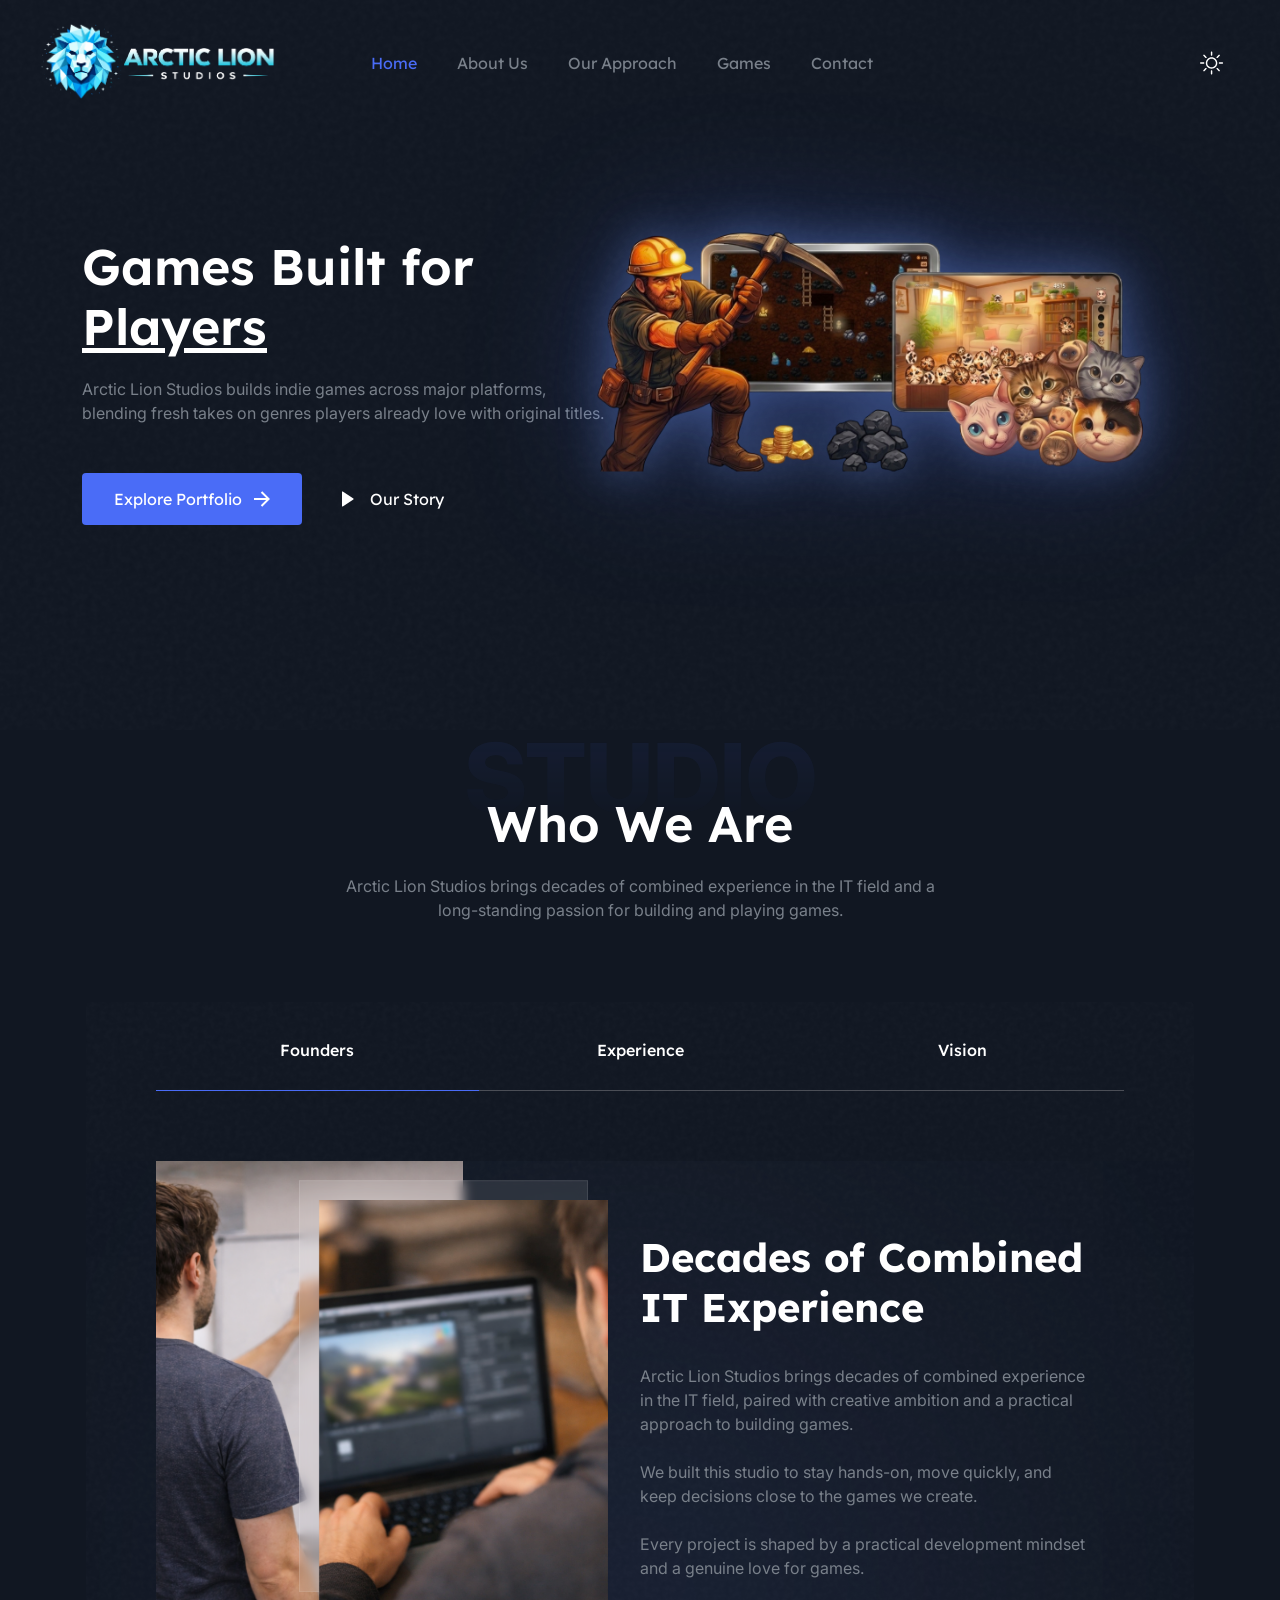
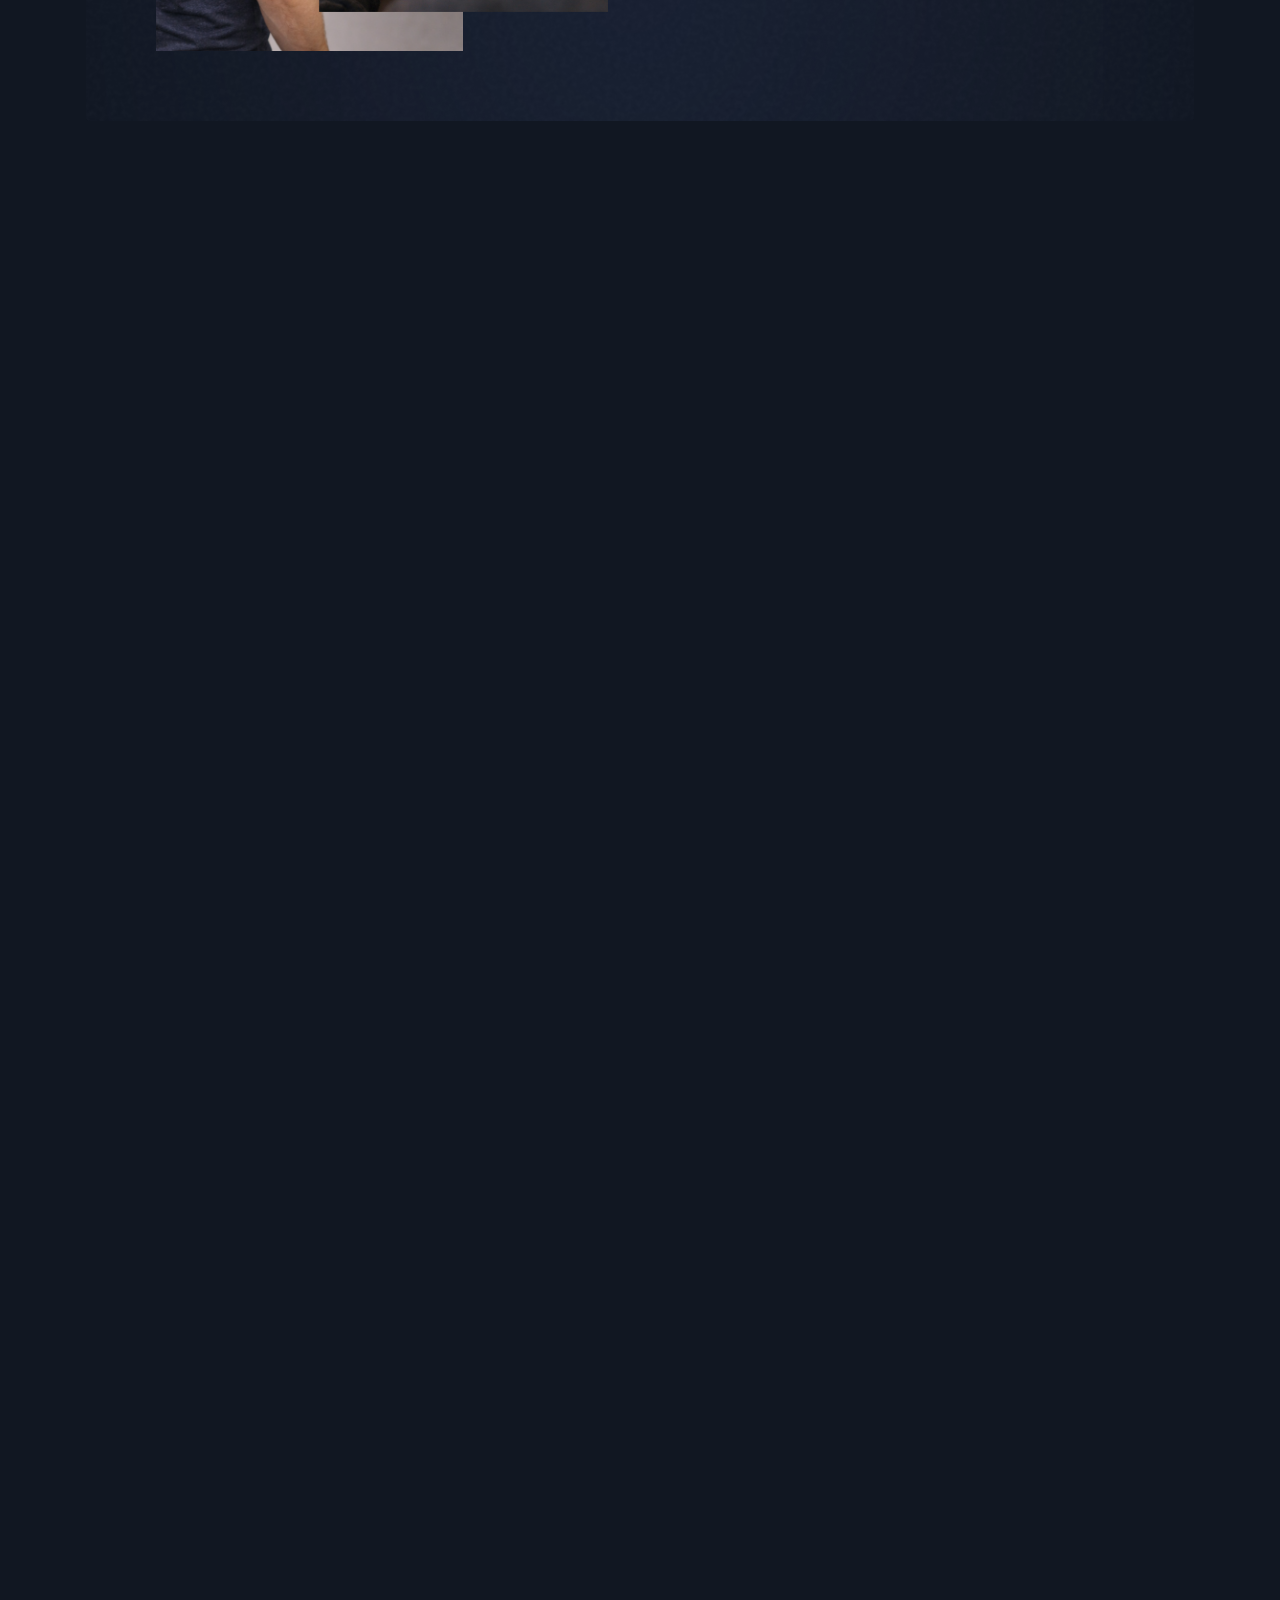
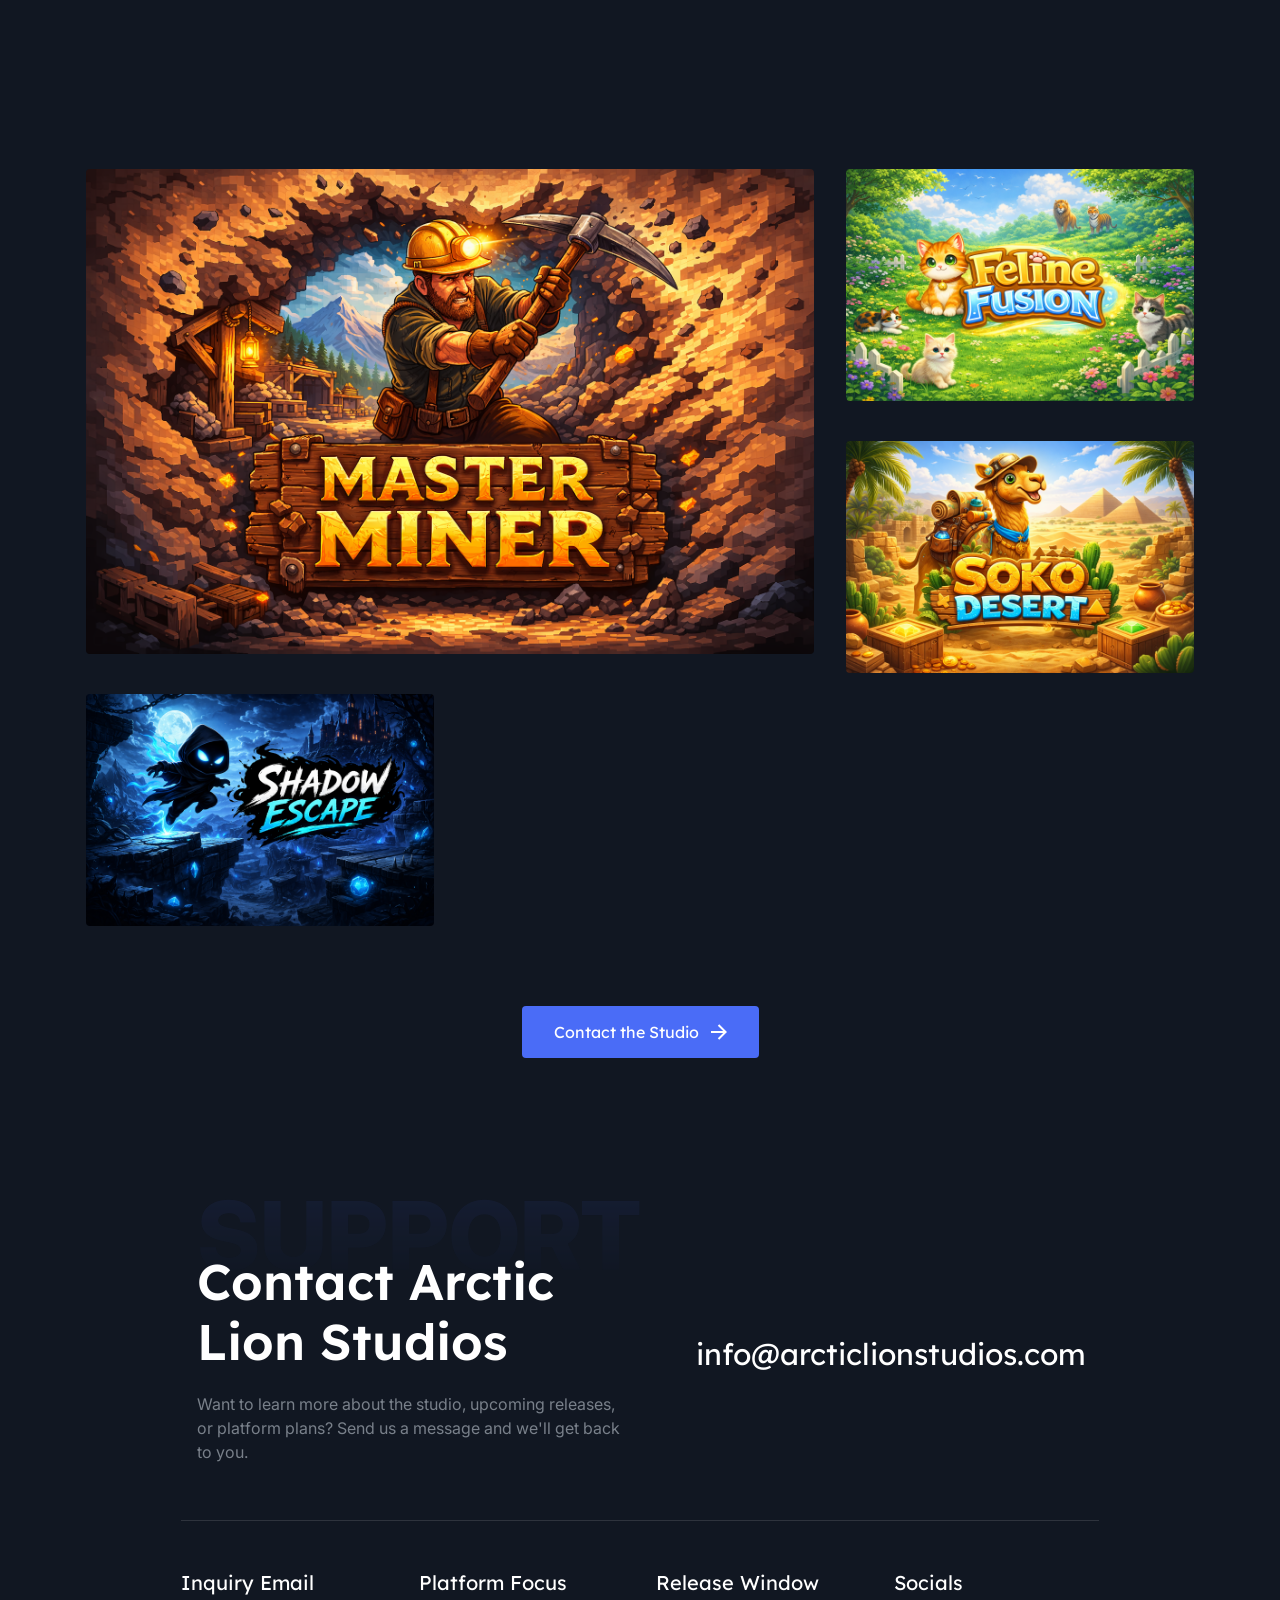
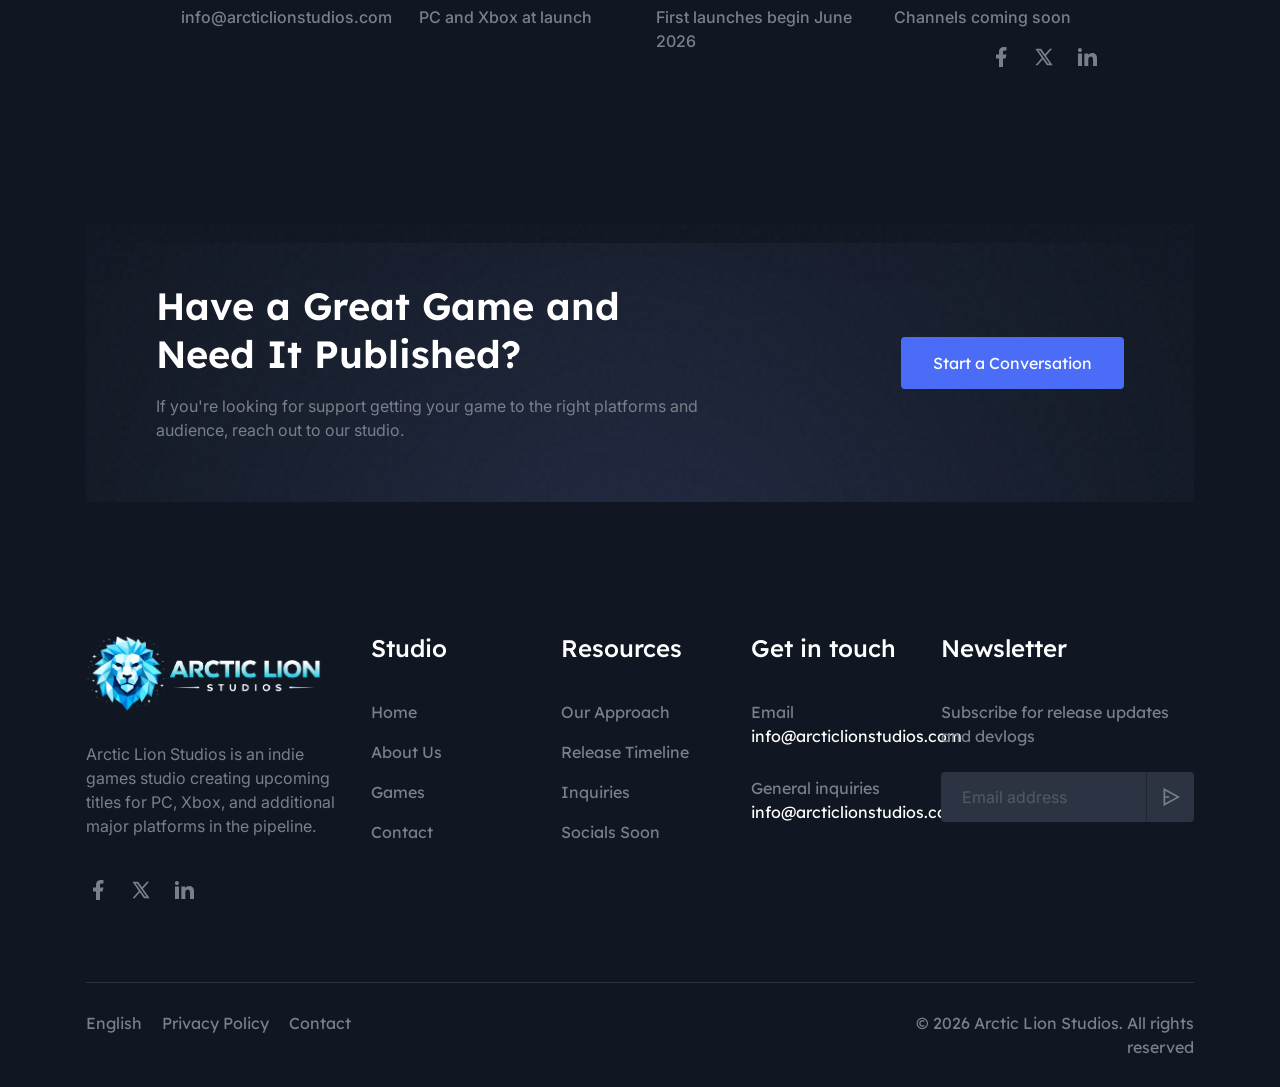
==== index.html @ cc048dd1 "Add files via upload" ====
<!DOCTYPE html>
<html lang="en" class="dark">
<head>
<meta http-equiv="content-type" content="text/html; charset=UTF-8">
    <meta charset="UTF-8">
    <meta http-equiv="X-UA-Compatible" content="IE=edge">
    <meta name="viewport" content="width=device-width, initial-scale=1.0">
    <meta name="description" content="Arctic Lion Studios builds player-first indie games with a clear philosophy: create experiences players genuinely want to come back to.">
    <meta name="robots" content="index, follow, max-snippet:-1, max-image-preview:large, max-video-preview:-1">
    <meta name="author" content="Arctic Lion Studios">
    <link rel="canonical" href="/">
    <meta property="og:type" content="website">
    <meta property="og:site_name" content="Arctic Lion Studios">
    <meta property="og:title" content="Arctic Lion Studios | Indie Game Studio">
    <meta property="og:description" content="Arctic Lion Studios builds player-first indie games designed around enjoyment, clarity, and long-term replay value.">
    <meta property="og:url" content="/">
    <meta property="og:image" content="assets/images/logo-dark.png">
    <meta name="twitter:card" content="summary_large_image">
    <meta name="twitter:title" content="Arctic Lion Studios | Indie Game Studio">
    <meta name="twitter:description" content="Arctic Lion Studios builds player-first indie games designed around enjoyment, clarity, and long-term replay value.">
    <meta name="twitter:image" content="assets/images/logo-dark.png">
    <title>Arctic Lion Studios | Indie Game Studio</title>
  <link rel="icon" type="image/png" sizes="32x32" href="assets/images/favicon-32x32.png">
  <link rel="icon" type="image/png" sizes="16x16" href="assets/images/favicon-16x16.png">
  <link rel="apple-touch-icon" sizes="180x180" href="assets/images/apple-touch-icon.png">
  <link rel="icon" type="image/x-icon" href="assets/images/favicon.ico">
  <link href="assets/css/style.css" rel="stylesheet">
</head>

  <body class="dark:bg-dark">
    <!-- ===== Header Start ===== -->
    <header class="header absolute top-0 left-0 z-50 w-full">
      <div class="flex w-full flex-wrap px-5 lg:flex-nowrap lg:items-center lg:px-5 xl:px-10 2xl:px-20">
        <div class="relative z-99 shrink-0">
          <a href="index.html" class="inline-block">
            <img src="assets/images/logo-dark.png" alt="logo" class="site-logo-img hidden dark:block">
            <img src="assets/images/logo-light.png" alt="logo" class="site-logo-img dark:hidden">
          </a>
        </div>
        <div class="menu-wrapper header-nav-offset dark:bg-dark fixed top-0 left-0 z-50 h-screen w-full justify-center bg-white p-5 lg:visible lg:static lg:flex lg:h-auto lg:justify-start lg:bg-transparent lg:p-0 lg:opacity-100 dark:lg:bg-transparent">
          <div class="w-full self-center">
            <nav>
              <ul class="navbar flex flex-col items-center justify-center space-y-5 text-center lg:flex-row lg:justify-start lg:space-y-0 lg:space-x-10">
                <li>
                  <a href="#home" class="menu-scroll font-heading text-dark-text hover:text-primary inline-flex items-center justify-center text-center text-base dark:hover:text-white active">
                    Home
                  </a>
                </li>
                <li>
                  <a href="#about" class="menu-scroll font-heading text-dark-text hover:text-primary inline-flex items-center justify-center text-center text-base dark:hover:text-white">
                    About Us
                  </a>
                </li>
                <li>
                  <a href="#approach" class="menu-scroll font-heading text-dark-text hover:text-primary inline-flex items-center justify-center text-center text-base dark:hover:text-white">
                    Our Approach
                  </a>
                </li>
                <li>
                  <a href="#portfolio" class="menu-scroll font-heading text-dark-text hover:text-primary inline-flex items-center justify-center text-center text-base dark:hover:text-white">
                    Games
                  </a>
                </li>
                <li>
                  <a href="#support" class="menu-scroll font-heading text-dark-text hover:text-primary inline-flex items-center justify-center text-center text-base dark:hover:text-white">
                    Contact
                  </a>
                </li>
              </ul>
            </nav>
          </div>
        </div>
        <div class="absolute top-1/2 right-5 z-50 flex -translate-y-1/2 items-center lg:static lg:translate-y-0">
          <label for="darkToggler" class="bg-gray-2 dark:bg-dark-bg relative z-40 flex h-9 w-9 cursor-pointer items-center justify-center rounded-full text-black md:h-14 md:w-14 dark:text-white">
            <input type="checkbox" name="darkToggler" id="darkToggler" class="sr-only" aria-label="darkToggler">
            <svg viewBox="0 0 23 23" class="h-5 w-5 stroke-current md:h-6 md:w-6 dark:hidden" fill="none">
              <path d="M9.55078 1.5C5.80078 1.5 1.30078 5.25 1.30078 11.25C1.30078 17.25 5.80078 21.75 11.8008 21.75C17.8008 21.75 21.5508 17.25 21.5508 13.5C13.3008 18.75 4.30078 9.75 9.55078 1.5Z" stroke-width="2" stroke-linecap="round" stroke-linejoin="round"></path>
            </svg>
            <svg viewBox="0 0 25 24" fill="none" xmlns="http://www.w3.org/2000/svg" class="hidden h-5 w-5 md:h-6 md:w-6 dark:block">
              <mask id="path-1-inside-1_977:1934" fill="white">
                <path d="M12.0508 16.5C10.8573 16.5 9.71271 16.0259 8.8688 15.182C8.02489 14.3381 7.55078 13.1935 7.55078 12C7.55078 10.8065 8.02489 9.66193 8.8688 8.81802C9.71271 7.97411 10.8573 7.5 12.0508 7.5C13.2443 7.5 14.3888 7.97411 15.2328 8.81802C16.0767 9.66193 16.5508 10.8065 16.5508 12C16.5508 13.1935 16.0767 14.3381 15.2328 15.182C14.3888 16.0259 13.2443 16.5 12.0508 16.5ZM12.0508 18C13.6421 18 15.1682 17.3679 16.2934 16.2426C17.4186 15.1174 18.0508 13.5913 18.0508 12C18.0508 10.4087 17.4186 8.88258 16.2934 7.75736C15.1682 6.63214 13.6421 6 12.0508 6C10.4595 6 8.93336 6.63214 7.80814 7.75736C6.68292 8.88258 6.05078 10.4087 6.05078 12C6.05078 13.5913 6.68292 15.1174 7.80814 16.2426C8.93336 17.3679 10.4595 18 12.0508 18ZM12.0508 0C12.2497 0 12.4405 0.0790176 12.5811 0.21967C12.7218 0.360322 12.8008 0.551088 12.8008 0.75V3.75C12.8008 3.94891 12.7218 4.13968 12.5811 4.28033C12.4405 4.42098 12.2497 4.5 12.0508 4.5C11.8519 4.5 11.6611 4.42098 11.5205 4.28033C11.3798 4.13968 11.3008 3.94891 11.3008 3.75V0.75C11.3008 0.551088 11.3798 0.360322 11.5205 0.21967C11.6611 0.0790176 11.8519 0 12.0508 0V0ZM12.0508 19.5C12.2497 19.5 12.4405 19.579 12.5811 19.7197C12.7218 19.8603 12.8008 20.0511 12.8008 20.25V23.25C12.8008 23.4489 12.7218 23.6397 12.5811 23.7803C12.4405 23.921 12.2497 24 12.0508 24C11.8519 24 11.6611 23.921 11.5205 23.7803C11.3798 23.6397 11.3008 23.4489 11.3008 23.25V20.25C11.3008 20.0511 11.3798 19.8603 11.5205 19.7197C11.6611 19.579 11.8519 19.5 12.0508 19.5ZM24.0508 12C24.0508 12.1989 23.9718 12.3897 23.8311 12.5303C23.6905 12.671 23.4997 12.75 23.3008 12.75H20.3008C20.1019 12.75 19.9111 12.671 19.7705 12.5303C19.6298 12.3897 19.5508 12.1989 19.5508 12C19.5508 11.8011 19.6298 11.6103 19.7705 11.4697C19.9111 11.329 20.1019 11.25 20.3008 11.25H23.3008C23.4997 11.25 23.6905 11.329 23.8311 11.4697C23.9718 11.6103 24.0508 11.8011 24.0508 12ZM4.55078 12C4.55078 12.1989 4.47176 12.3897 4.33111 12.5303C4.19046 12.671 3.99969 12.75 3.80078 12.75H0.800781C0.601869 12.75 0.411103 12.671 0.270451 12.5303C0.129799 12.3897 0.0507813 12.1989 0.0507812 12C0.0507813 11.8011 0.129799 11.6103 0.270451 11.4697C0.411103 11.329 0.601869 11.25 0.800781 11.25H3.80078C3.99969 11.25 4.19046 11.329 4.33111 11.4697C4.47176 11.6103 4.55078 11.8011 4.55078 12ZM20.5363 3.5145C20.6769 3.65515 20.7559 3.84588 20.7559 4.04475C20.7559 4.24362 20.6769 4.43435 20.5363 4.575L18.4153 6.6975C18.3455 6.76713 18.2628 6.82235 18.1717 6.86C18.0806 6.89765 17.983 6.91699 17.8845 6.91692C17.6855 6.91678 17.4947 6.83758 17.354 6.69675C17.2844 6.62702 17.2292 6.54425 17.1915 6.45318C17.1539 6.36211 17.1345 6.26452 17.1346 6.16597C17.1348 5.96695 17.214 5.77613 17.3548 5.6355L19.4758 3.5145C19.6164 3.3739 19.8072 3.29491 20.006 3.29491C20.2049 3.29491 20.3956 3.3739 20.5363 3.5145ZM6.74678 17.304C6.88738 17.4446 6.96637 17.6354 6.96637 17.8342C6.96637 18.0331 6.88738 18.2239 6.74678 18.3645L4.62578 20.4855C4.48433 20.6221 4.29488 20.6977 4.09823 20.696C3.90158 20.6943 3.71347 20.6154 3.57442 20.4764C3.43536 20.3373 3.35648 20.1492 3.35478 19.9526C3.35307 19.7559 3.42866 19.5665 3.56528 19.425L5.68628 17.304C5.82693 17.1634 6.01766 17.0844 6.21653 17.0844C6.4154 17.0844 6.60614 17.1634 6.74678 17.304ZM20.5363 20.4855C20.3956 20.6261 20.2049 20.7051 20.006 20.7051C19.8072 20.7051 19.6164 20.6261 19.4758 20.4855L17.3548 18.3645C17.2182 18.223 17.1426 18.0336 17.1443 17.8369C17.146 17.6403 17.2249 17.4522 17.3639 17.3131C17.503 17.1741 17.6911 17.0952 17.8877 17.0935C18.0844 17.0918 18.2738 17.1674 18.4153 17.304L20.5363 19.425C20.6769 19.5656 20.7559 19.7564 20.7559 19.9552C20.7559 20.1541 20.6769 20.3449 20.5363 20.4855ZM6.74678 6.6975C6.60614 6.8381 6.4154 6.91709 6.21653 6.91709C6.01766 6.91709 5.82693 6.8381 5.68628 6.6975L3.56528 4.575C3.49365 4.50582 3.43651 4.42306 3.39721 4.33155C3.3579 4.24005 3.33721 4.14164 3.33634 4.04205C3.33548 3.94247 3.35445 3.84371 3.39216 3.75153C3.42988 3.65936 3.48557 3.57562 3.55598 3.5052C3.6264 3.43478 3.71014 3.37909 3.80232 3.34138C3.89449 3.30367 3.99325 3.2847 4.09283 3.28556C4.19242 3.28643 4.29083 3.30712 4.38233 3.34642C4.47384 3.38573 4.5566 3.44287 4.62578 3.5145L6.74678 5.6355C6.81663 5.70517 6.87204 5.78793 6.90985 5.87905C6.94766 5.97017 6.96712 6.06785 6.96712 6.1665C6.96712 6.26515 6.94766 6.36283 6.90985 6.45395C6.87204 6.54507 6.81663 6.62783 6.74678 6.6975Z"></path>
              </mask>
              <path d="M12.0508 16.5C10.8573 16.5 9.71271 16.0259 8.8688 15.182C8.02489 14.3381 7.55078 13.1935 7.55078 12C7.55078 10.8065 8.02489 9.66193 8.8688 8.81802C9.71271 7.97411 10.8573 7.5 12.0508 7.5C13.2443 7.5 14.3888 7.97411 15.2328 8.81802C16.0767 9.66193 16.5508 10.8065 16.5508 12C16.5508 13.1935 16.0767 14.3381 15.2328 15.182C14.3888 16.0259 13.2443 16.5 12.0508 16.5ZM12.0508 18C13.6421 18 15.1682 17.3679 16.2934 16.2426C17.4186 15.1174 18.0508 13.5913 18.0508 12C18.0508 10.4087 17.4186 8.88258 16.2934 7.75736C15.1682 6.63214 13.6421 6 12.0508 6C10.4595 6 8.93336 6.63214 7.80814 7.75736C6.68292 8.88258 6.05078 10.4087 6.05078 12C6.05078 13.5913 6.68292 15.1174 7.80814 16.2426C8.93336 17.3679 10.4595 18 12.0508 18ZM12.0508 0C12.2497 0 12.4405 0.0790176 12.5811 0.21967C12.7218 0.360322 12.8008 0.551088 12.8008 0.75V3.75C12.8008 3.94891 12.7218 4.13968 12.5811 4.28033C12.4405 4.42098 12.2497 4.5 12.0508 4.5C11.8519 4.5 11.6611 4.42098 11.5205 4.28033C11.3798 4.13968 11.3008 3.94891 11.3008 3.75V0.75C11.3008 0.551088 11.3798 0.360322 11.5205 0.21967C11.6611 0.0790176 11.8519 0 12.0508 0V0ZM12.0508 19.5C12.2497 19.5 12.4405 19.579 12.5811 19.7197C12.7218 19.8603 12.8008 20.0511 12.8008 20.25V23.25C12.8008 23.4489 12.7218 23.6397 12.5811 23.7803C12.4405 23.921 12.2497 24 12.0508 24C11.8519 24 11.6611 23.921 11.5205 23.7803C11.3798 23.6397 11.3008 23.4489 11.3008 23.25V20.25C11.3008 20.0511 11.3798 19.8603 11.5205 19.7197C11.6611 19.579 11.8519 19.5 12.0508 19.5ZM24.0508 12C24.0508 12.1989 23.9718 12.3897 23.8311 12.5303C23.6905 12.671 23.4997 12.75 23.3008 12.75H20.3008C20.1019 12.75 19.9111 12.671 19.7705 12.5303C19.6298 12.3897 19.5508 12.1989 19.5508 12C19.5508 11.8011 19.6298 11.6103 19.7705 11.4697C19.9111 11.329 20.1019 11.25 20.3008 11.25H23.3008C23.4997 11.25 23.6905 11.329 23.8311 11.4697C23.9718 11.6103 24.0508 11.8011 24.0508 12ZM4.55078 12C4.55078 12.1989 4.47176 12.3897 4.33111 12.5303C4.19046 12.671 3.99969 12.75 3.80078 12.75H0.800781C0.601869 12.75 0.411103 12.671 0.270451 12.5303C0.129799 12.3897 0.0507813 12.1989 0.0507812 12C0.0507813 11.8011 0.129799 11.6103 0.270451 11.4697C0.411103 11.329 0.601869 11.25 0.800781 11.25H3.80078C3.99969 11.25 4.19046 11.329 4.33111 11.4697C4.47176 11.6103 4.55078 11.8011 4.55078 12ZM20.5363 3.5145C20.6769 3.65515 20.7559 3.84588 20.7559 4.04475C20.7559 4.24362 20.6769 4.43435 20.5363 4.575L18.4153 6.6975C18.3455 6.76713 18.2628 6.82235 18.1717 6.86C18.0806 6.89765 17.983 6.91699 17.8845 6.91692C17.6855 6.91678 17.4947 6.83758 17.354 6.69675C17.2844 6.62702 17.2292 6.54425 17.1915 6.45318C17.1539 6.36211 17.1345 6.26452 17.1346 6.16597C17.1348 5.96695 17.214 5.77613 17.3548 5.6355L19.4758 3.5145C19.6164 3.3739 19.8072 3.29491 20.006 3.29491C20.2049 3.29491 20.3956 3.3739 20.5363 3.5145ZM6.74678 17.304C6.88738 17.4446 6.96637 17.6354 6.96637 17.8342C6.96637 18.0331 6.88738 18.2239 6.74678 18.3645L4.62578 20.4855C4.48433 20.6221 4.29488 20.6977 4.09823 20.696C3.90158 20.6943 3.71347 20.6154 3.57442 20.4764C3.43536 20.3373 3.35648 20.1492 3.35478 19.9526C3.35307 19.7559 3.42866 19.5665 3.56528 19.425L5.68628 17.304C5.82693 17.1634 6.01766 17.0844 6.21653 17.0844C6.4154 17.0844 6.60614 17.1634 6.74678 17.304ZM20.5363 20.4855C20.3956 20.6261 20.2049 20.7051 20.006 20.7051C19.8072 20.7051 19.6164 20.6261 19.4758 20.4855L17.3548 18.3645C17.2182 18.223 17.1426 18.0336 17.1443 17.8369C17.146 17.6403 17.2249 17.4522 17.3639 17.3131C17.503 17.1741 17.6911 17.0952 17.8877 17.0935C18.0844 17.0918 18.2738 17.1674 18.4153 17.304L20.5363 19.425C20.6769 19.5656 20.7559 19.7564 20.7559 19.9552C20.7559 20.1541 20.6769 20.3449 20.5363 20.4855ZM6.74678 6.6975C6.60614 6.8381 6.4154 6.91709 6.21653 6.91709C6.01766 6.91709 5.82693 6.8381 5.68628 6.6975L3.56528 4.575C3.49365 4.50582 3.43651 4.42306 3.39721 4.33155C3.3579 4.24005 3.33721 4.14164 3.33634 4.04205C3.33548 3.94247 3.35445 3.84371 3.39216 3.75153C3.42988 3.65936 3.48557 3.57562 3.55598 3.5052C3.6264 3.43478 3.71014 3.37909 3.80232 3.34138C3.89449 3.30367 3.99325 3.2847 4.09283 3.28556C4.19242 3.28643 4.29083 3.30712 4.38233 3.34642C4.47384 3.38573 4.5566 3.44287 4.62578 3.5145L6.74678 5.6355C6.81663 5.70517 6.87204 5.78793 6.90985 5.87905C6.94766 5.97017 6.96712 6.06785 6.96712 6.1665C6.96712 6.26515 6.94766 6.36283 6.90985 6.45395C6.87204 6.54507 6.81663 6.62783 6.74678 6.6975Z" fill="black" stroke="white" stroke-width="2" mask="url(#path-1-inside-1_977:1934)"></path>
            </svg>
          </label>

          <button class="menu-toggler text-dark relative z-50 lg:hidden dark:text-white">
            <svg width="28" height="28" viewBox="0 0 28 28" class="cross hidden fill-current">
              <path d="M14.0002 11.8226L21.6228 4.20001L23.8002 6.37745L16.1776 14L23.8002 21.6226L21.6228 23.8L14.0002 16.1774L6.37763 23.8L4.2002 21.6226L11.8228 14L4.2002 6.37745L6.37763 4.20001L14.0002 11.8226Z"></path>
            </svg>
            <svg width="22" height="22" viewBox="0 0 22 22" class="menu fill-current">
              <path d="M2.75 3.66666H19.25V5.49999H2.75V3.66666ZM2.75 10.0833H19.25V11.9167H2.75V10.0833ZM2.75 16.5H19.25V18.3333H2.75V16.5Z"></path>
            </svg>
          </button>
        </div>
      </div>
    </header>
    <!-- ===== Header End ===== -->

    <!-- ===== Hero Section Start ===== -->
    <section id="home" class="relative z-40 overflow-hidden pt-28 pb-0 sm:pt-36 lg:pt-[170px] lg:pb-0">
      <div class="px-4 xl:container">
        <div class="hero-mobile-offset -mx-4 flex flex-wrap items-center">
          <div class="w-full px-3 lg:w-1/2">
            <div class="hero-copy-lift mx-auto mb-12 max-w-[530px] text-center lg:mb-0 lg:ml-0 lg:text-left">
              <h1 class="wow fadeInUp font-heading mb-5 text-2xl font-semibold sm:text-4xl md:text-[50px] md:leading-[60px] dark:text-white" data-wow-delay=".3s" style="visibility: visible; animation-delay: 0.3s;">
                Games Built for
                <!-- <span class="underline"> Business </span> -->
                <span class="txt-type underline" data-wait="3000" data-words="[&quot;Players&quot;, &quot;PC&quot;, &quot;Console&quot;, &quot;Mobile&quot;]"><span class="txt"></span></span>
              </h1>
              <p class="wow fadeInUp text-dark-text mb-12 text-base" data-wow-delay=".4s" style="visibility: visible; animation-delay: 0.4s;">
                Arctic Lion Studios builds indie games across major platforms, blending fresh takes on genres players already love with original titles.
              </p>
              <div class="wow fadeInUp flex flex-wrap items-center justify-center lg:justify-start" data-wow-delay=".5s" style="visibility: visible; animation-delay: 0.5s;">
                <a href="#portfolio" class="bg-primary font-heading hover:bg-primary/90 inline-flex items-center rounded-sm px-6 py-[10px] text-base text-white md:px-8 md:py-[14px]"> Explore Portfolio <span class="pl-3">
                    <svg width="16" height="16" viewBox="0 0 16 16" fill="none" xmlns="http://www.w3.org/2000/svg">
                      <path d="M12.172 7L6.808 1.636L8.222 0.222L16 8L8.222 15.778L6.808 14.364L12.172 9H0V7H12.172Z" fill="white"></path>
                    </svg>
                  </span>
                </a>
                <a href="#about" class="font-heading text-dark hover:text-primary dark:hover:text-primary inline-flex items-center rounded-sm px-8 py-[14px] text-base dark:text-white">
                  <span class="pr-3">
                    <svg width="24" height="24" viewBox="0 0 24 24" class="fill-current">
                      <path d="M19.376 12.416L8.777 19.482C8.70171 19.5321 8.61423 19.5608 8.52389 19.5652C8.43355 19.5695 8.34373 19.5492 8.264 19.5065C8.18427 19.4639 8.1176 19.4003 8.07111 19.3228C8.02462 19.2452 8.00005 19.1564 8 19.066V4.934C8.00005 4.84356 8.02462 4.75482 8.07111 4.67724C8.1176 4.59966 8.18427 4.53615 8.264 4.49346C8.34373 4.45077 8.43355 4.43051 8.52389 4.43483C8.61423 4.43915 8.70171 4.46789 8.777 4.518L19.376 11.584C19.4445 11.6297 19.5006 11.6915 19.5395 11.7641C19.5783 11.8367 19.5986 11.9177 19.5986 12C19.5986 12.0823 19.5783 12.1633 19.5395 12.2359C19.5006 12.3085 19.4445 12.3703 19.376 12.416Z"></path>
                    </svg>
                  </span> Our Story </a>
              </div>
            </div>
          </div>
          <div class="w-full px-4 lg:w-1/2">
            <div class="hero-image-wrap wow fadeInRight relative z-30 mx-auto h-[560px] w-full max-w-[700px] lg:ml-0" data-wow-delay=".3s" style="visibility: visible; animation-delay: 0.3s;">
              <div class="pointer-events-none absolute top-[68%] right-[17%] h-[520px] w-[520px] -translate-y-1/2 rounded-full" style="z-index: 1; background: radial-gradient(circle, rgba(120, 160, 255, 0.44) 0%, rgba(74, 108, 247, 0.3) 34%, rgba(74, 108, 247, 0.14) 58%, rgba(74, 108, 247, 0) 80%); filter: blur(76px); mix-blend-mode: screen;"></div>
              <div class="hero-image-offset-lg absolute top-32 right-16 z-10 lg:right-32 lg:w-11/12">
                <img src="assets/images/Container.png" alt="hero-image" class="hero-image-scale w-full" style="filter: drop-shadow(0 0 20px rgba(120, 160, 255, 0.38)) drop-shadow(0 0 56px rgba(74, 108, 247, 0.26));">
              </div>
            </div>
          </div>
        </div>
      </div>
      <div class="bg-noise-pattern absolute bottom-0 left-0 -z-10 h-full w-full bg-cover bg-center opacity-10 dark:opacity-40"></div>
      <div class="hidden absolute top-0 right-0 -z-10">
        <svg width="1356" height="860" viewBox="0 0 1356 860" fill="none" xmlns="http://www.w3.org/2000/svg">
          <g opacity="0.5" filter="url(#filter0_f_201_2181)">
            <rect x="450.088" y="-126.709" width="351.515" height="944.108" transform="rotate(-34.6784 450.088 -126.709)" fill="url(#paint0_linear_201_2181)"></rect>
          </g>
          <defs>
            <filter id="filter0_f_201_2181" x="0.0878906" y="-776.711" width="1726.24" height="1876.4" filterUnits="userSpaceOnUse" color-interpolation-filters="sRGB">
              <feFlood flood-opacity="0" result="BackgroundImageFix"></feFlood>
              <feBlend mode="normal" in="SourceGraphic" in2="BackgroundImageFix" result="shape"></feBlend>
              <feGaussianBlur stdDeviation="225" result="effect1_foregroundBlur_201_2181"></feGaussianBlur>
            </filter>
            <linearGradient id="paint0_linear_201_2181" x1="417.412" y1="59.4717" x2="966.334" y2="603.857" gradientUnits="userSpaceOnUse">
              <stop stop-color="#ABBCFF"></stop>
              <stop offset="0.859375" stop-color="#4A6CF7"></stop>
            </linearGradient>
          </defs>
        </svg>
      </div>
      <div class="hidden absolute bottom-0 left-0 -z-10">
        <svg width="1469" height="498" viewBox="0 0 1469 498" fill="none" xmlns="http://www.w3.org/2000/svg">
          <g opacity="0.3" filter="url(#filter0_f_201_2182)">
            <rect y="450" width="1019" height="261" fill="url(#paint0_linear_201_2182)"></rect>
          </g>
          <defs>
            <filter id="filter0_f_201_2182" x="-450" y="0" width="1919" height="1161" filterUnits="userSpaceOnUse" color-interpolation-filters="sRGB">
              <feFlood flood-opacity="0" result="BackgroundImageFix"></feFlood>
              <feBlend mode="normal" in="SourceGraphic" in2="BackgroundImageFix" result="shape"></feBlend>
              <feGaussianBlur stdDeviation="225" result="effect1_foregroundBlur_201_2182"></feGaussianBlur>
            </filter>
            <linearGradient id="paint0_linear_201_2182" x1="-94.7239" y1="501.47" x2="-65.8058" y2="802.2" gradientUnits="userSpaceOnUse">
              <stop stop-color="#ABBCFF"></stop>
              <stop offset="0.859375" stop-color="#4A6CF7"></stop>
            </linearGradient>
          </defs>
        </svg>
      </div>
    </section>
    <!-- ===== Hero Section End ===== -->

    <!-- ===== Features Section Start ===== -->
    <section id="about" class="pt-0">
      <div class="px-4 xl:container">
        <!-- Section Title -->
        <div class="wow fadeInUp relative mx-auto mb-12 max-w-[620px] pt-6 text-center md:mb-20 lg:pt-16" data-wow-delay=".2s" style="visibility: visible; animation-delay: 0.2s;">
          <span class="title"> STUDIO </span>
          <h2 class="font-heading text-dark mb-5 text-3xl font-semibold sm:text-4xl md:text-[50px] md:leading-[60px] dark:text-white">
            Who We Are
          </h2>
          <p class="text-dark-text text-base">
            Arctic Lion Studios brings decades of combined experience in the IT field and a long-standing passion for building and playing games.
          </p>
        </div>

        <div class="wow fadeInUp relative z-10 overflow-hidden rounded-sm px-8 pt-0 pb-8 md:px-[70px] md:pb-[70px] lg:px-[60px] lg:pb-[60px] xl:px-[70px] xl:pb-[70px]" data-wow-delay=".3s" style="visibility: visible; animation-delay: 0.3s;">
          <div class="bg-noise-pattern absolute top-0 left-0 -z-10 h-full w-full bg-cover bg-center opacity-10 dark:opacity-40"></div>
          <div class="absolute bottom-0 left-1/2 -z-10 -translate-x-1/2">
            <svg width="1174" height="560" viewBox="0 0 1174 560" fill="none" xmlns="http://www.w3.org/2000/svg">
              <g opacity="0.4" filter="url(#filter0_f_41_257)">
                <rect x="450.531" y="279" width="272.933" height="328.051" fill="url(#paint0_linear_41_257)"></rect>
              </g>
              <defs>
                <filter id="filter0_f_41_257" x="0.531494" y="-171" width="1172.93" height="1228.05" filterUnits="userSpaceOnUse" color-interpolation-filters="sRGB">
                  <feFlood flood-opacity="0" result="BackgroundImageFix"></feFlood>
                  <feBlend mode="normal" in="SourceGraphic" in2="BackgroundImageFix" result="shape"></feBlend>
                  <feGaussianBlur stdDeviation="225" result="effect1_foregroundBlur_41_257"></feGaussianBlur>
                </filter>
                <linearGradient id="paint0_linear_41_257" x1="425.16" y1="343.693" x2="568.181" y2="660.639" gradientUnits="userSpaceOnUse">
                  <stop stop-color="#ABBCFF"></stop>
                  <stop offset="0.859375" stop-color="#4A6CF7"></stop>
                </linearGradient>
              </defs>
            </svg>
          </div>
          <div class="tabButtons flex w-full items-center justify-around">
            <button class="font-heading hover:border-primary hover:text-primary dark:hover:border-primary w-full border-b px-2 pt-8 pb-6 text-base font-medium lg:pt-9 lg:pb-7 dark:border-[#4B4E56] dark:text-white text-primary border-primary dark:border-primary" onclick="showPanel(0)">
              Founders
            </button>
            <button class="font-heading hover:border-primary hover:text-primary dark:hover:border-primary w-full border-b px-2 pt-8 pb-6 text-base font-medium lg:pt-9 lg:pb-7 dark:border-[#4B4E56] dark:text-white" onclick="showPanel(1)">
              Experience
            </button>
            <button class="font-heading hover:border-primary hover:text-primary dark:hover:border-primary w-full border-b px-2 pt-8 pb-6 text-base font-medium lg:pt-9 lg:pb-7 dark:border-[#4B4E56] dark:text-white" onclick="showPanel(2)">
              Vision
            </button>
          </div>
          <div class="w-full">
            <div class="tabPanel" style="display: flex;">
              <div class="-mx-4 flex w-full flex-wrap items-center pt-[70px]">
                <div class="w-full px-4 lg:w-1/2">
                  <div class="about-collage relative z-30 mb-14 h-[490px] max-w-[600px] lg:mb-0">
                    <div class="about-collage-primary absolute top-0 left-0">
                      <img src="assets/images/About1.png" alt="studio-image">
                    </div>
                    <div class="about-collage-secondary absolute top-1/2 right-0 z-10 -translate-y-1/2">
                      <img src="assets/images/About2.png" alt="studio-image">
                      <div class="border-primary/10 bg-primary/5 absolute -top-5 -left-5 -z-10 h-full w-full border backdrop-blur-[6px] dark:border-white/10 dark:bg-white/10"></div>
                    </div>
                    <div class="absolute top-24 right-0 z-40">
                      <svg width="72" height="38" viewBox="0 0 72 38" fill="none" xmlns="http://www.w3.org/2000/svg">
                        <path fill-rule="evenodd" clip-rule="evenodd" d="M62.0035 2.04985C59.6808 1.76671 57.4524 2.70929 55.1508 4.68209C51.3631 7.92863 44.7908 9.54366 38.8668 4.69678C36.329 2.6204 34.117 2.29213 32.2894 2.59672C30.3972 2.91209 28.8057 3.92088 27.5547 4.75487C25.5734 6.07577 23.3915 7.46379 20.8786 7.78953C18.2847 8.12577 15.515 7.32034 12.3598 4.69105C9.71804 2.48955 7.45748 2.0661 5.72104 2.33325C3.94436 2.6066 2.56003 3.6273 1.76341 4.56877C1.40666 4.99037 0.775686 5.04295 0.354079 4.68621C-0.0675277 4.32946 -0.120109 3.69849 0.236635 3.27688C1.27334 2.05168 3.0643 0.71846 5.41692 0.356509C7.80979 -0.0116349 10.6326 0.648246 13.6402 3.1546C16.485 5.52529 18.7154 6.05321 20.6215 5.80612C22.6086 5.54854 24.4266 4.43657 26.4453 3.09078L27 3.92282L26.4453 3.09078C27.6943 2.25809 29.6028 1.0169 31.9606 0.623935C34.383 0.220203 37.1711 0.725274 40.1333 3.14886C45.1548 7.25733 50.6369 5.9169 53.8492 3.16356C56.3795 0.994798 59.1512 -0.312658 62.2455 0.0645503C65.3089 0.43799 68.4333 2.43425 71.7557 6.26783C72.1174 6.68518 72.0723 7.31674 71.655 7.67845C71.2376 8.04015 70.606 7.99504 70.2443 7.57769C67.0668 3.91125 64.3571 2.33677 62.0035 2.04985Z" fill="#4A6CF7"></path>
                        <path fill-rule="evenodd" clip-rule="evenodd" d="M62.0035 11.9727C59.6808 11.6896 57.4524 12.6321 55.1508 14.6049C51.3631 17.8515 44.7908 19.4665 38.8668 14.6196C36.329 12.5433 34.117 12.215 32.2894 12.5196C30.3972 12.8349 28.8057 13.8437 27.5547 14.6777C25.5734 15.9986 23.3915 17.3866 20.8786 17.7124C18.2847 18.0486 15.515 17.2432 12.3598 14.6139C9.71804 12.4124 7.45748 11.989 5.72104 12.2561C3.94436 12.5294 2.56003 13.5501 1.76341 14.4916C1.40666 14.9132 0.775686 14.9658 0.354079 14.6091C-0.0675277 14.2523 -0.120109 13.6213 0.236635 13.1997C1.27334 11.9745 3.0643 10.6413 5.41692 10.2794C7.80979 9.91122 10.6326 10.5711 13.6402 13.0775C16.485 15.4481 18.7154 15.9761 20.6215 15.729C22.6086 15.4714 24.4266 14.3594 26.4453 13.0136L27 13.8457L26.4453 13.0136C27.6943 12.1809 29.6028 10.9397 31.9606 10.5468C34.383 10.1431 37.1711 10.6481 40.1333 13.0717C45.1548 17.1802 50.6369 15.8397 53.8492 13.0864C56.3795 10.9176 59.1512 9.61019 62.2455 9.9874C65.3089 10.3608 68.4333 12.3571 71.7557 16.1907C72.1174 16.608 72.0723 17.2396 71.655 17.6013C71.2376 17.963 70.606 17.9179 70.2443 17.5005C67.0668 13.8341 64.3571 12.2596 62.0035 11.9727Z" fill="#4A6CF7"></path>
                        <path fill-rule="evenodd" clip-rule="evenodd" d="M62.0035 21.8953C59.6808 21.6122 57.4524 22.5548 55.1508 24.5275C51.3631 27.7741 44.7908 29.3891 38.8668 24.5422C36.329 22.4659 34.117 22.1376 32.2894 22.4422C30.3972 22.7575 28.8057 23.7663 27.5547 24.6003C25.5734 25.9212 23.3915 27.3093 20.8786 27.635C18.2847 27.9712 15.515 27.1658 12.3598 24.5365C9.71804 22.335 7.45748 21.9116 5.72104 22.1787C3.94436 22.4521 2.56003 23.4728 1.76341 24.4142C1.40666 24.8358 0.775686 24.8884 0.354079 24.5317C-0.0675277 24.1749 -0.120109 23.5439 0.236635 23.1223C1.27334 21.8971 3.0643 20.5639 5.41692 20.202C7.80979 19.8338 10.6326 20.4937 13.6402 23.0001C16.485 25.3707 18.7154 25.8987 20.6215 25.6516C22.6086 25.394 24.4266 24.282 26.4453 22.9362L27 23.7683L26.4453 22.9362C27.6943 22.1035 29.6028 20.8624 31.9606 20.4694C34.383 20.0657 37.1711 20.5707 40.1333 22.9943C45.1548 27.1028 50.6369 25.7624 53.8492 23.009C56.3795 20.8403 59.1512 19.5328 62.2455 19.91C65.3089 20.2834 68.4333 22.2797 71.7557 26.1133C72.1174 26.5306 72.0723 27.1622 71.655 27.5239C71.2376 27.8856 70.606 27.8405 70.2443 27.4231C67.0668 23.7567 64.3571 22.1822 62.0035 21.8953Z" fill="#4A6CF7"></path>
                        <path fill-rule="evenodd" clip-rule="evenodd" d="M62.0035 31.8182C59.6808 31.535 57.4524 32.4776 55.1508 34.4504C51.3631 37.6969 44.7908 39.312 38.8668 34.4651C36.329 32.3887 34.117 32.0604 32.2894 32.365C30.3972 32.6804 28.8057 33.6892 27.5547 34.5232C25.5734 35.8441 23.3915 37.2321 20.8786 37.5578C18.2847 37.8941 15.515 37.0887 12.3598 34.4594C9.71804 32.2579 7.45748 31.8344 5.72104 32.1016C3.94436 32.3749 2.56003 33.3956 1.76341 34.3371C1.40666 34.7587 0.775686 34.8113 0.354079 34.4545C-0.0675277 34.0978 -0.120109 33.4668 0.236635 33.0452C1.27334 31.82 3.0643 30.4868 5.41692 30.1248C7.80979 29.7567 10.6326 30.4166 13.6402 32.9229C16.485 35.2936 18.7154 35.8215 20.6215 35.5744C22.6086 35.3169 24.4266 34.2049 26.4453 32.8591L27 33.6911L26.4453 32.8591C27.6943 32.0264 29.6028 30.7852 31.9606 30.3922C34.383 29.9885 37.1711 30.4936 40.1333 32.9172C45.1548 37.0256 50.6369 35.6852 53.8492 32.9319C56.3795 30.7631 59.1512 29.4557 62.2455 29.8329C65.3089 30.2063 68.4333 32.2026 71.7557 36.0361C72.1174 36.4535 72.0723 37.085 71.655 37.4468C71.2376 37.8085 70.606 37.7634 70.2443 37.346C67.0668 33.6796 64.3571 32.1051 62.0035 31.8182Z" fill="#4A6CF7"></path>
                      </svg>
                    </div>
                  </div>
                </div>
                <div class="w-full px-4 lg:w-1/2">
                  <div class="max-w-[565px] lg:ml-auto">
                    <h2 class="font-heading text-dark mb-8 text-2xl font-bold sm:text-[40px] sm:leading-[50px] dark:text-white">
                      Decades of Combined IT Experience
                    </h2>
                    <p class="text-dark-text mb-6 text-base">
                      Arctic Lion Studios brings decades of combined experience in the IT field, paired with creative ambition and a practical approach to building games.
                    </p>
                    <p class="text-dark-text mb-6 text-base">
                      We built this studio to stay hands-on, move quickly, and keep decisions close to the games we create.
                    </p>
                    <p class="text-dark-text text-base">
                      Every project is shaped by a practical development mindset and a genuine love for games.
                    </p>
                  </div>
                </div>
              </div>
            </div>
            <div class="tabPanel" style="display: none;">
              <div class="-mx-4 flex w-full flex-wrap items-center pt-[70px]">
                <div class="w-full px-4 lg:w-1/2">
                  <div class="about-collage relative z-30 mb-14 h-[490px] max-w-[600px] lg:mb-0">
                    <div class="about-collage-primary absolute top-0 left-0">
                      <img src="assets/images/About1.png" alt="studio-image">
                    </div>
                    <div class="about-collage-secondary absolute top-1/2 right-0 z-10 -translate-y-1/2">
                      <img src="assets/images/About2.png" alt="studio-image">
                      <div class="border-primary/10 bg-primary/5 absolute -top-5 -left-5 -z-10 h-full w-full border backdrop-blur-[6px] dark:border-white/10 dark:bg-white/10"></div>
                    </div>
                    <div class="absolute top-24 right-0 z-40">
                      <svg width="72" height="38" viewBox="0 0 72 38" fill="none" xmlns="http://www.w3.org/2000/svg">
                        <path fill-rule="evenodd" clip-rule="evenodd" d="M62.0035 2.04985C59.6808 1.76671 57.4524 2.70929 55.1508 4.68209C51.3631 7.92863 44.7908 9.54366 38.8668 4.69678C36.329 2.6204 34.117 2.29213 32.2894 2.59672C30.3972 2.91209 28.8057 3.92088 27.5547 4.75487C25.5734 6.07577 23.3915 7.46379 20.8786 7.78953C18.2847 8.12577 15.515 7.32034 12.3598 4.69105C9.71804 2.48955 7.45748 2.0661 5.72104 2.33325C3.94436 2.6066 2.56003 3.6273 1.76341 4.56877C1.40666 4.99037 0.775686 5.04295 0.354079 4.68621C-0.0675277 4.32946 -0.120109 3.69849 0.236635 3.27688C1.27334 2.05168 3.0643 0.71846 5.41692 0.356509C7.80979 -0.0116349 10.6326 0.648246 13.6402 3.1546C16.485 5.52529 18.7154 6.05321 20.6215 5.80612C22.6086 5.54854 24.4266 4.43657 26.4453 3.09078L27 3.92282L26.4453 3.09078C27.6943 2.25809 29.6028 1.0169 31.9606 0.623935C34.383 0.220203 37.1711 0.725274 40.1333 3.14886C45.1548 7.25733 50.6369 5.9169 53.8492 3.16356C56.3795 0.994798 59.1512 -0.312658 62.2455 0.0645503C65.3089 0.43799 68.4333 2.43425 71.7557 6.26783C72.1174 6.68518 72.0723 7.31674 71.655 7.67845C71.2376 8.04015 70.606 7.99504 70.2443 7.57769C67.0668 3.91125 64.3571 2.33677 62.0035 2.04985Z" fill="#4A6CF7"></path>
                        <path fill-rule="evenodd" clip-rule="evenodd" d="M62.0035 11.9727C59.6808 11.6896 57.4524 12.6321 55.1508 14.6049C51.3631 17.8515 44.7908 19.4665 38.8668 14.6196C36.329 12.5433 34.117 12.215 32.2894 12.5196C30.3972 12.8349 28.8057 13.8437 27.5547 14.6777C25.5734 15.9986 23.3915 17.3866 20.8786 17.7124C18.2847 18.0486 15.515 17.2432 12.3598 14.6139C9.71804 12.4124 7.45748 11.989 5.72104 12.2561C3.94436 12.5294 2.56003 13.5501 1.76341 14.4916C1.40666 14.9132 0.775686 14.9658 0.354079 14.6091C-0.0675277 14.2523 -0.120109 13.6213 0.236635 13.1997C1.27334 11.9745 3.0643 10.6413 5.41692 10.2794C7.80979 9.91122 10.6326 10.5711 13.6402 13.0775C16.485 15.4481 18.7154 15.9761 20.6215 15.729C22.6086 15.4714 24.4266 14.3594 26.4453 13.0136L27 13.8457L26.4453 13.0136C27.6943 12.1809 29.6028 10.9397 31.9606 10.5468C34.383 10.1431 37.1711 10.6481 40.1333 13.0717C45.1548 17.1802 50.6369 15.8397 53.8492 13.0864C56.3795 10.9176 59.1512 9.61019 62.2455 9.9874C65.3089 10.3608 68.4333 12.3571 71.7557 16.1907C72.1174 16.608 72.0723 17.2396 71.655 17.6013C71.2376 17.963 70.606 17.9179 70.2443 17.5005C67.0668 13.8341 64.3571 12.2596 62.0035 11.9727Z" fill="#4A6CF7"></path>
                        <path fill-rule="evenodd" clip-rule="evenodd" d="M62.0035 21.8953C59.6808 21.6122 57.4524 22.5548 55.1508 24.5275C51.3631 27.7741 44.7908 29.3891 38.8668 24.5422C36.329 22.4659 34.117 22.1376 32.2894 22.4422C30.3972 22.7575 28.8057 23.7663 27.5547 24.6003C25.5734 25.9212 23.3915 27.3093 20.8786 27.635C18.2847 27.9712 15.515 27.1658 12.3598 24.5365C9.71804 22.335 7.45748 21.9116 5.72104 22.1787C3.94436 22.4521 2.56003 23.4728 1.76341 24.4142C1.40666 24.8358 0.775686 24.8884 0.354079 24.5317C-0.0675277 24.1749 -0.120109 23.5439 0.236635 23.1223C1.27334 21.8971 3.0643 20.5639 5.41692 20.202C7.80979 19.8338 10.6326 20.4937 13.6402 23.0001C16.485 25.3707 18.7154 25.8987 20.6215 25.6516C22.6086 25.394 24.4266 24.282 26.4453 22.9362L27 23.7683L26.4453 22.9362C27.6943 22.1035 29.6028 20.8624 31.9606 20.4694C34.383 20.0657 37.1711 20.5707 40.1333 22.9943C45.1548 27.1028 50.6369 25.7624 53.8492 23.009C56.3795 20.8403 59.1512 19.5328 62.2455 19.91C65.3089 20.2834 68.4333 22.2797 71.7557 26.1133C72.1174 26.5306 72.0723 27.1622 71.655 27.5239C71.2376 27.8856 70.606 27.8405 70.2443 27.4231C67.0668 23.7567 64.3571 22.1822 62.0035 21.8953Z" fill="#4A6CF7"></path>
                        <path fill-rule="evenodd" clip-rule="evenodd" d="M62.0035 31.8182C59.6808 31.535 57.4524 32.4776 55.1508 34.4504C51.3631 37.6969 44.7908 39.312 38.8668 34.4651C36.329 32.3887 34.117 32.0604 32.2894 32.365C30.3972 32.6804 28.8057 33.6892 27.5547 34.5232C25.5734 35.8441 23.3915 37.2321 20.8786 37.5578C18.2847 37.8941 15.515 37.0887 12.3598 34.4594C9.71804 32.2579 7.45748 31.8344 5.72104 32.1016C3.94436 32.3749 2.56003 33.3956 1.76341 34.3371C1.40666 34.7587 0.775686 34.8113 0.354079 34.4545C-0.0675277 34.0978 -0.120109 33.4668 0.236635 33.0452C1.27334 31.82 3.0643 30.4868 5.41692 30.1248C7.80979 29.7567 10.6326 30.4166 13.6402 32.9229C16.485 35.2936 18.7154 35.8215 20.6215 35.5744C22.6086 35.3169 24.4266 34.2049 26.4453 32.8591L27 33.6911L26.4453 32.8591C27.6943 32.0264 29.6028 30.7852 31.9606 30.3922C34.383 29.9885 37.1711 30.4936 40.1333 32.9172C45.1548 37.0256 50.6369 35.6852 53.8492 32.9319C56.3795 30.7631 59.1512 29.4557 62.2455 29.8329C65.3089 30.2063 68.4333 32.2026 71.7557 36.0361C72.1174 36.4535 72.0723 37.085 71.655 37.4468C71.2376 37.8085 70.606 37.7634 70.2443 37.346C67.0668 33.6796 64.3571 32.1051 62.0035 31.8182Z" fill="#4A6CF7"></path>
                      </svg>
                    </div>
                  </div>
                </div>
                <div class="w-full px-4 lg:w-1/2">
                  <div class="max-w-[565px] lg:ml-auto">
                    <h2 class="font-heading text-dark mb-8 text-2xl font-bold sm:text-[40px] sm:leading-[50px] dark:text-white">
                      Technical Depth from Global Experience
                    </h2>
                    <p class="text-dark-text mb-6 text-base">
                      Together, we bring more than 40 years of IT experience, including work with recognized global technology companies.
                    </p>
                    <p class="text-dark-text mb-6 text-base">
                      After graduating with first class honours many years ago, we built careers focused on practical execution and quality.
                    </p>
                    <p class="text-dark-text text-base">
                      That foundation helps us ship polished products without unnecessary complexity.
                    </p>
                  </div>
                </div>
              </div>
            </div>
            <div class="tabPanel" style="display: none;">
              <div class="-mx-4 flex w-full flex-wrap items-center pt-[70px]">
                <div class="w-full px-4 lg:w-1/2">
                  <div class="about-collage relative z-30 mb-14 h-[490px] max-w-[600px] lg:mb-0">
                    <div class="about-collage-primary absolute top-0 left-0">
                      <img src="assets/images/About1.png" alt="studio-image">
                    </div>
                    <div class="about-collage-secondary absolute top-1/2 right-0 z-10 -translate-y-1/2">
                      <img src="assets/images/About2.png" alt="studio-image">
                      <div class="border-primary/10 bg-primary/5 absolute -top-5 -left-5 -z-10 h-full w-full border backdrop-blur-[6px] dark:border-white/10 dark:bg-white/10"></div>
                    </div>
                    <div class="absolute top-24 right-0 z-40">
                      <svg width="72" height="38" viewBox="0 0 72 38" fill="none" xmlns="http://www.w3.org/2000/svg">
                        <path fill-rule="evenodd" clip-rule="evenodd" d="M62.0035 2.04985C59.6808 1.76671 57.4524 2.70929 55.1508 4.68209C51.3631 7.92863 44.7908 9.54366 38.8668 4.69678C36.329 2.6204 34.117 2.29213 32.2894 2.59672C30.3972 2.91209 28.8057 3.92088 27.5547 4.75487C25.5734 6.07577 23.3915 7.46379 20.8786 7.78953C18.2847 8.12577 15.515 7.32034 12.3598 4.69105C9.71804 2.48955 7.45748 2.0661 5.72104 2.33325C3.94436 2.6066 2.56003 3.6273 1.76341 4.56877C1.40666 4.99037 0.775686 5.04295 0.354079 4.68621C-0.0675277 4.32946 -0.120109 3.69849 0.236635 3.27688C1.27334 2.05168 3.0643 0.71846 5.41692 0.356509C7.80979 -0.0116349 10.6326 0.648246 13.6402 3.1546C16.485 5.52529 18.7154 6.05321 20.6215 5.80612C22.6086 5.54854 24.4266 4.43657 26.4453 3.09078L27 3.92282L26.4453 3.09078C27.6943 2.25809 29.6028 1.0169 31.9606 0.623935C34.383 0.220203 37.1711 0.725274 40.1333 3.14886C45.1548 7.25733 50.6369 5.9169 53.8492 3.16356C56.3795 0.994798 59.1512 -0.312658 62.2455 0.0645503C65.3089 0.43799 68.4333 2.43425 71.7557 6.26783C72.1174 6.68518 72.0723 7.31674 71.655 7.67845C71.2376 8.04015 70.606 7.99504 70.2443 7.57769C67.0668 3.91125 64.3571 2.33677 62.0035 2.04985Z" fill="#4A6CF7"></path>
                        <path fill-rule="evenodd" clip-rule="evenodd" d="M62.0035 11.9727C59.6808 11.6896 57.4524 12.6321 55.1508 14.6049C51.3631 17.8515 44.7908 19.4665 38.8668 14.6196C36.329 12.5433 34.117 12.215 32.2894 12.5196C30.3972 12.8349 28.8057 13.8437 27.5547 14.6777C25.5734 15.9986 23.3915 17.3866 20.8786 17.7124C18.2847 18.0486 15.515 17.2432 12.3598 14.6139C9.71804 12.4124 7.45748 11.989 5.72104 12.2561C3.94436 12.5294 2.56003 13.5501 1.76341 14.4916C1.40666 14.9132 0.775686 14.9658 0.354079 14.6091C-0.0675277 14.2523 -0.120109 13.6213 0.236635 13.1997C1.27334 11.9745 3.0643 10.6413 5.41692 10.2794C7.80979 9.91122 10.6326 10.5711 13.6402 13.0775C16.485 15.4481 18.7154 15.9761 20.6215 15.729C22.6086 15.4714 24.4266 14.3594 26.4453 13.0136L27 13.8457L26.4453 13.0136C27.6943 12.1809 29.6028 10.9397 31.9606 10.5468C34.383 10.1431 37.1711 10.6481 40.1333 13.0717C45.1548 17.1802 50.6369 15.8397 53.8492 13.0864C56.3795 10.9176 59.1512 9.61019 62.2455 9.9874C65.3089 10.3608 68.4333 12.3571 71.7557 16.1907C72.1174 16.608 72.0723 17.2396 71.655 17.6013C71.2376 17.963 70.606 17.9179 70.2443 17.5005C67.0668 13.8341 64.3571 12.2596 62.0035 11.9727Z" fill="#4A6CF7"></path>
                        <path fill-rule="evenodd" clip-rule="evenodd" d="M62.0035 21.8953C59.6808 21.6122 57.4524 22.5548 55.1508 24.5275C51.3631 27.7741 44.7908 29.3891 38.8668 24.5422C36.329 22.4659 34.117 22.1376 32.2894 22.4422C30.3972 22.7575 28.8057 23.7663 27.5547 24.6003C25.5734 25.9212 23.3915 27.3093 20.8786 27.635C18.2847 27.9712 15.515 27.1658 12.3598 24.5365C9.71804 22.335 7.45748 21.9116 5.72104 22.1787C3.94436 22.4521 2.56003 23.4728 1.76341 24.4142C1.40666 24.8358 0.775686 24.8884 0.354079 24.5317C-0.0675277 24.1749 -0.120109 23.5439 0.236635 23.1223C1.27334 21.8971 3.0643 20.5639 5.41692 20.202C7.80979 19.8338 10.6326 20.4937 13.6402 23.0001C16.485 25.3707 18.7154 25.8987 20.6215 25.6516C22.6086 25.394 24.4266 24.282 26.4453 22.9362L27 23.7683L26.4453 22.9362C27.6943 22.1035 29.6028 20.8624 31.9606 20.4694C34.383 20.0657 37.1711 20.5707 40.1333 22.9943C45.1548 27.1028 50.6369 25.7624 53.8492 23.009C56.3795 20.8403 59.1512 19.5328 62.2455 19.91C65.3089 20.2834 68.4333 22.2797 71.7557 26.1133C72.1174 26.5306 72.0723 27.1622 71.655 27.5239C71.2376 27.8856 70.606 27.8405 70.2443 27.4231C67.0668 23.7567 64.3571 22.1822 62.0035 21.8953Z" fill="#4A6CF7"></path>
                        <path fill-rule="evenodd" clip-rule="evenodd" d="M62.0035 31.8182C59.6808 31.535 57.4524 32.4776 55.1508 34.4504C51.3631 37.6969 44.7908 39.312 38.8668 34.4651C36.329 32.3887 34.117 32.0604 32.2894 32.365C30.3972 32.6804 28.8057 33.6892 27.5547 34.5232C25.5734 35.8441 23.3915 37.2321 20.8786 37.5578C18.2847 37.8941 15.515 37.0887 12.3598 34.4594C9.71804 32.2579 7.45748 31.8344 5.72104 32.1016C3.94436 32.3749 2.56003 33.3956 1.76341 34.3371C1.40666 34.7587 0.775686 34.8113 0.354079 34.4545C-0.0675277 34.0978 -0.120109 33.4668 0.236635 33.0452C1.27334 31.82 3.0643 30.4868 5.41692 30.1248C7.80979 29.7567 10.6326 30.4166 13.6402 32.9229C16.485 35.2936 18.7154 35.8215 20.6215 35.5744C22.6086 35.3169 24.4266 34.2049 26.4453 32.8591L27 33.6911L26.4453 32.8591C27.6943 32.0264 29.6028 30.7852 31.9606 30.3922C34.383 29.9885 37.1711 30.4936 40.1333 32.9172C45.1548 37.0256 50.6369 35.6852 53.8492 32.9319C56.3795 30.7631 59.1512 29.4557 62.2455 29.8329C65.3089 30.2063 68.4333 32.2026 71.7557 36.0361C72.1174 36.4535 72.0723 37.085 71.655 37.4468C71.2376 37.8085 70.606 37.7634 70.2443 37.346C67.0668 33.6796 64.3571 32.1051 62.0035 31.8182Z" fill="#4A6CF7"></path>
                      </svg>
                    </div>
                  </div>
                </div>
                <div class="w-full px-4 lg:w-1/2">
                  <div class="max-w-[565px] lg:ml-auto">
                    <h2 class="font-heading text-dark mb-8 text-2xl font-bold sm:text-[40px] sm:leading-[50px] dark:text-white">
                      Indie Heart, Player-First Direction
                    </h2>
                    <p class="text-dark-text mb-6 text-base">
                      We build games that mix familiar genre foundations with original ideas and a clear creative identity.
                    </p>
                    <p class="text-dark-text mb-6 text-base">
                      Our studio decisions are guided by player enjoyment, long-term platform goals, and dependable delivery standards.
                    </p>
                    <p class="text-dark-text text-base">
                      The aim is simple: make games players want to keep coming back to.
                    </p>
                  </div>
                </div>
              </div>
            </div>
          </div>
        </div>
      </div>
    </section>
    <!-- ===== Features Section End ===== -->

    <!-- ===== About Section Start ===== -->
    <section id="approach" class="pt-14 sm:pt-20 lg:pt-[130px]">
      <div class="px-4 xl:container">
        <!-- Section Title -->
        <div class="wow fadeInUp relative mx-auto mb-12 pt-6 text-center lg:mb-20 lg:pt-16" data-wow-delay=".2s" style="visibility: visible; animation-delay: 0.2s;">
          <span class="title"> FOR PLAYERS </span>
          <h2 class="font-heading text-dark mx-auto mb-5 max-w-[570px] text-3xl font-semibold sm:text-4xl md:text-[50px] md:leading-[60px] dark:text-white">
            Built for Players Who Love Great Games
          </h2>
          <p class="text-dark-text mx-auto max-w-[570px] text-base">
            Our focus is simple: make games that feel great to play, run smoothly, and keep getting better after launch.
          </p>
        </div>

        <div class="-mx-4 flex flex-wrap justify-center">
          <div class="w-full px-4 md:w-1/2 lg:w-1/3">
            <div class="wow fadeInUp group mx-auto mb-10 max-w-[380px] text-center md:mb-16" data-wow-delay=".2s" style="visibility: visible; animation-delay: 0.2s;">
              <div class="bg-primary/5 text-primary group-hover:bg-primary dark:group-hover:bg-primary mx-auto mb-6 flex h-[70px] w-[70px] items-center justify-center rounded-full transition group-hover:text-white group-hover:opacity-100 md:mb-9 md:h-[90px] md:w-[90px] dark:bg-white/5 dark:text-white dark:group-hover:opacity-100">
                <svg width="44" height="44" viewBox="0 0 44 44" class="fill-current">
                  <path d="M3.66663 23.8333H14.6666V38.5H3.66663V23.8333ZM16.5 5.5H27.5V38.5H16.5V5.5Z"></path>
                  <path opacity="0.5" d="M29.3333 14.6667H40.3333V38.5H29.3333V14.6667Z"></path>
                </svg>
              </div>
              <div>
                <h3 class="font-heading text-dark mb-3 text-xl font-medium sm:text-2xl md:mb-5 dark:text-white">
                  Fun-First Gameplay
                </h3>
                <p class="text-dark-text text-base">
                  Every title starts with a strong gameplay hook that is easy to learn and satisfying to master.
                </p>
              </div>
            </div>
          </div>
          <div class="w-full px-4 md:w-1/2 lg:w-1/3">
            <div class="wow fadeInUp group mx-auto mb-10 max-w-[380px] text-center md:mb-16" data-wow-delay=".25s" style="visibility: visible; animation-delay: 0.25s;">
              <div class="bg-primary/5 text-primary group-hover:bg-primary dark:group-hover:bg-primary dark:bg-primary-5 mx-auto mb-6 flex h-[70px] w-[70px] items-center justify-center rounded-full transition group-hover:text-white group-hover:opacity-100 md:mb-9 md:h-[90px] md:w-[90px] dark:bg-white/5 dark:text-white dark:group-hover:opacity-100">
                <svg width="44" height="44" viewBox="0 0 44 44" class="fill-current">
                  <path d="M22.9424 2.39982L39.0226 12.0468C39.1585 12.1282 39.271 12.2434 39.3492 12.3813C39.4273 12.5191 39.4684 12.6749 39.4684 12.8333C39.4684 12.9918 39.4273 13.1475 39.3492 13.2854C39.271 13.4232 39.1585 13.5384 39.0226 13.6198L22.0001 23.8333L4.97756 13.6198C4.84161 13.5384 4.72908 13.4232 4.65094 13.2854C4.57281 13.1475 4.53174 12.9918 4.53174 12.8333C4.53174 12.6749 4.57281 12.5191 4.65094 12.3813C4.72908 12.2434 4.84161 12.1282 4.97756 12.0468L21.0559 2.39982C21.341 2.22851 21.6674 2.138 22.0001 2.138C22.3327 2.138 22.6591 2.22851 22.9442 2.39982H22.9424Z"></path>
                  <path opacity="0.5" d="M36.8189 19.2501L39.0226 20.5719C39.1585 20.6533 39.271 20.7685 39.3492 20.9064C39.4273 21.0442 39.4684 21.1999 39.4684 21.3584C39.4684 21.5168 39.4273 21.6726 39.3492 21.8104C39.271 21.9483 39.1585 22.0635 39.0226 22.1449L22.0001 32.3584L4.97756 22.1449C4.84161 22.0635 4.72908 21.9483 4.65094 21.8104C4.57281 21.6726 4.53174 21.5168 4.53174 21.3584C4.53174 21.1999 4.57281 21.0442 4.65094 20.9064C4.72908 20.7685 4.84161 20.6533 4.97756 20.5719L7.18123 19.2501L22.0001 28.1417L36.8189 19.2501ZM36.8189 27.8667L39.0226 29.1886C39.1585 29.2699 39.271 29.3852 39.3492 29.523C39.4273 29.6609 39.4684 29.8166 39.4684 29.9751C39.4684 30.1335 39.4273 30.2893 39.3492 30.4271C39.271 30.5649 39.1585 30.6802 39.0226 30.7616L22.9442 40.4086C22.6591 40.5799 22.3327 40.6704 22.0001 40.6704C21.6674 40.6704 21.341 40.5799 21.0559 40.4086L4.97756 30.7616C4.84161 30.6802 4.72908 30.5649 4.65094 30.4271C4.57281 30.2893 4.53174 30.1335 4.53174 29.9751C4.53174 29.8166 4.57281 29.6609 4.65094 29.523C4.72908 29.3852 4.84161 29.2699 4.97756 29.1886L7.18123 27.8667L22.0001 36.7584L36.8189 27.8667Z"></path>
                </svg>
              </div>
              <div>
                <h3 class="font-heading text-dark mb-3 text-xl font-medium sm:text-2xl md:mb-5 dark:text-white">
                  Responsive Controls
                </h3>
                <p class="text-dark-text text-base">
                  Tight input and clear feedback make each action feel immediate, reliable, and rewarding.
                </p>
              </div>
            </div>
          </div>
          <div class="w-full px-4 md:w-1/2 lg:w-1/3">
            <div class="wow fadeInUp group mx-auto mb-10 max-w-[380px] text-center md:mb-16" data-wow-delay=".3s" style="visibility: visible; animation-delay: 0.3s;">
              <div class="bg-primary/5 text-primary group-hover:bg-primary dark:group-hover:bg-primary mx-auto mb-6 flex h-[70px] w-[70px] items-center justify-center rounded-full transition group-hover:text-white group-hover:opacity-100 md:mb-9 md:h-[90px] md:w-[90px] dark:bg-white/5 dark:text-white dark:group-hover:opacity-100">
                <svg width="44" height="44" viewBox="0 0 44 44" class="fill-current">
                  <path d="M36.6667 40.3334H7.33333C6.8471 40.3334 6.38079 40.1402 6.03697 39.7964C5.69315 39.4526 5.5 38.9863 5.5 38.5V14.6667H38.5V38.5C38.5 38.9863 38.3068 39.4526 37.963 39.7964C37.6192 40.1402 37.1529 40.3334 36.6667 40.3334ZM12.8333 20.1667V27.5H20.1667V20.1667H12.8333ZM12.8333 31.1667V34.8334H31.1667V31.1667H12.8333ZM23.8333 22V25.6667H31.1667V22H23.8333Z"></path>
                  <path opacity="0.5" d="M38.5 11H5.5V5.49996C5.5 5.01373 5.69315 4.54741 6.03697 4.2036C6.38079 3.85978 6.8471 3.66663 7.33333 3.66663H36.6667C37.1529 3.66663 37.6192 3.85978 37.963 4.2036C38.3068 4.54741 38.5 5.01373 38.5 5.49996V11Z"></path>
                </svg>
              </div>
              <div>
                <h3 class="font-heading text-dark mb-3 text-xl font-medium sm:text-2xl md:mb-5 dark:text-white">
                  Meaningful Progression
                </h3>
                <p class="text-dark-text text-base">
                  Unlocks, upgrades, and goals are designed to keep each session engaging and worth coming back to.
                </p>
              </div>
            </div>
          </div>
          <div class="w-full px-4 md:w-1/2 lg:w-1/3">
            <div class="wow fadeInUp group mx-auto mb-10 max-w-[380px] text-center md:mb-16" data-wow-delay=".35s" style="visibility: visible; animation-delay: 0.35s;">
              <div class="bg-primary/5 text-primary group-hover:bg-primary dark:group-hover:bg-primary mx-auto mb-6 flex h-[70px] w-[70px] items-center justify-center rounded-full transition group-hover:text-white group-hover:opacity-100 md:mb-9 md:h-[90px] md:w-[90px] dark:bg-white/5 dark:text-white dark:group-hover:opacity-100">
                <svg width="44" height="44" viewBox="0 0 44 44" class="fill-current">
                  <path d="M22 3.66663C32.1255 3.66663 40.3333 11.8745 40.3333 22C40.3333 32.1255 32.1255 40.3333 22 40.3333C11.8745 40.3333 3.66663 32.1255 3.66663 22C3.66663 11.8745 11.8745 3.66663 22 3.66663ZM22 7.33329C13.9003 7.33329 7.33329 13.9003 7.33329 22C7.33329 30.0996 13.9003 36.6666 22 36.6666C30.0996 36.6666 36.6666 30.0996 36.6666 22C36.6666 13.9003 30.0996 7.33329 22 7.33329ZM29.777 11.6288L32.3711 14.2211L25.5438 21.0521C25.6245 21.3546 25.6666 21.6718 25.6666 22C25.6666 24.0258 24.0258 25.6666 22 25.6666C19.9741 25.6666 18.3333 24.0258 18.3333 22C18.3333 19.9741 19.9741 18.3333 22 18.3333C22.3281 18.3333 22.6453 18.3755 22.9478 18.4561L29.7788 11.6288H29.777Z"></path>
                  <path opacity="0.5" d="M22 9.16663C23.8663 9.16663 25.6391 9.56446 27.2396 10.2813L24.3741 13.145C23.617 12.9433 22.8213 12.8333 22 12.8333C16.9381 12.8333 12.8333 16.9381 12.8333 22C12.8333 24.53 13.86 26.8216 15.5173 28.4826L12.925 31.075L12.639 30.7798C10.4866 28.4845 9.16663 25.3953 9.16663 22C9.16663 14.9123 14.9123 9.16663 22 9.16663ZM33.7186 16.7621C34.4336 18.3608 34.8333 20.1355 34.8333 22C34.8333 25.5438 33.396 28.7521 31.075 31.075L28.4826 28.4826C30.14 26.8216 31.1666 24.53 31.1666 22C31.1666 21.1786 31.0585 20.383 30.855 19.6258L33.7186 16.7621Z"></path>
                </svg>
              </div>
              <div>
                <h3 class="font-heading text-dark mb-3 text-xl font-medium sm:text-2xl md:mb-5 dark:text-white">
                  Fair, Exciting Challenge
                </h3>
                <p class="text-dark-text text-base">
                  Difficulty is tuned to be exciting without feeling cheap, so wins feel earned and losses feel learnable.
                </p>
              </div>
            </div>
          </div>
          <div class="w-full px-4 md:w-1/2 lg:w-1/3">
            <div class="wow fadeInUp group mx-auto mb-10 max-w-[380px] text-center md:mb-16" data-wow-delay=".4s" style="visibility: visible; animation-delay: 0.4s;">
              <div class="bg-primary/5 text-primary group-hover:bg-primary dark:group-hover:bg-primary mx-auto mb-6 flex h-[70px] w-[70px] items-center justify-center rounded-full transition group-hover:text-white group-hover:opacity-100 md:mb-9 md:h-[90px] md:w-[90px] dark:bg-white/5 dark:text-white dark:group-hover:opacity-100">
                <svg width="44" height="44" viewBox="0 0 44 44" class="fill-current">
                  <path d="M25.6667 38.5H7.33333C6.8471 38.5 6.38079 38.3068 6.03697 37.963C5.69315 37.6192 5.5 37.1529 5.5 36.6667V18.3333H25.6667V38.5ZM38.5 14.6667H5.5V7.33333C5.5 6.8471 5.69315 6.38079 6.03697 6.03697C6.38079 5.69315 6.8471 5.5 7.33333 5.5H36.6667C37.1529 5.5 37.6192 5.69315 37.963 6.03697C38.3068 6.38079 38.5 6.8471 38.5 7.33333V14.6667Z"></path>
                  <path opacity="0.5" d="M29.3334 38.5V18.3334H38.5V36.6667C38.5 37.1529 38.3069 37.6193 37.9631 37.9631C37.6193 38.3069 37.1529 38.5 36.6667 38.5H29.3334Z"></path>
                </svg>
              </div>
              <div>
                <h3 class="font-heading text-dark mb-3 text-xl font-medium sm:text-2xl md:mb-5 dark:text-white">
                  Smooth Performance
                </h3>
                <p class="text-dark-text text-base">
                  We prioritize stable frame rates and consistent performance across the platforms we support.
                </p>
              </div>
            </div>
          </div>
          <div class="w-full px-4 md:w-1/2 lg:w-1/3">
            <div class="wow fadeInUp group mx-auto max-w-[380px] text-center md:mb-16" data-wow-delay=".45s" style="visibility: visible; animation-delay: 0.45s;">
              <div class="bg-primary/5 text-primary group-hover:bg-primary dark:group-hover:bg-primary mx-auto mb-6 flex h-[70px] w-[70px] items-center justify-center rounded-full transition group-hover:text-white group-hover:opacity-100 md:mb-9 md:h-[90px] md:w-[90px] dark:bg-white/5 dark:text-white dark:group-hover:opacity-100">
                <svg width="44" height="44" viewBox="0 0 44 44" class="fill-current">
                  <path opacity="0.5" d="M10.0154 8.12714C13.3421 5.24452 17.598 3.6605 21.9999 3.66664C32.1254 3.66664 40.3332 11.8745 40.3332 22C40.3332 25.916 39.1049 29.546 37.0149 32.5233L31.1665 22H36.6665C36.6668 19.1246 35.8218 16.3126 34.2368 13.9136C32.6517 11.5146 30.3964 9.63443 27.7514 8.50687C25.1063 7.37931 22.1882 7.0541 19.3598 7.57168C16.5314 8.08926 13.9175 9.42679 11.8432 11.418L10.0154 8.12714Z"></path>
                  <path d="M33.9843 35.8729C30.6576 38.7555 26.4017 40.3395 21.9998 40.3333C11.8743 40.3333 3.6665 32.1255 3.6665 22C3.6665 18.084 4.89484 14.454 6.98484 11.4767L12.8332 22H7.33317C7.33293 24.8754 8.17788 27.6874 9.76295 30.0864C11.348 32.4854 13.6033 34.3656 16.2483 35.4931C18.8934 36.6207 21.8115 36.9459 24.6399 36.4283C27.4683 35.9107 30.0822 34.5732 32.1565 32.582L33.9843 35.8729Z"></path>
                </svg>
              </div>
              <div>
                <h3 class="font-heading text-dark mb-3 text-xl font-medium sm:text-2xl md:mb-5 dark:text-white">
                  Ongoing Updates
                </h3>
                <p class="text-dark-text text-base">
                  Launch is just the beginning, with ongoing improvements, fixes, and new content based on player feedback.
                </p>
              </div>
            </div>
          </div>
        </div>
      </div>
    </section>
    <!-- ===== About Section End ===== -->

    <!-- ===== Team Section Start ===== -->
    <section id="team" class="hidden pt-14 sm:pt-20 lg:pt-[130px]">
      <div class="px-4 xl:container">
        <!-- Section Title -->
        <div class="wow fadeInUp relative mx-auto mb-12 pt-6 text-center md:mb-20 lg:pt-16" data-wow-delay=".2s" style="visibility: visible; animation-delay: 0.2s;">
          <span class="title"> OUR TEAM </span>
          <h2 class="font-heading text-dark mx-auto mb-5 max-w-[620px] text-3xl font-semibold sm:text-4xl md:text-[50px] md:leading-[60px] dark:text-white">
            Meet the Team Behind the Games
          </h2>
          <p class="text-dark-text mx-auto max-w-[620px] text-base">
            We build focused indie experiences with clear gameplay direction, dependable execution, and player-first polish.
          </p>
        </div>

        <div class="-mx-4 flex flex-wrap justify-center">
          <div class="w-full px-4 md:w-1/2 lg:w-1/4">
            <div class="wow fadeInUp xs:max-w-[370px] group mx-auto mb-10 max-w-[300px] text-center" data-wow-delay=".2s" style="visibility: visible; animation-delay: 0.2s;">
              <div class="relative mb-8 overflow-hidden rounded-sm">
                <img src="assets/images/image-1_004.jpg" alt="team-image" class="w-full">
                <div class="absolute bottom-6 left-1/2 -translate-x-1/2 translate-y-10 opacity-0 transition duration-300 group-hover:translate-y-0 group-hover:opacity-100">
                  <div class="flex items-center justify-center space-x-3">
                    <a href="javascript:void(0)" name="social-icon" aria-label="social-icon" class="hover:bg-primary flex h-10 w-10 items-center justify-center rounded-full border border-white/10 bg-white/10 text-white backdrop-blur-sm transition hover:border-transparent">
                      <svg width="20" height="20" viewBox="0 0 20 20" fill="none" xmlns="http://www.w3.org/2000/svg">
                        <path d="M11.6667 11.2501H13.75L14.5834 7.91675H11.6667V6.25008C11.6667 5.39175 11.6667 4.58341 13.3334 4.58341H14.5834V1.78341C14.3117 1.74758 13.2859 1.66675 12.2025 1.66675C9.94004 1.66675 8.33337 3.04758 8.33337 5.58341V7.91675H5.83337V11.2501H8.33337V18.3334H11.6667V11.2501Z" fill="white"></path>
                      </svg>
                    </a>
                    <a href="javascript:void(0)" name="social-icon" aria-label="social-icon" class="hover:bg-primary flex h-10 w-10 items-center justify-center rounded-full border border-white/10 bg-white/10 text-white backdrop-blur-sm transition hover:border-transparent">
                      <svg width="22" height="22" viewBox="0 0 22 22" fill="none" xmlns="http://www.w3.org/2000/svg">
                        <path fill-rule="evenodd" clip-rule="evenodd" d="M13.9831 19.25L9.82094 13.3176L4.61058 19.25H2.40625L8.843 11.9233L2.40625 2.75H8.06572L11.9884 8.34127L16.9034 2.75H19.1077L12.9697 9.73737L19.6425 19.25H13.9831ZM16.4378 17.5775H14.9538L5.56249 4.42252H7.04674L10.808 9.6899L11.4584 10.6039L16.4378 17.5775Z" fill="currentColor"></path>
                      </svg>
                    </a>
                    <a href="javascript:void(0)" name="social-icon" aria-label="social-icon" class="hover:bg-primary flex h-10 w-10 items-center justify-center rounded-full border border-white/10 bg-white/10 text-white backdrop-blur-sm transition hover:border-transparent">
                      <svg width="20" height="20" viewBox="0 0 20 20" fill="none" xmlns="http://www.w3.org/2000/svg">
                        <path d="M5.78328 4.16677C5.78306 4.6088 5.60726 5.03263 5.29454 5.34504C4.98182 5.65744 4.55781 5.83282 4.11578 5.8326C3.67376 5.83238 3.24992 5.65657 2.93752 5.34386C2.62511 5.03114 2.44973 4.60713 2.44995 4.1651C2.45017 3.72307 2.62598 3.29924 2.9387 2.98683C3.25141 2.67443 3.67542 2.49905 4.11745 2.49927C4.55948 2.49949 4.98331 2.6753 5.29572 2.98801C5.60812 3.30073 5.78351 3.72474 5.78328 4.16677ZM5.83328 7.06677H2.49995V17.5001H5.83328V7.06677ZM11.1 7.06677H7.78328V17.5001H11.0666V12.0251C11.0666 8.9751 15.0416 8.69177 15.0416 12.0251V17.5001H18.3333V10.8918C18.3333 5.7501 12.45 5.94177 11.0666 8.46677L11.1 7.06677Z" fill="white"></path>
                      </svg>
                    </a>
                  </div>
                </div>
              </div>
              <div>
                <h3 class="font-heading text-dark mb-1 text-xl font-medium sm:text-2xl dark:text-white">
                  Olivia Andrium
                </h3>
                <p class="font-heading text-dark-text text-base">
                  Game Director
                </p>
              </div>
            </div>
          </div>

          <div class="w-full px-4 md:w-1/2 lg:w-1/4">
            <div class="wow fadeInUp xs:max-w-[370px] group mx-auto mb-10 max-w-[300px] text-center" data-wow-delay=".25s" style="visibility: visible; animation-delay: 0.25s;">
              <div class="relative mb-8 overflow-hidden rounded-sm">
                <img src="assets/images/image-2_002.jpg" alt="team-image" class="w-full">
                <div class="absolute bottom-6 left-1/2 -translate-x-1/2 translate-y-10 opacity-0 transition duration-300 group-hover:translate-y-0 group-hover:opacity-100">
                  <div class="flex items-center justify-center space-x-3">
                    <a href="javascript:void(0)" name="social-icon" aria-label="social-icon" class="hover:bg-primary flex h-10 w-10 items-center justify-center rounded-full border border-white/10 bg-white/10 text-white backdrop-blur-sm transition hover:border-transparent hover:opacity-100">
                      <svg width="20" height="20" viewBox="0 0 20 20" fill="none" xmlns="http://www.w3.org/2000/svg">
                        <path d="M11.6667 11.2501H13.75L14.5834 7.91675H11.6667V6.25008C11.6667 5.39175 11.6667 4.58341 13.3334 4.58341H14.5834V1.78341C14.3117 1.74758 13.2859 1.66675 12.2025 1.66675C9.94004 1.66675 8.33337 3.04758 8.33337 5.58341V7.91675H5.83337V11.2501H8.33337V18.3334H11.6667V11.2501Z" fill="white"></path>
                      </svg>
                    </a>
                    <a href="javascript:void(0)" name="social-icon" aria-label="social-icon" class="hover:bg-primary flex h-10 w-10 items-center justify-center rounded-full border border-white/10 bg-white/10 text-white backdrop-blur-sm transition hover:border-transparent hover:opacity-100">
                      <svg width="22" height="22" viewBox="0 0 22 22" fill="none" xmlns="http://www.w3.org/2000/svg">
                        <path fill-rule="evenodd" clip-rule="evenodd" d="M13.9831 19.25L9.82094 13.3176L4.61058 19.25H2.40625L8.843 11.9233L2.40625 2.75H8.06572L11.9884 8.34127L16.9034 2.75H19.1077L12.9697 9.73737L19.6425 19.25H13.9831ZM16.4378 17.5775H14.9538L5.56249 4.42252H7.04674L10.808 9.6899L11.4584 10.6039L16.4378 17.5775Z" fill="currentColor"></path>
                      </svg>
                    </a>
                    <a href="javascript:void(0)" name="social-icon" aria-label="social-icon" class="hover:bg-primary flex h-10 w-10 items-center justify-center rounded-full border border-white/10 bg-white/10 text-white backdrop-blur-sm transition hover:border-transparent hover:opacity-100">
                      <svg width="20" height="20" viewBox="0 0 20 20" fill="none" xmlns="http://www.w3.org/2000/svg">
                        <path d="M5.78328 4.16677C5.78306 4.6088 5.60726 5.03263 5.29454 5.34504C4.98182 5.65744 4.55781 5.83282 4.11578 5.8326C3.67376 5.83238 3.24992 5.65657 2.93752 5.34386C2.62511 5.03114 2.44973 4.60713 2.44995 4.1651C2.45017 3.72307 2.62598 3.29924 2.9387 2.98683C3.25141 2.67443 3.67542 2.49905 4.11745 2.49927C4.55948 2.49949 4.98331 2.6753 5.29572 2.98801C5.60812 3.30073 5.78351 3.72474 5.78328 4.16677ZM5.83328 7.06677H2.49995V17.5001H5.83328V7.06677ZM11.1 7.06677H7.78328V17.5001H11.0666V12.0251C11.0666 8.9751 15.0416 8.69177 15.0416 12.0251V17.5001H18.3333V10.8918C18.3333 5.7501 12.45 5.94177 11.0666 8.46677L11.1 7.06677Z" fill="white"></path>
                      </svg>
                    </a>
                  </div>
                </div>
              </div>
              <div>
                <h3 class="font-heading text-dark mb-1 text-xl font-medium sm:text-2xl dark:text-white">
                  Jemse Kemorun
                </h3>
                <p class="font-heading text-dark-text text-base">
                  Technical Artist
                </p>
              </div>
            </div>
          </div>
          <div class="w-full px-4 md:w-1/2 lg:w-1/4">
            <div class="wow fadeInUp xs:max-w-[370px] group mx-auto mb-10 max-w-[300px] text-center" data-wow-delay=".3s" style="visibility: visible; animation-delay: 0.3s;">
              <div class="relative mb-8 overflow-hidden rounded-sm">
                <img src="assets/images/image-3_002.jpg" alt="team-image" class="w-full">
                <div class="absolute bottom-6 left-1/2 -translate-x-1/2 translate-y-10 opacity-0 transition duration-300 group-hover:translate-y-0 group-hover:opacity-100">
                  <div class="flex items-center justify-center space-x-3">
                    <a href="javascript:void(0)" name="social-icon" aria-label="social-icon" class="hover:bg-primary flex h-10 w-10 items-center justify-center rounded-full border border-white/10 bg-white/10 text-white backdrop-blur-sm transition hover:border-transparent hover:opacity-100">
                      <svg width="20" height="20" viewBox="0 0 20 20" fill="none" xmlns="http://www.w3.org/2000/svg">
                        <path d="M11.6667 11.2501H13.75L14.5834 7.91675H11.6667V6.25008C11.6667 5.39175 11.6667 4.58341 13.3334 4.58341H14.5834V1.78341C14.3117 1.74758 13.2859 1.66675 12.2025 1.66675C9.94004 1.66675 8.33337 3.04758 8.33337 5.58341V7.91675H5.83337V11.2501H8.33337V18.3334H11.6667V11.2501Z" fill="white"></path>
                      </svg>
                    </a>
                    <a href="javascript:void(0)" name="social-icon" aria-label="social-icon" class="hover:bg-primary flex h-10 w-10 items-center justify-center rounded-full border border-white/10 bg-white/10 text-white backdrop-blur-sm transition hover:border-transparent hover:opacity-100">
                      <svg width="22" height="22" viewBox="0 0 22 22" fill="none" xmlns="http://www.w3.org/2000/svg">
                        <path fill-rule="evenodd" clip-rule="evenodd" d="M13.9831 19.25L9.82094 13.3176L4.61058 19.25H2.40625L8.843 11.9233L2.40625 2.75H8.06572L11.9884 8.34127L16.9034 2.75H19.1077L12.9697 9.73737L19.6425 19.25H13.9831ZM16.4378 17.5775H14.9538L5.56249 4.42252H7.04674L10.808 9.6899L11.4584 10.6039L16.4378 17.5775Z" fill="currentColor"></path>
                      </svg>
                    </a>
                    <a href="javascript:void(0)" name="social-icon" aria-label="social-icon" class="hover:bg-primary flex h-10 w-10 items-center justify-center rounded-full border border-white/10 bg-white/10 text-white backdrop-blur-sm transition hover:border-transparent hover:opacity-100">
                      <svg width="20" height="20" viewBox="0 0 20 20" fill="none" xmlns="http://www.w3.org/2000/svg">
                        <path d="M5.78328 4.16677C5.78306 4.6088 5.60726 5.03263 5.29454 5.34504C4.98182 5.65744 4.55781 5.83282 4.11578 5.8326C3.67376 5.83238 3.24992 5.65657 2.93752 5.34386C2.62511 5.03114 2.44973 4.60713 2.44995 4.1651C2.45017 3.72307 2.62598 3.29924 2.9387 2.98683C3.25141 2.67443 3.67542 2.49905 4.11745 2.49927C4.55948 2.49949 4.98331 2.6753 5.29572 2.98801C5.60812 3.30073 5.78351 3.72474 5.78328 4.16677ZM5.83328 7.06677H2.49995V17.5001H5.83328V7.06677ZM11.1 7.06677H7.78328V17.5001H11.0666V12.0251C11.0666 8.9751 15.0416 8.69177 15.0416 12.0251V17.5001H18.3333V10.8918C18.3333 5.7501 12.45 5.94177 11.0666 8.46677L11.1 7.06677Z" fill="white"></path>
                      </svg>
                    </a>
                  </div>
                </div>
              </div>
              <div>
                <h3 class="font-heading text-dark mb-1 text-xl font-medium sm:text-2xl dark:text-white">
                  Avi Pestarica
                </h3>
                <p class="font-heading text-dark-text text-base">
                  Gameplay Programmer
                </p>
              </div>
            </div>
          </div>
        </div>
      </div>
    </section>
    <!-- ===== Team Section End ===== -->

    <!-- ===== Portfolio Section Start ===== -->
    <section id="portfolio" class="pt-14 sm:pt-20 lg:pt-[130px]">
      <div class="px-4 xl:container">
        <!-- Section Title -->
        <div class="wow fadeInUp relative mx-auto mb-12 pt-6 text-center md:mb-20 lg:pt-16" data-wow-delay=".2s" style="visibility: visible; animation-delay: 0.2s;">
          <span class="title"> PORTFOLIO </span>
          <h2 class="font-heading text-dark mx-auto mb-5 max-w-[500px] text-3xl font-semibold sm:text-4xl md:text-[50px] md:leading-[60px] dark:text-white">
            Explore Our Upcoming Games
          </h2>
          <p class="text-dark-text mx-auto max-w-[620px] text-base">
            All titles are coming soon. Launch targets are PC and Xbox, with Steam, PlayStation, Nintendo Switch, and mobile releases in the pipeline.
          </p>
        </div>

        <div class="w-full">
          <div class="portfolio-btn-wrapper wow fadeInUp mb-16 flex items-center justify-center overflow-x-auto pb-2" data-wow-delay=".2s" style="visibility: visible; animation-delay: 0.2s;">
            <button class="active font-heading text-dark px-5 text-base whitespace-nowrap dark:text-white" data-filter="*">
              All Games
            </button>
            <button class="font-heading text-dark px-5 text-base whitespace-nowrap dark:text-white" data-filter=".branding">
              Featured
            </button>
            <button class="font-heading text-dark px-5 text-base whitespace-nowrap dark:text-white" data-filter=".digital">
              Coming Soon
            </button>
            <button class="font-heading text-dark px-5 text-base whitespace-nowrap dark:text-white" data-filter=".ecom">
              2026 Lineup
            </button>
          </div>

          <div class="portfolio-grid -mx-4 flex flex-wrap" style="position: relative; height: 675.717px;">
            <div class="grid-sizer"></div>
            <div class="grid-item branding digital ecom w-full px-4 lg:w-2/3" style="position: absolute; left: 0px; top: 0px;">
              <div class="wow fadeInUp group relative mb-10 overflow-hidden rounded-sm" data-wow-delay=".2s" style="visibility: visible; animation-delay: 0.2s;">
                <a href="master-miner.html" class="block" aria-label="Open Master Miner trailer page">
                  <img src="assets/images/MasterMiner.png" alt="Master Miner" class="w-full">
                </a>

                <div class="absolute bottom-8 left-5 flex translate-y-8 items-center justify-between rounded-sm bg-black/30 px-4 py-5 opacity-0 backdrop-blur-[30px] transition duration-300 group-hover:translate-y-0 group-hover:opacity-100 sm:left-8 sm:px-6 lg:left-5 lg:px-4 xl:px-6 2xl:left-8">
                  <div class="border-r border-[#e9e9e9]/30 pr-4 sm:pr-5 lg:pr-4 xl:pr-5">
                    <h3 class="font-heading text-base font-medium text-white sm:text-xl lg:text-base xl:text-xl">
                      <a href="master-miner.html" class="hover:text-primary">Master Miner</a>
                    </h3>
                    <p class="text-sm text-[#d9d9d9] sm:text-base lg:text-sm xl:text-base">
                      Coming Soon - June 2026
                    </p>
                  </div>
                  <div class="pl-4 sm:pl-5 lg:pl-4 xl:pl-5">
                    <a href="master-miner.html" aria-label="Open Master Miner trailer page" class="dark:hover:bg-primary hover:bg-primary flex h-10 w-10 items-center justify-center rounded-full bg-[#f8f8f8]/15 text-white hover:opacity-100 dark:hover:opacity-100">
                      <svg width="20" height="20" viewBox="0 0 20 20" class="fill-current">
                        <path d="M13.4767 9.16689L9.00671 4.69689L10.185 3.51855L16.6667 10.0002L10.185 16.4819L9.00671 15.3036L13.4767 10.8336H3.33337V9.16689H13.4767Z"></path>
                      </svg>
                    </a>
                  </div>
                </div>
              </div>
            </div>
            <div class="grid-item digital ecom w-full px-4 md:w-1/2 lg:w-1/3" style="position: absolute; left: 880px; top: 0px;">
              <div class="wow fadeInUp group relative mb-10 overflow-hidden rounded-sm" data-wow-delay=".25s" style="visibility: visible; animation-delay: 0.25s;">
                <img src="assets/images/FelineFusion.png" alt="Feline Fusion" class="w-full">

                <div class="absolute bottom-8 left-5 flex translate-y-8 items-center justify-between rounded-sm bg-black/30 px-4 py-5 opacity-0 backdrop-blur-[30px] transition duration-300 group-hover:translate-y-0 group-hover:opacity-100 sm:left-8 sm:px-6 lg:left-5 lg:px-4 xl:px-6 2xl:left-8">
                  <div class="border-r border-[#e9e9e9]/30 pr-4 sm:pr-5 lg:pr-4 xl:pr-5">
                    <h3 class="font-heading text-base font-medium text-white sm:text-xl lg:text-base xl:text-xl">
                      Feline Fusion
                    </h3>
                    <p class="text-sm text-[#d9d9d9] sm:text-base lg:text-sm xl:text-base">
                      Coming Soon - July 2026
                    </p>
                  </div>
                  <div class="pl-4 sm:pl-5 lg:pl-4 xl:pl-5">
                    <a href="javascript:void(0)" class="dark:hover:bg-primary hover:bg-primary flex h-10 w-10 items-center justify-center rounded-full bg-[#f8f8f8]/15 text-white hover:opacity-100 dark:hover:opacity-100">
                      <svg width="20" height="20" viewBox="0 0 20 20" class="fill-current">
                        <path d="M13.4767 9.16689L9.00671 4.69689L10.185 3.51855L16.6667 10.0002L10.185 16.4819L9.00671 15.3036L13.4767 10.8336H3.33337V9.16689H13.4767Z"></path>
                      </svg>
                    </a>
                  </div>
                </div>
              </div>
            </div>
            <div class="grid-item digital ecom w-full px-4 md:w-1/2 lg:w-1/3" style="position: absolute; left: 0px; top: 40px;">
              <div class="wow fadeInUp group relative mb-10 overflow-hidden rounded-sm" data-wow-delay=".3s" style="visibility: visible; animation-delay: 0.3s;">
                <img src="assets/images/SokoDesert.png" alt="Soko Desert" class="w-full">

                <div class="absolute bottom-8 left-5 flex translate-y-8 items-center justify-between rounded-sm bg-black/30 px-4 py-5 opacity-0 backdrop-blur-[30px] transition duration-300 group-hover:translate-y-0 group-hover:opacity-100 sm:left-8 sm:px-6 lg:left-5 lg:px-4 xl:px-6 2xl:left-8">
                  <div class="border-r border-[#e9e9e9]/30 pr-4 sm:pr-5 lg:pr-4 xl:pr-5">
                    <h3 class="font-heading text-base font-medium text-white sm:text-xl lg:text-base xl:text-xl">
                      Soko Desert
                    </h3>
                    <p class="text-sm text-[#d9d9d9] sm:text-base lg:text-sm xl:text-base">
                      Coming Soon - August 2026
                    </p>
                  </div>
                  <div class="pl-4 sm:pl-5 lg:pl-4 xl:pl-5">
                    <a href="javascript:void(0)" class="dark:hover:us-bg-primary hover:bg-primary flex h-10 w-10 items-center justify-center rounded-full bg-[#f8f8f8]/15 text-white hover:opacity-100 dark:hover:opacity-100">
                      <svg width="20" height="20" viewBox="0 0 20 20" class="fill-current">
                        <path d="M13.4767 9.16689L9.00671 4.69689L10.185 3.51855L16.6667 10.0002L10.185 16.4819L9.00671 15.3036L13.4767 10.8336H3.33337V9.16689H13.4767Z"></path>
                      </svg>
                    </a>
                  </div>
                </div>
              </div>
            </div>
            <div class="grid-item digital ecom w-full px-4 md:w-1/2 lg:w-1/3" style="position: absolute; left: 440px; top: 40px;">
              <div class="wow fadeInUp group relative mb-10 overflow-hidden rounded-sm" data-wow-delay=".35s" style="visibility: visible; animation-delay: 0.35s;">
                <img src="assets/images/ShadowEscape.png" alt="Shadow Escape" class="w-full">

                <div class="absolute bottom-8 left-5 flex translate-y-8 items-center justify-between rounded-sm bg-black/30 px-4 py-5 opacity-0 backdrop-blur-[30px] transition duration-300 group-hover:translate-y-0 group-hover:opacity-100 sm:left-8 sm:px-6 lg:left-5 lg:px-4 xl:px-6 2xl:left-8">
                  <div class="border-r border-[#e9e9e9]/30 pr-4 sm:pr-5 lg:pr-4 xl:pr-5">
                    <h3 class="font-heading text-base font-medium text-white sm:text-xl lg:text-base xl:text-xl">
                      Shadow Escape
                    </h3>
                    <p class="text-sm text-[#d9d9d9] sm:text-base lg:text-sm xl:text-base">
                      Coming Soon - September 2026
                    </p>
                  </div>
                  <div class="pl-4 sm:pl-5 lg:pl-4 xl:pl-5">
                    <a href="javascript:void(0)" class="dark:hover:bg-primary hover:bg-primary flex h-10 w-10 items-center justify-center rounded-full bg-[#f8f8f8]/15 text-white hover:opacity-100 dark:hover:opacity-100">
                      <svg width="20" height="20" viewBox="0 0 20 20" class="fill-current">
                        <path d="M13.4767 9.16689L9.00671 4.69689L10.185 3.51855L16.6667 10.0002L10.185 16.4819L9.00671 15.3036L13.4767 10.8336H3.33337V9.16689H13.4767Z"></path>
                      </svg>
                    </a>
                  </div>
                </div>
              </div>
            </div>
          </div>

          <div class="wow fadeInUp w-full pt-10 text-center" data-wow-delay=".2s" style="visibility: visible; animation-delay: 0.2s;">
            <a href="#support" class="bg-primary font-heading hover:bg-primary/90 inline-flex items-center rounded-sm px-8 py-[14px] text-base text-white">
              Contact the Studio
              <span class="pl-3">
                <svg width="16" height="16" viewBox="0 0 16 16" fill="none" xmlns="http://www.w3.org/2000/svg">
                  <path d="M12.172 7L6.808 1.636L8.222 0.222L16 8L8.222 15.778L6.808 14.364L12.172 9H0V7H12.172Z" fill="white"></path>
                </svg>
              </span>
            </a>
          </div>
        </div>
      </div>
    </section>
    <!-- ===== Portfolio Section End ===== -->
    <!-- ===== Blog Section Start ===== -->
    <section id="blog" class="hidden pt-14 sm:pt-20 lg:pt-[130px]">
      <div class="px-4 xl:container">
        <!-- Section Title -->
        <div class="wow fadeInUp relative mx-auto mb-12 max-w-[620px] pt-6 text-center md:mb-20 lg:pt-16" data-wow-delay=".2s" style="visibility: visible; animation-delay: 0.2s;">
          <span class="title"> Dev Journal </span>
          <h2 class="font-heading text-dark mb-5 text-3xl font-semibold sm:text-4xl md:text-[50px] md:leading-[60px] dark:text-white">
            Devlogs, patch notes, and behind-the-scenes updates
          </h2>
          <p class="text-dark-text text-base">
            We build focused indie experiences with clear gameplay direction, dependable execution, and player-first polish.
          </p>
        </div>

        <div class="w-full border-b pb-20 dark:border-[#2E333D]">
          <div class="-mx-4 flex flex-wrap">
            <div class="w-full px-4 md:w-1/2 lg:w-1/3">
              <div class="wow fadeInUp mb-10" data-wow-delay=".2s" style="visibility: visible; animation-delay: 0.2s;">
                <div class="relative mb-8 overflow-hidden rounded-sm">
                  <a href="javascript:void(0)" class="block">
                    <img src="assets/images/image-1.jpg" alt="blog-image" class="w-full">
                  </a>
                  <span class="bg-primary font-heading absolute top-5 left-5 rounded-sm px-4 py-[6px] text-sm font-medium text-white">
                    Devlog
                  </span>
                </div>
                <div>
                  <div class="mb-4 flex items-center">
                    <p class="font-heading text-dark-text flex items-center pr-5 text-base">
                      <span class="pr-2">
                        <svg width="18" height="18" viewBox="0 0 18 18" class="fill-current">
                          <path d="M15 16.5H13.5V15C13.5 14.4033 13.2629 13.831 12.841 13.409C12.419 12.9871 11.8467 12.75 11.25 12.75H6.75C6.15326 12.75 5.58097 12.9871 5.15901 13.409C4.73705 13.831 4.5 14.4033 4.5 15V16.5H3V15C3 14.0054 3.39509 13.0516 4.09835 12.3484C4.80161 11.6451 5.75544 11.25 6.75 11.25H11.25C12.2446 11.25 13.1984 11.6451 13.9016 12.3484C14.6049 13.0516 15 14.0054 15 15V16.5ZM9 9.75C8.40905 9.75 7.82389 9.63361 7.27792 9.40746C6.73196 9.18131 6.23588 8.84984 5.81802 8.43198C5.40015 8.01412 5.06869 7.51804 4.84254 6.97208C4.6164 6.42611 4.5 5.84095 4.5 5.25C4.5 4.65905 4.6164 4.07389 4.84254 3.52793C5.06869 2.98196 5.40015 2.48588 5.81802 2.06802C6.23588 1.65016 6.73196 1.31869 7.27792 1.09254C7.82389 0.866396 8.40905 0.75 9 0.75C10.1935 0.75 11.3381 1.22411 12.182 2.06802C13.0259 2.91193 13.5 4.05653 13.5 5.25C13.5 6.44348 13.0259 7.58807 12.182 8.43198C11.3381 9.2759 10.1935 9.75 9 9.75ZM9 8.25C9.79565 8.25 10.5587 7.93393 11.1213 7.37132C11.6839 6.80871 12 6.04565 12 5.25C12 4.45435 11.6839 3.69129 11.1213 3.12868C10.5587 2.56607 9.79565 2.25 9 2.25C8.20435 2.25 7.44129 2.56607 6.87868 3.12868C6.31607 3.69129 6 4.45435 6 5.25C6 6.04565 6.31607 6.80871 6.87868 7.37132C7.44129 7.93393 8.20435 8.25 9 8.25Z"></path>
                        </svg>
                      </span>
                      Studio Team
                    </p>
                    <p class="font-heading text-dark-text flex items-center text-base">
                      <span class="pr-2">
                        <svg width="18" height="18" viewBox="0 0 18 18" class="fill-current">
                          <path d="M12.75 2.25H15.75C15.9489 2.25 16.1397 2.32902 16.2803 2.46967C16.421 2.61032 16.5 2.80109 16.5 3V15C16.5 15.1989 16.421 15.3897 16.2803 15.5303C16.1397 15.671 15.9489 15.75 15.75 15.75H2.25C2.05109 15.75 1.86032 15.671 1.71967 15.5303C1.57902 15.3897 1.5 15.1989 1.5 15V3C1.5 2.80109 1.57902 2.61032 1.71967 2.46967C1.86032 2.32902 2.05109 2.25 2.25 2.25H5.25V0.75H6.75V2.25H11.25V0.75H12.75V2.25ZM11.25 3.75H6.75V5.25H5.25V3.75H3V6.75H15V3.75H12.75V5.25H11.25V3.75ZM15 8.25H3V14.25H15V8.25Z"></path>
                        </svg>
                      </span>
                      25 Dec, 2025
                    </p>
                  </div>
                  <h3>
                    <a href="javascript:void(0)" class="font-heading text-dark hover:text-primary dark:hover:text-primary text-xl font-medium md:text-2xl lg:text-xl xl:text-2xl dark:text-white">
                      How We Scope a First Playable in 6 Weeks
                    </a>
                  </h3>
                </div>
              </div>
            </div>
            <div class="w-full px-4 md:w-1/2 lg:w-1/3">
              <div class="wow fadeInUp mb-10" data-wow-delay=".3s" style="visibility: visible; animation-delay: 0.3s;">
                <div class="relative mb-8 overflow-hidden rounded-sm">
                  <a href="javascript:void(0)" class="block">
                    <img src="assets/images/image-2_003.jpg" alt="blog-image" class="w-full">
                  </a>
                  <span class="bg-primary font-heading absolute top-5 left-5 rounded-sm px-4 py-[6px] text-sm font-medium text-white">
                    Patch Notes
                  </span>
                </div>
                <div>
                  <div class="mb-4 flex items-center">
                    <p class="font-heading text-dark-text flex items-center pr-5 text-base">
                      <span class="pr-2">
                        <svg width="18" height="18" viewBox="0 0 18 18" class="fill-current">
                          <path d="M15 16.5H13.5V15C13.5 14.4033 13.2629 13.831 12.841 13.409C12.419 12.9871 11.8467 12.75 11.25 12.75H6.75C6.15326 12.75 5.58097 12.9871 5.15901 13.409C4.73705 13.831 4.5 14.4033 4.5 15V16.5H3V15C3 14.0054 3.39509 13.0516 4.09835 12.3484C4.80161 11.6451 5.75544 11.25 6.75 11.25H11.25C12.2446 11.25 13.1984 11.6451 13.9016 12.3484C14.6049 13.0516 15 14.0054 15 15V16.5ZM9 9.75C8.40905 9.75 7.82389 9.63361 7.27792 9.40746C6.73196 9.18131 6.23588 8.84984 5.81802 8.43198C5.40015 8.01412 5.06869 7.51804 4.84254 6.97208C4.6164 6.42611 4.5 5.84095 4.5 5.25C4.5 4.65905 4.6164 4.07389 4.84254 3.52793C5.06869 2.98196 5.40015 2.48588 5.81802 2.06802C6.23588 1.65016 6.73196 1.31869 7.27792 1.09254C7.82389 0.866396 8.40905 0.75 9 0.75C10.1935 0.75 11.3381 1.22411 12.182 2.06802C13.0259 2.91193 13.5 4.05653 13.5 5.25C13.5 6.44348 13.0259 7.58807 12.182 8.43198C11.3381 9.2759 10.1935 9.75 9 9.75ZM9 8.25C9.79565 8.25 10.5587 7.93393 11.1213 7.37132C11.6839 6.80871 12 6.04565 12 5.25C12 4.45435 11.6839 3.69129 11.1213 3.12868C10.5587 2.56607 9.79565 2.25 9 2.25C8.20435 2.25 7.44129 2.56607 6.87868 3.12868C6.31607 3.69129 6 4.45435 6 5.25C6 6.04565 6.31607 6.80871 6.87868 7.37132C7.44129 7.93393 8.20435 8.25 9 8.25Z"></path>
                        </svg>
                      </span>
                      Studio Team
                    </p>
                    <p class="font-heading text-dark-text flex items-center text-base">
                      <span class="pr-2">
                        <svg width="18" height="18" viewBox="0 0 18 18" class="fill-current">
                          <path d="M12.75 2.25H15.75C15.9489 2.25 16.1397 2.32902 16.2803 2.46967C16.421 2.61032 16.5 2.80109 16.5 3V15C16.5 15.1989 16.421 15.3897 16.2803 15.5303C16.1397 15.671 15.9489 15.75 15.75 15.75H2.25C2.05109 15.75 1.86032 15.671 1.71967 15.5303C1.57902 15.3897 1.5 15.1989 1.5 15V3C1.5 2.80109 1.57902 2.61032 1.71967 2.46967C1.86032 2.32902 2.05109 2.25 2.25 2.25H5.25V0.75H6.75V2.25H11.25V0.75H12.75V2.25ZM11.25 3.75H6.75V5.25H5.25V3.75H3V6.75H15V3.75H12.75V5.25H11.25V3.75ZM15 8.25H3V14.25H15V8.25Z"></path>
                        </svg>
                      </span>
                      19 Mar, 2025
                    </p>
                  </div>
                  <h3>
                    <a href="javascript:void(0)" class="font-heading text-dark hover:text-primary dark:hover:text-primary text-xl font-medium md:text-2xl lg:text-xl xl:text-2xl dark:text-white">
                      Designing Combat That Feels Great on Keyboard and Controller
                    </a>
                  </h3>
                </div>
              </div>
            </div>
            <div class="w-full px-4 md:w-1/2 lg:w-1/3">
              <div class="wow fadeInUp mb-10" data-wow-delay=".4s" style="visibility: visible; animation-delay: 0.4s;">
                <div class="relative mb-8 overflow-hidden rounded-sm">
                  <a href="javascript:void(0)" class="block">
                    <img src="assets/images/image-3_003.jpg" alt="blog-image" class="w-full">
                  </a>
                  <span class="bg-primary font-heading absolute top-5 left-5 rounded-sm px-4 py-[6px] text-sm font-medium text-white">
                    Studio Journal
                  </span>
                </div>
                <div>
                  <div class="mb-4 flex items-center">
                    <p class="font-heading text-dark-text flex items-center pr-5 text-base">
                      <span class="pr-2">
                        <svg width="18" height="18" viewBox="0 0 18 18" class="fill-current">
                          <path d="M15 16.5H13.5V15C13.5 14.4033 13.2629 13.831 12.841 13.409C12.419 12.9871 11.8467 12.75 11.25 12.75H6.75C6.15326 12.75 5.58097 12.9871 5.15901 13.409C4.73705 13.831 4.5 14.4033 4.5 15V16.5H3V15C3 14.0054 3.39509 13.0516 4.09835 12.3484C4.80161 11.6451 5.75544 11.25 6.75 11.25H11.25C12.2446 11.25 13.1984 11.6451 13.9016 12.3484C14.6049 13.0516 15 14.0054 15 15V16.5ZM9 9.75C8.40905 9.75 7.82389 9.63361 7.27792 9.40746C6.73196 9.18131 6.23588 8.84984 5.81802 8.43198C5.40015 8.01412 5.06869 7.51804 4.84254 6.97208C4.6164 6.42611 4.5 5.84095 4.5 5.25C4.5 4.65905 4.6164 4.07389 4.84254 3.52793C5.06869 2.98196 5.40015 2.48588 5.81802 2.06802C6.23588 1.65016 6.73196 1.31869 7.27792 1.09254C7.82389 0.866396 8.40905 0.75 9 0.75C10.1935 0.75 11.3381 1.22411 12.182 2.06802C13.0259 2.91193 13.5 4.05653 13.5 5.25C13.5 6.44348 13.0259 7.58807 12.182 8.43198C11.3381 9.2759 10.1935 9.75 9 9.75ZM9 8.25C9.79565 8.25 10.5587 7.93393 11.1213 7.37132C11.6839 6.80871 12 6.04565 12 5.25C12 4.45435 11.6839 3.69129 11.1213 3.12868C10.5587 2.56607 9.79565 2.25 9 2.25C8.20435 2.25 7.44129 2.56607 6.87868 3.12868C6.31607 3.69129 6 4.45435 6 5.25C6 6.04565 6.31607 6.80871 6.87868 7.37132C7.44129 7.93393 8.20435 8.25 9 8.25Z"></path>
                        </svg>
                      </span>
                      Studio Team
                    </p>
                    <p class="font-heading text-dark-text flex items-center text-base">
                      <span class="pr-2">
                        <svg width="18" height="18" viewBox="0 0 18 18" class="fill-current">
                          <path d="M12.75 2.25H15.75C15.9489 2.25 16.1397 2.32902 16.2803 2.46967C16.421 2.61032 16.5 2.80109 16.5 3V15C16.5 15.1989 16.421 15.3897 16.2803 15.5303C16.1397 15.671 15.9489 15.75 15.75 15.75H2.25C2.05109 15.75 1.86032 15.671 1.71967 15.5303C1.57902 15.3897 1.5 15.1989 1.5 15V3C1.5 2.80109 1.57902 2.61032 1.71967 2.46967C1.86032 2.32902 2.05109 2.25 2.25 2.25H5.25V0.75H6.75V2.25H11.25V0.75H12.75V2.25ZM11.25 3.75H6.75V5.25H5.25V3.75H3V6.75H15V3.75H12.75V5.25H11.25V3.75ZM15 8.25H3V14.25H15V8.25Z"></path>
                        </svg>
                      </span>
                      15 Feb, 2025
                    </p>
                  </div>
                  <h3>
                    <a href="javascript:void(0)" class="font-heading text-dark hover:text-primary dark:hover:text-primary text-xl font-medium md:text-2xl lg:text-xl xl:text-2xl dark:text-white">
                      Cutting Build Times for Small Unreal Teams.
                    </a>
                  </h3>
                </div>
              </div>
            </div>
          </div>
        </div>
      </div>
    </section>
    <!-- ===== Blog Section End ===== -->

    <!-- ===== Support Section Start ===== -->
    <section id="support" class="pt-14 sm:pt-20 lg:pt-[130px]">
      <div class="px-4 xl:container">
        <div class="-mx-4 flex flex-wrap justify-center">
          <div class="w-full px-4 xl:w-10/12">
            <div class="flex flex-wrap items-center border-b pb-14 lg:pb-0 dark:border-[#2E333D]">
              <div class="w-full px-4 lg:w-1/2">
                <!-- Section Title -->
                <div class="wow fadeInUp relative mb-12 max-w-[500px] pt-6 md:mb-14 lg:pt-16" data-wow-delay=".2s" style="visibility: visible; animation-delay: 0.2s;">
                  <span class="title left-0! translate-x-0!"> SUPPORT </span>
                  <h2 class="font-heading text-dark mb-5 text-3xl font-semibold sm:text-4xl md:text-[50px] md:leading-[60px] dark:text-white">
                    Contact Arctic Lion Studios
                  </h2>
                  <p class="text-dark-text text-base">
                    Want to learn more about the studio, upcoming releases, or platform plans? Send us a message and we&apos;ll get back to you.
                  </p>
                </div>
              </div>

              <div class="w-full px-4 lg:w-1/2">
                <div class="wow fadeInUp flex items-center" data-wow-delay=".2s" style="visibility: visible; animation-delay: 0.2s;">
                  <span class="bg-dark mr-10 h-1 w-full max-w-[200px] dark:bg-white"></span>
                  <a href="mailto:info@arcticlionstudios.com" class="font-heading text-dark text-xl md:text-3xl lg:text-xl xl:text-3xl dark:text-white">
                    info@arcticlionstudios.com
                  </a>
                </div>
              </div>
            </div>

            <div class="wow fadeInUp -mx-4 flex flex-wrap pt-12" data-wow-delay=".2s" style="visibility: visible; animation-delay: 0.2s;">
              <div class="w-full px-4 md:w-1/2 lg:w-1/4">
                <div class="mb-6">
                  <h3 class="font-heading text-dark mb-2 text-base sm:text-xl dark:text-white">
                    Inquiry Email
                  </h3>
                  <p class="text-dark-text text-base font-medium">
                    info@arcticlionstudios.com
                  </p>
                </div>
              </div>
              <div class="w-full px-4 md:w-1/2 lg:w-1/4">
                <div class="mb-6">
                  <h3 class="font-heading text-dark mb-2 text-base sm:text-xl dark:text-white">
                    Platform Focus
                  </h3>
                  <p class="text-dark-text text-base font-medium">
                    PC and Xbox at launch
                  </p>
                </div>
              </div>
              <div class="w-full px-4 md:w-1/2 lg:w-1/4">
                <div class="mb-6">
                  <h3 class="font-heading text-dark mb-2 text-base sm:text-xl dark:text-white">
                    Release Window
                  </h3>
                  <p class="text-dark-text text-base font-medium">
                    First launches begin June 2026
                  </p>
                </div>
              </div>
              <div class="w-full px-4 md:w-1/2 lg:w-1/4">
                <div class="mb-6">
                  <h3 class="font-heading text-dark mb-2 text-base sm:text-xl dark:text-white">
                    Socials
                  </h3>
                  <p class="text-dark-text mb-4 text-base font-medium">
                    Channels coming soon
                  </p>
                  <div class="flex items-center space-x-5 lg:justify-end">
                  <a href="javascript:void(0)" name="social-link" aria-label="social-link" class="text-dark-text hover:text-primary dark:hover:text-white">
                    <svg width="24" height="24" viewBox="0 0 24 24" class="fill-current">
                      <path d="M14 13.5H16.5L17.5 9.5H14V7.5C14 6.47 14 5.5 16 5.5H17.5V2.14C17.174 2.097 15.943 2 14.643 2C11.928 2 10 3.657 10 6.7V9.5H7V13.5H10V22H14V13.5Z"></path>
                    </svg>
                  </a>
                  <a href="javascript:void(0)" name="social-link" aria-label="social-link" class="text-dark-text hover:text-primary dark:hover:text-white">
                    <svg width="22" height="22" viewBox="0 0 22 22" fill="none" xmlns="http://www.w3.org/2000/svg">
                      <path fill-rule="evenodd" clip-rule="evenodd" d="M13.9831 19.25L9.82094 13.3176L4.61058 19.25H2.40625L8.843 11.9233L2.40625 2.75H8.06572L11.9884 8.34127L16.9034 2.75H19.1077L12.9697 9.73737L19.6425 19.25H13.9831ZM16.4378 17.5775H14.9538L5.56249 4.42252H7.04674L10.808 9.6899L11.4584 10.6039L16.4378 17.5775Z" fill="currentColor"></path>
                    </svg>
                  </a>
                  <a href="javascript:void(0)" name="social-link" aria-label="social-link" class="text-dark-text hover:text-primary dark:hover:text-white">
                    <svg width="24" height="24" viewBox="0 0 24 24" class="fill-current">
                      <path d="M6.93994 5.00002C6.93968 5.53046 6.72871 6.03906 6.35345 6.41394C5.97819 6.78883 5.46938 6.99929 4.93894 6.99902C4.40851 6.99876 3.89991 6.78779 3.52502 6.41253C3.15014 6.03727 2.93968 5.52846 2.93994 4.99802C2.94021 4.46759 3.15117 3.95899 3.52644 3.5841C3.9017 3.20922 4.41051 2.99876 4.94094 2.99902C5.47137 2.99929 5.97998 3.21026 6.35486 3.58552C6.72975 3.96078 6.94021 4.46959 6.93994 5.00002ZM6.99994 8.48002H2.99994V21H6.99994V8.48002ZM13.3199 8.48002H9.33994V21H13.2799V14.43C13.2799 10.77 18.0499 10.43 18.0499 14.43V21H21.9999V13.07C21.9999 6.90002 14.9399 7.13002 13.2799 10.16L13.3199 8.48002Z"></path>
                    </svg>
                  </a>
                  </div>
                </div>
              </div>
            </div>
          </div>
        </div>
      </div>
    </section>
    <!-- ===== Support Section End ===== -->

    <!-- ===== CTA Section Start ===== -->
    <section id="cta" class="pt-14 sm:pt-20 lg:pt-[130px]">
      <div class="px-4 xl:container">
        <div class="wow fadeInUp drop-shadow-light relative overflow-hidden bg-cover bg-center px-10 py-[60px] sm:px-[70px] dark:drop-shadow-none" data-wow-delay=".2s" style="visibility: visible; animation-delay: 0.2s;">
          <div class="bg-noise-pattern absolute top-0 left-0 -z-10 h-full w-full bg-cover bg-center opacity-10 dark:opacity-40"></div>
          <div class="absolute bottom-0 left-1/2 -z-10 -translate-x-1/2">
            <svg width="1215" height="259" viewBox="0 0 1215 259" fill="none" xmlns="http://www.w3.org/2000/svg">
              <g opacity="0.6" filter="url(#filter0_f_63_363)">
                <rect x="450" y="189" width="315" height="378" fill="url(#paint0_linear_63_363)"></rect>
              </g>
              <defs>
                <filter id="filter0_f_63_363" x="0" y="-261" width="1215" height="1278" filterUnits="userSpaceOnUse" color-interpolation-filters="sRGB">
                  <feFlood flood-opacity="0" result="BackgroundImageFix"></feFlood>
                  <feBlend mode="normal" in="SourceGraphic" in2="BackgroundImageFix" result="shape"></feBlend>
                  <feGaussianBlur stdDeviation="225" result="effect1_foregroundBlur_63_363"></feGaussianBlur>
                </filter>
                <linearGradient id="paint0_linear_63_363" x1="420.718" y1="263.543" x2="585.338" y2="628.947" gradientUnits="userSpaceOnUse">
                  <stop stop-color="#ABBCFF"></stop>
                  <stop offset="0.859375" stop-color="#4A6CF7"></stop>
                </linearGradient>
              </defs>
            </svg>
          </div>

          <div class="-mx-4 flex flex-wrap items-center">
            <div class="w-full px-4 lg:w-2/3">
              <div class="mx-auto mb-10 max-w-[550px] text-center lg:mb-0 lg:ml-0 lg:text-left">
                <h2 class="font-heading text-dark mb-4 text-xl leading-tight font-semibold sm:text-[38px] dark:text-white">
                  Have a Great Game and Need It Published?
                </h2>
                <p class="text-dark-text text-base">
                  If you&apos;re looking for support getting your game to the right platforms and audience, reach out to our studio.
                </p>
              </div>
            </div>
            <div class="w-full px-4 lg:w-1/3">
              <div class="text-center lg:text-right">
                <a href="mailto:info@arcticlionstudios.com" class="bg-primary font-heading hover:bg-primary/90 inline-flex items-center rounded-sm px-8 py-[14px] text-base text-white"> Start a Conversation </a>
              </div>
            </div>
          </div>
        </div>
      </div>
    </section>
    <!-- ===== CTA Section End ===== -->

    <!-- ===== Footer Start ===== -->
    <footer class="wow fadeInUp pt-14 sm:pt-20 lg:pt-[130px]" data-wow-delay=".2s" style="visibility: visible; animation-delay: 0.2s;">
      <div class="px-4 xl:container">
        <div class="-mx-4 flex flex-wrap">
          <div class="w-full px-4 sm:w-1/2 md:w-5/12 lg:w-3/12 xl:w-3/12">
            <div class="mb-20 max-w-[330px]">
              <a href="index.html" class="mb-6 inline-block">
                <img src="assets/images/logo-dark.png" alt="logo" class="site-logo-img hidden dark:block">
                <img src="assets/images/logo-light.png" alt="logo" class="site-logo-img dark:hidden">
              </a>

              <p class="text-dark-text mb-10 text-base">
                Arctic Lion Studios is an indie games studio creating upcoming titles for PC, Xbox, and additional major platforms in the pipeline.
              </p>
              <div class="flex items-center space-x-5">
                <a href="javascript:void(0)" name="social-link" aria-label="social-link" class="text-dark-text hover:text-primary dark:hover:text-white">
                  <svg width="24" height="24" viewBox="0 0 24 24" class="fill-current">
                    <path d="M14 13.5H16.5L17.5 9.5H14V7.5C14 6.47 14 5.5 16 5.5H17.5V2.14C17.174 2.097 15.943 2 14.643 2C11.928 2 10 3.657 10 6.7V9.5H7V13.5H10V22H14V13.5Z"></path>
                  </svg>
                </a>
                <a href="javascript:void(0)" name="social-link" aria-label="social-link" class="text-dark-text hover:text-primary dark:hover:text-white">
                  <svg width="22" height="22" viewBox="0 0 22 22" fill="none" xmlns="http://www.w3.org/2000/svg">
                    <path fill-rule="evenodd" clip-rule="evenodd" d="M13.9831 19.25L9.82094 13.3176L4.61058 19.25H2.40625L8.843 11.9233L2.40625 2.75H8.06572L11.9884 8.34127L16.9034 2.75H19.1077L12.9697 9.73737L19.6425 19.25H13.9831ZM16.4378 17.5775H14.9538L5.56249 4.42252H7.04674L10.808 9.6899L11.4584 10.6039L16.4378 17.5775Z" fill="currentColor"></path>
                  </svg>
                </a>
                <a href="javascript:void(0)" name="social-link" aria-label="social-link" class="text-dark-text hover:text-primary dark:hover:text-white">
                  <svg width="24" height="24" viewBox="0 0 24 24" class="fill-current">
                    <path d="M6.93994 5.00002C6.93968 5.53046 6.72871 6.03906 6.35345 6.41394C5.97819 6.78883 5.46938 6.99929 4.93894 6.99902C4.40851 6.99876 3.89991 6.78779 3.52502 6.41253C3.15014 6.03727 2.93968 5.52846 2.93994 4.99802C2.94021 4.46759 3.15117 3.95899 3.52644 3.5841C3.9017 3.20922 4.41051 2.99876 4.94094 2.99902C5.47137 2.99929 5.97998 3.21026 6.35486 3.58552C6.72975 3.96078 6.94021 4.46959 6.93994 5.00002ZM6.99994 8.48002H2.99994V21H6.99994V8.48002ZM13.3199 8.48002H9.33994V21H13.2799V14.43C13.2799 10.77 18.0499 10.43 18.0499 14.43V21H21.9999V13.07C21.9999 6.90002 14.9399 7.13002 13.2799 10.16L13.3199 8.48002Z"></path>
                  </svg>
                </a>
              </div>
            </div>
          </div>

          <div class="w-1/2 px-4 md:w-3/12 lg:w-3/12 xl:w-2/12">
            <div class="mb-20">
              <h3 class="font-heading text-dark mb-9 text-2xl font-medium dark:text-white"> Studio </h3>

              <ul class="space-y-4">
                <li>
                  <a href="#home" class="font-heading text-dark-text hover:text-primary text-base dark:hover:text-white">
                    Home
                  </a>
                </li>
                <li>
                  <a href="#about" class="font-heading text-dark-text hover:text-primary text-base dark:hover:text-white"> About Us </a>
                </li>
                <li>
                  <a href="#portfolio" class="font-heading text-dark-text hover:text-primary text-base dark:hover:text-white"> Games </a>
                </li>
                <li>
                  <a href="mailto:info@arcticlionstudios.com" class="font-heading text-dark-text hover:text-primary text-base dark:hover:text-white"> Contact </a>
                </li>
              </ul>
            </div>
          </div>

          <div class="w-1/2 px-4 md:w-3/12 lg:w-3/12 xl:w-2/12">
            <div class="mb-20">
              <h3 class="font-heading text-dark mb-9 text-2xl font-medium dark:text-white"> Resources </h3>

              <ul class="space-y-4">
                <li>
                  <a href="#approach" class="font-heading text-dark-text hover:text-primary text-base dark:hover:text-white"> Our Approach </a>
                </li>
                <li>
                  <a href="#portfolio" class="font-heading text-dark-text hover:text-primary text-base dark:hover:text-white"> Release Timeline </a>
                </li>
                <li>
                  <a href="#support" class="font-heading text-dark-text hover:text-primary text-base dark:hover:text-white"> Inquiries </a>
                </li>
                <li>
                  <a href="javascript:void(0)" class="font-heading text-dark-text hover:text-primary text-base dark:hover:text-white"> Socials Soon </a>
                </li>
              </ul>
            </div>
          </div>

          <div class="w-full px-4 sm:w-1/2 md:w-5/12 lg:w-3/12 xl:w-2/12">
            <div class="mb-20">
              <h3 class="font-heading text-dark mb-9 text-2xl font-medium dark:text-white">
                Get in touch
              </h3>

              <div class="space-y-7">
                <div>
                  <p class="font-heading text-dark-text text-base">
                    Email
                  </p>
                  <a href="mailto:info@arcticlionstudios.com" class="font-heading text-dark hover:text-primary dark:hover:text-primary text-base dark:text-white">
                    info@arcticlionstudios.com
                  </a>
                </div>
                <div>
                  <p class="font-heading text-dark-text text-base">
                    General inquiries
                  </p>
                  <a href="mailto:info@arcticlionstudios.com" class="font-heading text-dark hover:text-primary dark:hover:text-primary text-base dark:text-white">
                    info@arcticlionstudios.com
                  </a>
                </div>
              </div>
            </div>
          </div>

          <div class="w-full px-4 sm:w-1/2 md:w-5/12 lg:w-5/12 xl:w-3/12">
            <div class="mb-20">
              <h3 class="font-heading text-dark mb-9 text-2xl font-medium dark:text-white">
                Newsletter
              </h3>
              <p class="font-heading text-dark-text mb-6 text-base">
                Subscribe for release updates and devlogs
              </p>
              <form class="relative">
                <input type="email" name="email" id="email" placeholder="Email address" class="pladeholder-opacity-40 text-dark-text focus:border-primary w-full rounded-sm border py-3 pr-12 pl-5 text-base outline-hidden dark:border-transparent dark:bg-[#2C3443]">
                <button class="text-dark-text absolute top-0 right-0 flex h-full w-12 items-center justify-center border-l dark:border-[#1F2633]">
                  <svg width="20" height="20" viewBox="0 0 20 20" class="fill-current">
                    <path d="M3.1175 1.17367L18.5025 9.63533C18.5678 9.6713 18.6223 9.72414 18.6602 9.78834C18.6982 9.85255 18.7182 9.92576 18.7182 10.0003C18.7182 10.0749 18.6982 10.1481 18.6602 10.2123C18.6223 10.2765 18.5678 10.3294 18.5025 10.3653L3.1175 18.827C3.05406 18.8619 2.98262 18.8797 2.91023 18.8785C2.83783 18.8774 2.76698 18.8575 2.70465 18.8206C2.64232 18.7838 2.59066 18.7313 2.55478 18.6684C2.51889 18.6056 2.50001 18.5344 2.5 18.462V1.53867C2.50001 1.46626 2.51889 1.39511 2.55478 1.33222C2.59066 1.26934 2.64232 1.21689 2.70465 1.18005C2.76698 1.1432 2.83783 1.12324 2.91023 1.12212C2.98262 1.121 3.05406 1.13877 3.1175 1.17367ZM4.16667 10.8337V16.3478L15.7083 10.0003L4.16667 3.65283V9.167H8.33333V10.8337H4.16667Z"></path>
                  </svg>
                </button>
              </form>
            </div>
          </div>
        </div>

        <div class="md:border-t dark:border-[#2E333D]">
          <div class="-mx-4 flex flex-wrap py-5 md:py-7">
            <div class="w-full px-4 md:w-1/2 lg:w-2/3">
              <div class="mb-5 flex items-center justify-center space-x-5 border-b pb-5 md:mb-0 md:justify-start md:border-0 md:pb-0 dark:border-[#2E333D]">
                <a href="javascript:void(0)" class="font-heading text-dark-text hover:text-primary text-base">
                  English
                </a>
                <a href="privacy-policy.html" class="font-heading text-dark-text hover:text-primary text-base">
                  Privacy Policy
                </a>
                <a href="mailto:info@arcticlionstudios.com" class="font-heading text-dark-text hover:text-primary text-base"> Contact </a>
              </div>
            </div>
            <div class="w-full px-4 md:w-1/2 lg:w-1/3">
              <div>
                <p class="font-heading text-dark-text text-center text-base lg:text-right">
                  © 2026 Arctic Lion Studios. All rights reserved
                </p>
              </div>
            </div>
          </div>
        </div>
      </div>
    </footer>
    <!-- ===== Footer End  ===== -->

    <!-- ====== Back To Top Start ===== -->
    <a href="javascript:void(0)" class="hover:shadow-signUp back-to-top bg-primary fixed right-8 bottom-8 left-auto z-999 hidden h-10 w-10 items-center justify-center rounded-xs text-white shadow-md transition" style="display: none;">
      <span class="mt-[6px] h-3 w-3 rotate-45 border-t border-l border-white"></span>
    </a>
    <!-- ====== Back To Top End ===== -->

    <script>
      // section menu active
      const menuLinks = Array.from(document.querySelectorAll(".menu-scroll"));

      function updateActiveMenuLink() {
        const scrollPos =
          window.pageYOffset ||
          document.documentElement.scrollTop ||
          document.body.scrollTop;
        const scrollTopMinus = scrollPos + 73;

        let activeLink = null;

        for (let i = 0; i < menuLinks.length; i++) {
          const currLink = menuLinks[i];
          const val = currLink.getAttribute("href");
          if (!val || !val.startsWith("#")) {
            continue;
          }

          const refElement = document.querySelector(val);
          if (!refElement) {
            continue;
          }

          if (
            refElement.offsetTop <= scrollTopMinus &&
            refElement.offsetTop + refElement.offsetHeight > scrollTopMinus
          ) {
            activeLink = currLink;
            break;
          }
        }

        menuLinks.forEach((link) => link.classList.remove("active"));
        const fallbackLink = activeLink || menuLinks[0];
        if (fallbackLink) {
          fallbackLink.classList.add("active");
        }
      }

      window.document.addEventListener("scroll", updateActiveMenuLink);
      window.document.addEventListener("DOMContentLoaded", updateActiveMenuLink);
      menuLinks.forEach((link) => {
        link.addEventListener("mouseleave", updateActiveMenuLink);
        link.addEventListener("blur", updateActiveMenuLink);
      });
      // ==== About Tabs
      const tabButtons = document.querySelectorAll(".tabButtons button");
      const tabPanels = document.querySelectorAll(".tabPanel");

      function showPanel(panelIndex) {
        tabButtons.forEach(function (node) {
          node.classList.remove(
            "text-primary",
            "border-primary",
            "dark:border-primary",
          );
        });
        tabButtons[panelIndex].classList.add(
          "text-primary",
          "dark:text-white",
          "border-primary",
          "dark:border-primary",
        );
        tabPanels.forEach(function (node) {
          node.style.display = "none";
        });
        tabPanels[panelIndex].style.display = "flex";
      }
      showPanel(0);
    </script>
  <script defer="defer" src="assets/js/bundle.js"></script>


</body></html>
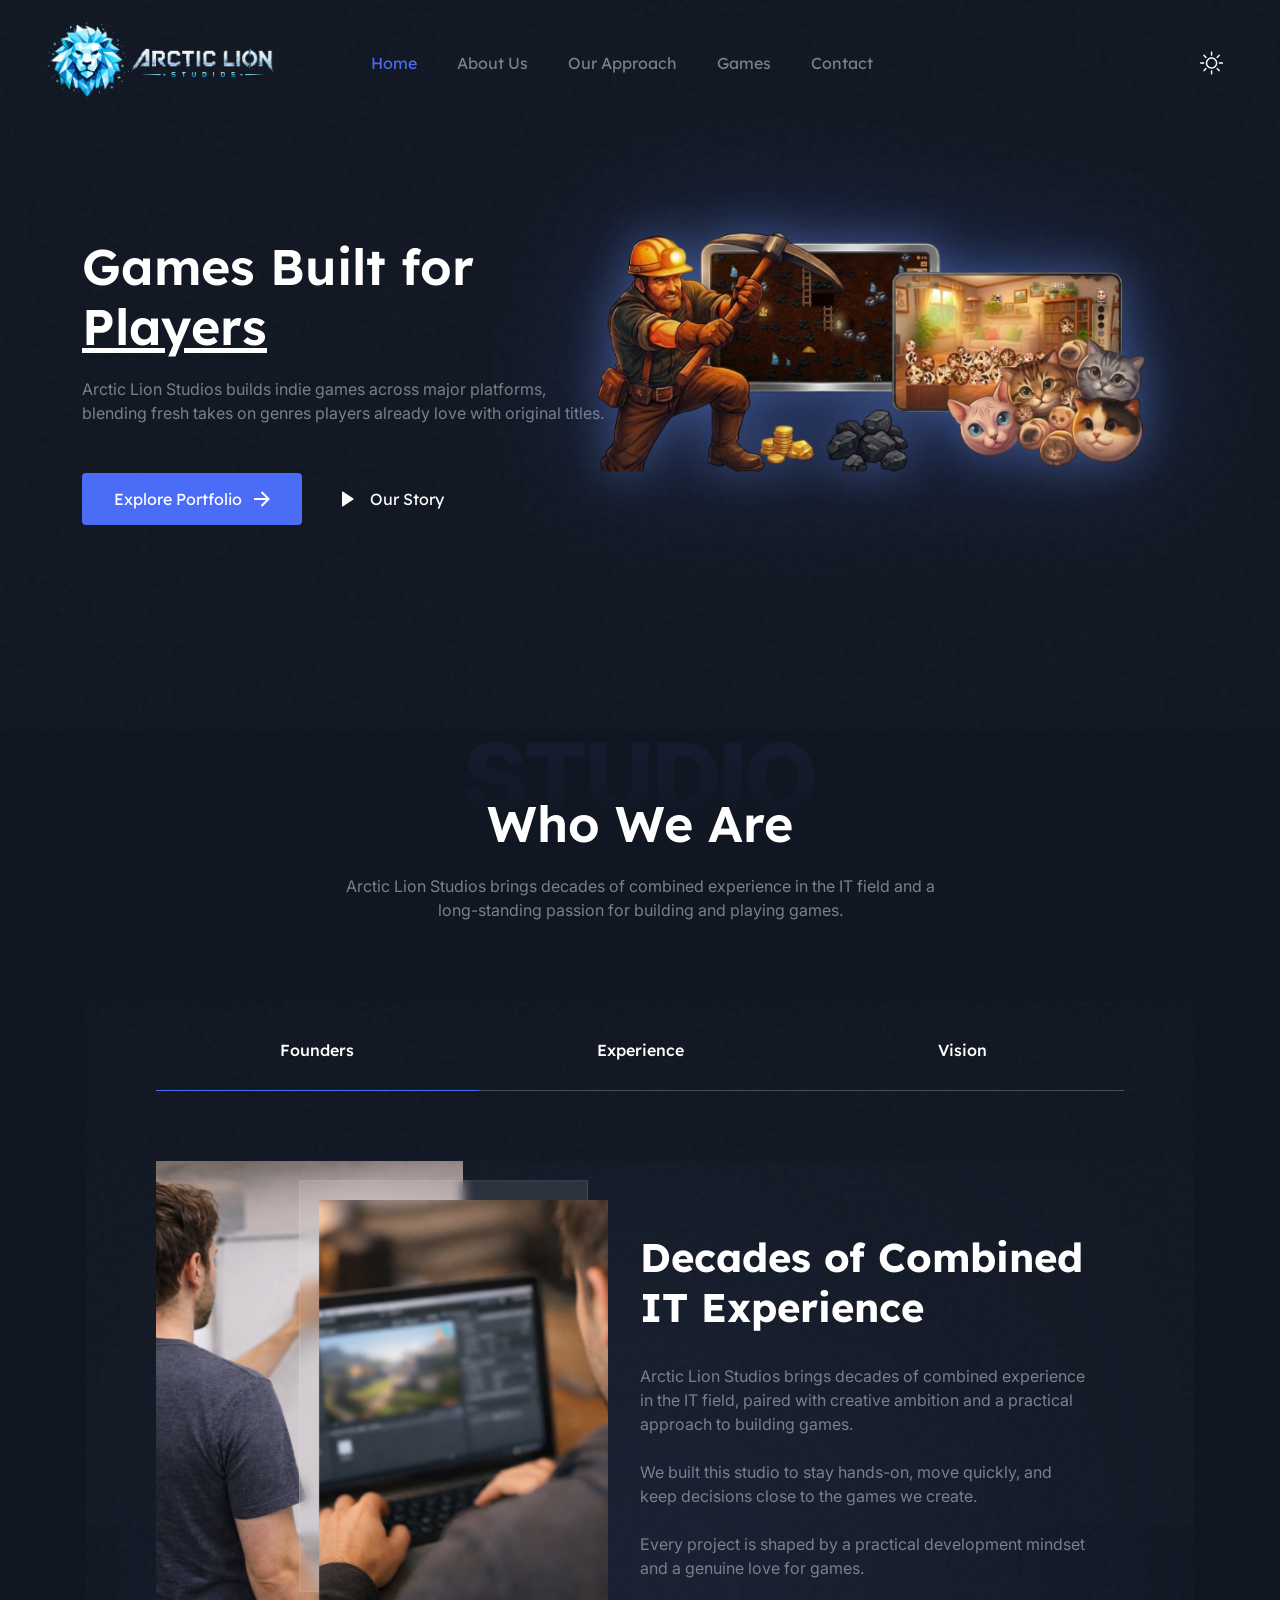
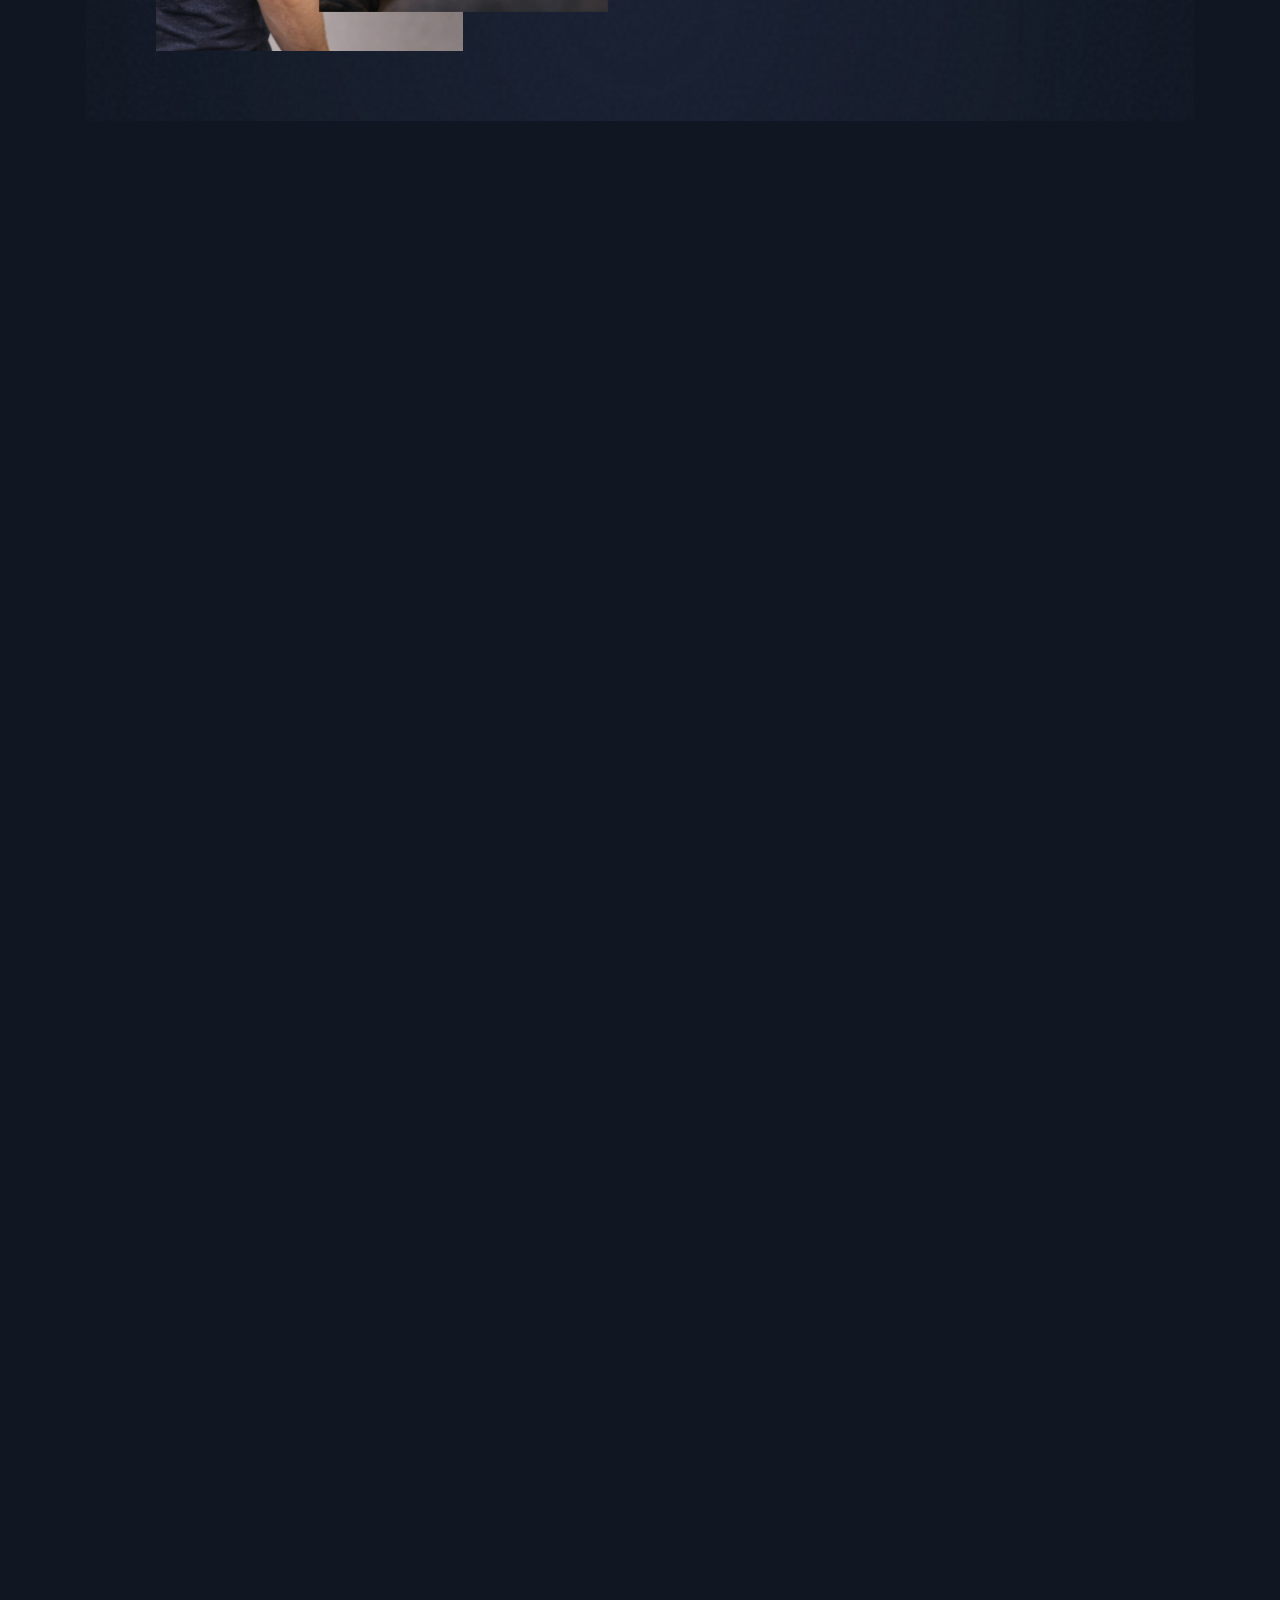
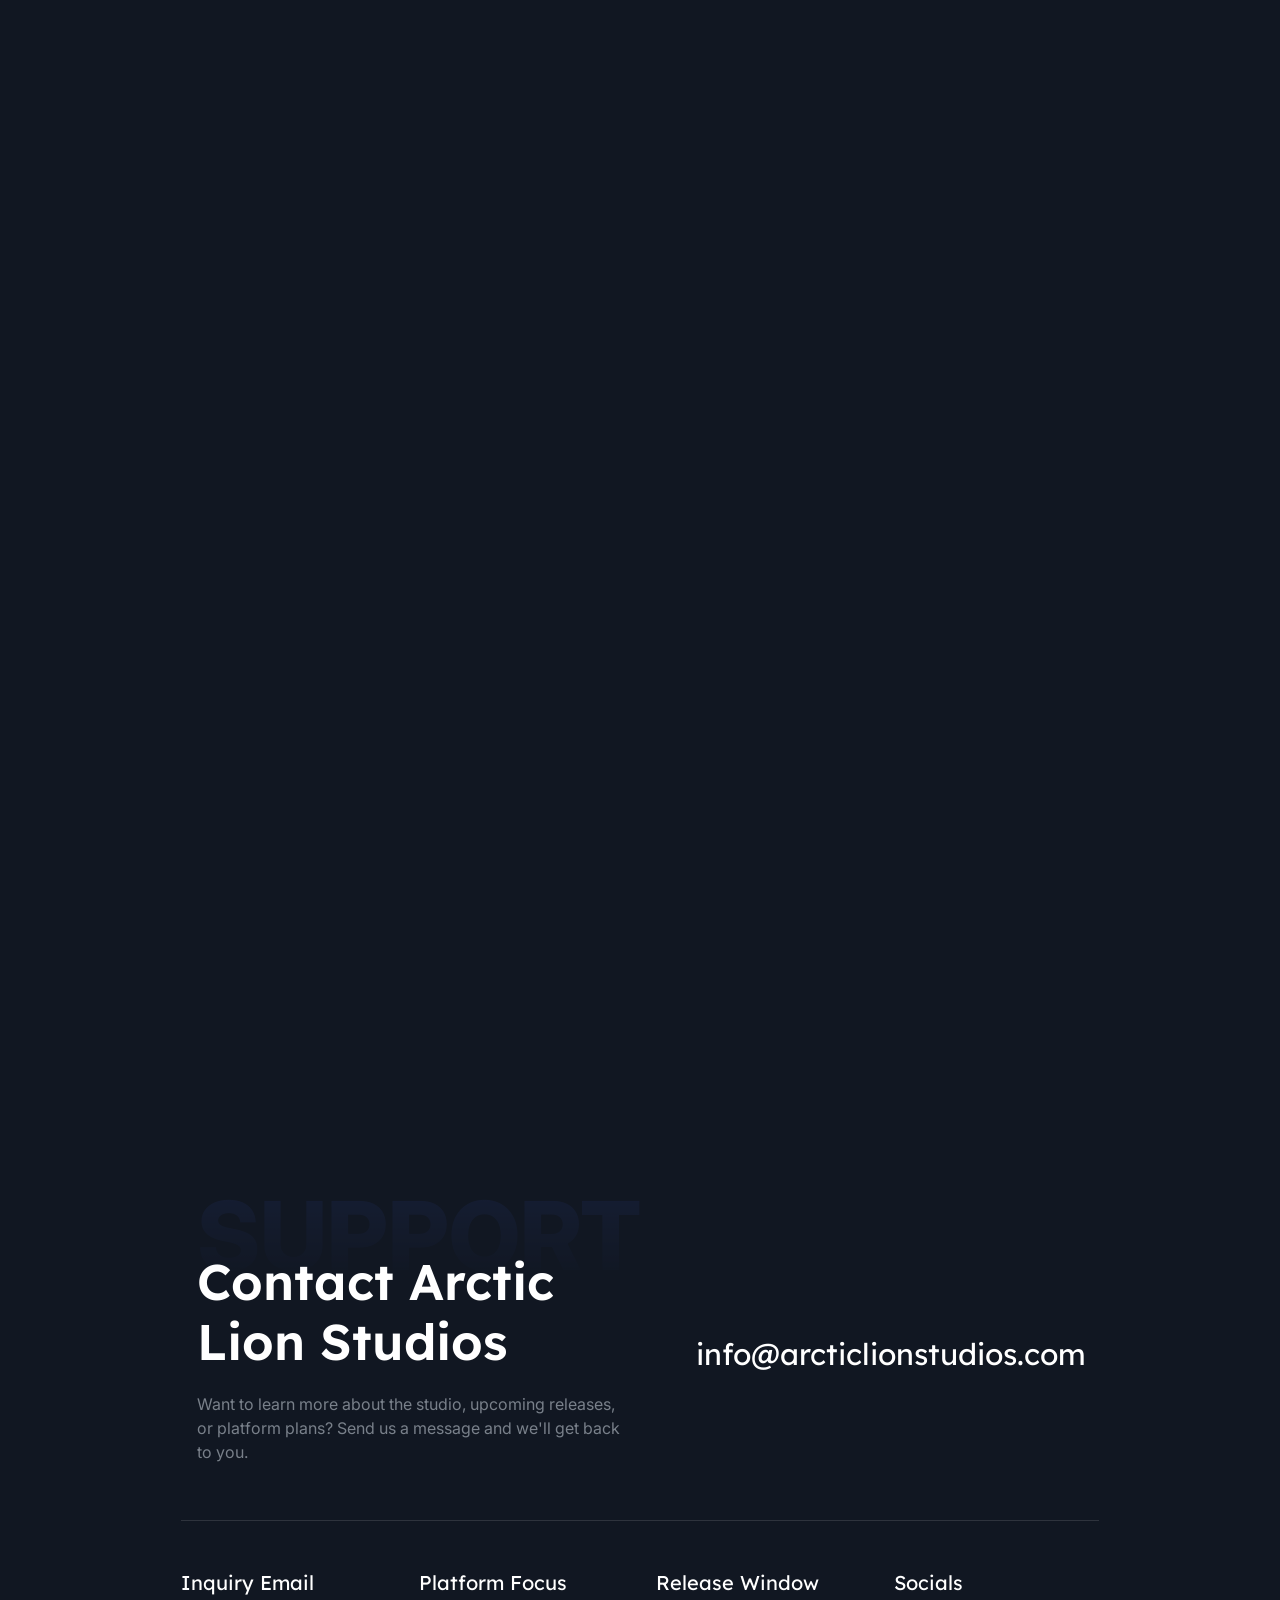
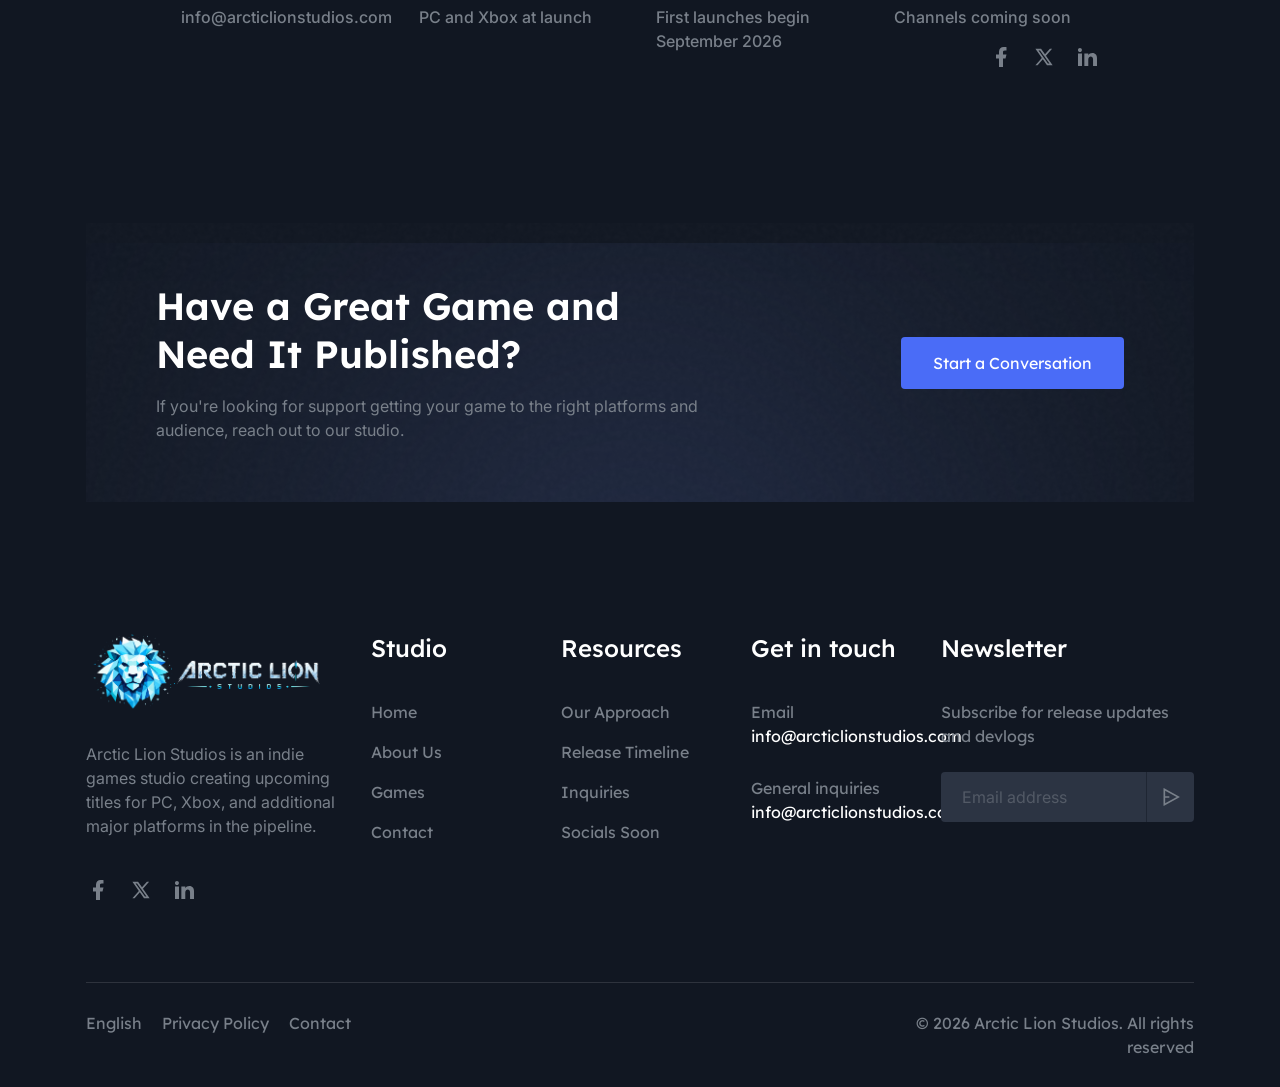
==== commit 2b692674: "Update index.html" ====
--- a/index.html
+++ b/index.html
@@ -641,7 +641,7 @@
                       <a href="master-miner.html" class="hover:text-primary">Master Miner</a>
                     </h3>
                     <p class="text-sm text-[#d9d9d9] sm:text-base lg:text-sm xl:text-base">
-                      Coming Soon - June 2026
+                      Coming Soon - September 2026
                     </p>
                   </div>
                   <div class="pl-4 sm:pl-5 lg:pl-4 xl:pl-5">
@@ -664,7 +664,7 @@
                       Feline Fusion
                     </h3>
                     <p class="text-sm text-[#d9d9d9] sm:text-base lg:text-sm xl:text-base">
-                      Coming Soon - July 2026
+                      Coming Soon - September 2026
                     </p>
                   </div>
                   <div class="pl-4 sm:pl-5 lg:pl-4 xl:pl-5">
@@ -687,7 +687,7 @@
                       Soko Desert
                     </h3>
                     <p class="text-sm text-[#d9d9d9] sm:text-base lg:text-sm xl:text-base">
-                      Coming Soon - August 2026
+                      Coming Soon - October 2026
                     </p>
                   </div>
                   <div class="pl-4 sm:pl-5 lg:pl-4 xl:pl-5">
@@ -710,7 +710,7 @@
                       Shadow Escape
                     </h3>
                     <p class="text-sm text-[#d9d9d9] sm:text-base lg:text-sm xl:text-base">
-                      Coming Soon - September 2026
+                      Coming Soon - TBC
                     </p>
                   </div>
                   <div class="pl-4 sm:pl-5 lg:pl-4 xl:pl-5">
@@ -928,7 +928,7 @@
                     Release Window
                   </h3>
                   <p class="text-dark-text text-base font-medium">
-                    First launches begin June 2026
+                    First launches begin September 2026
                   </p>
                 </div>
               </div>
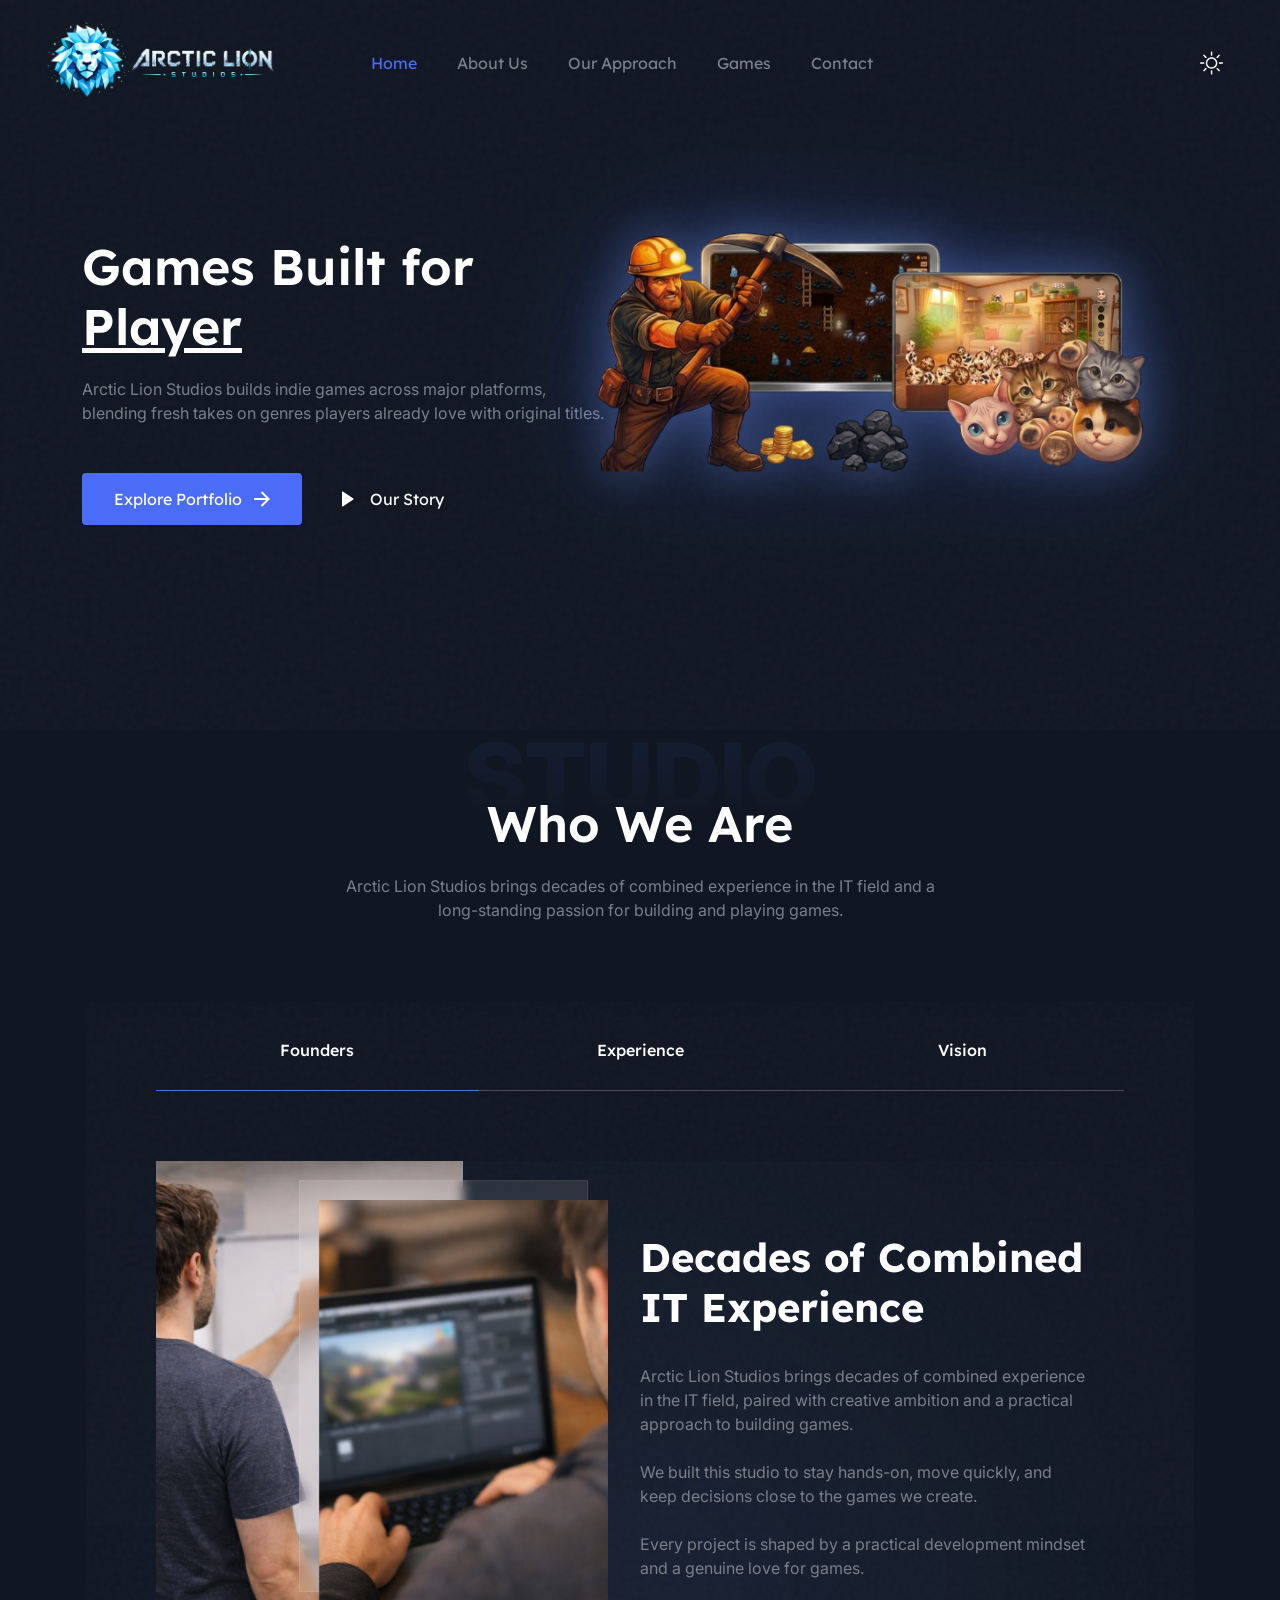
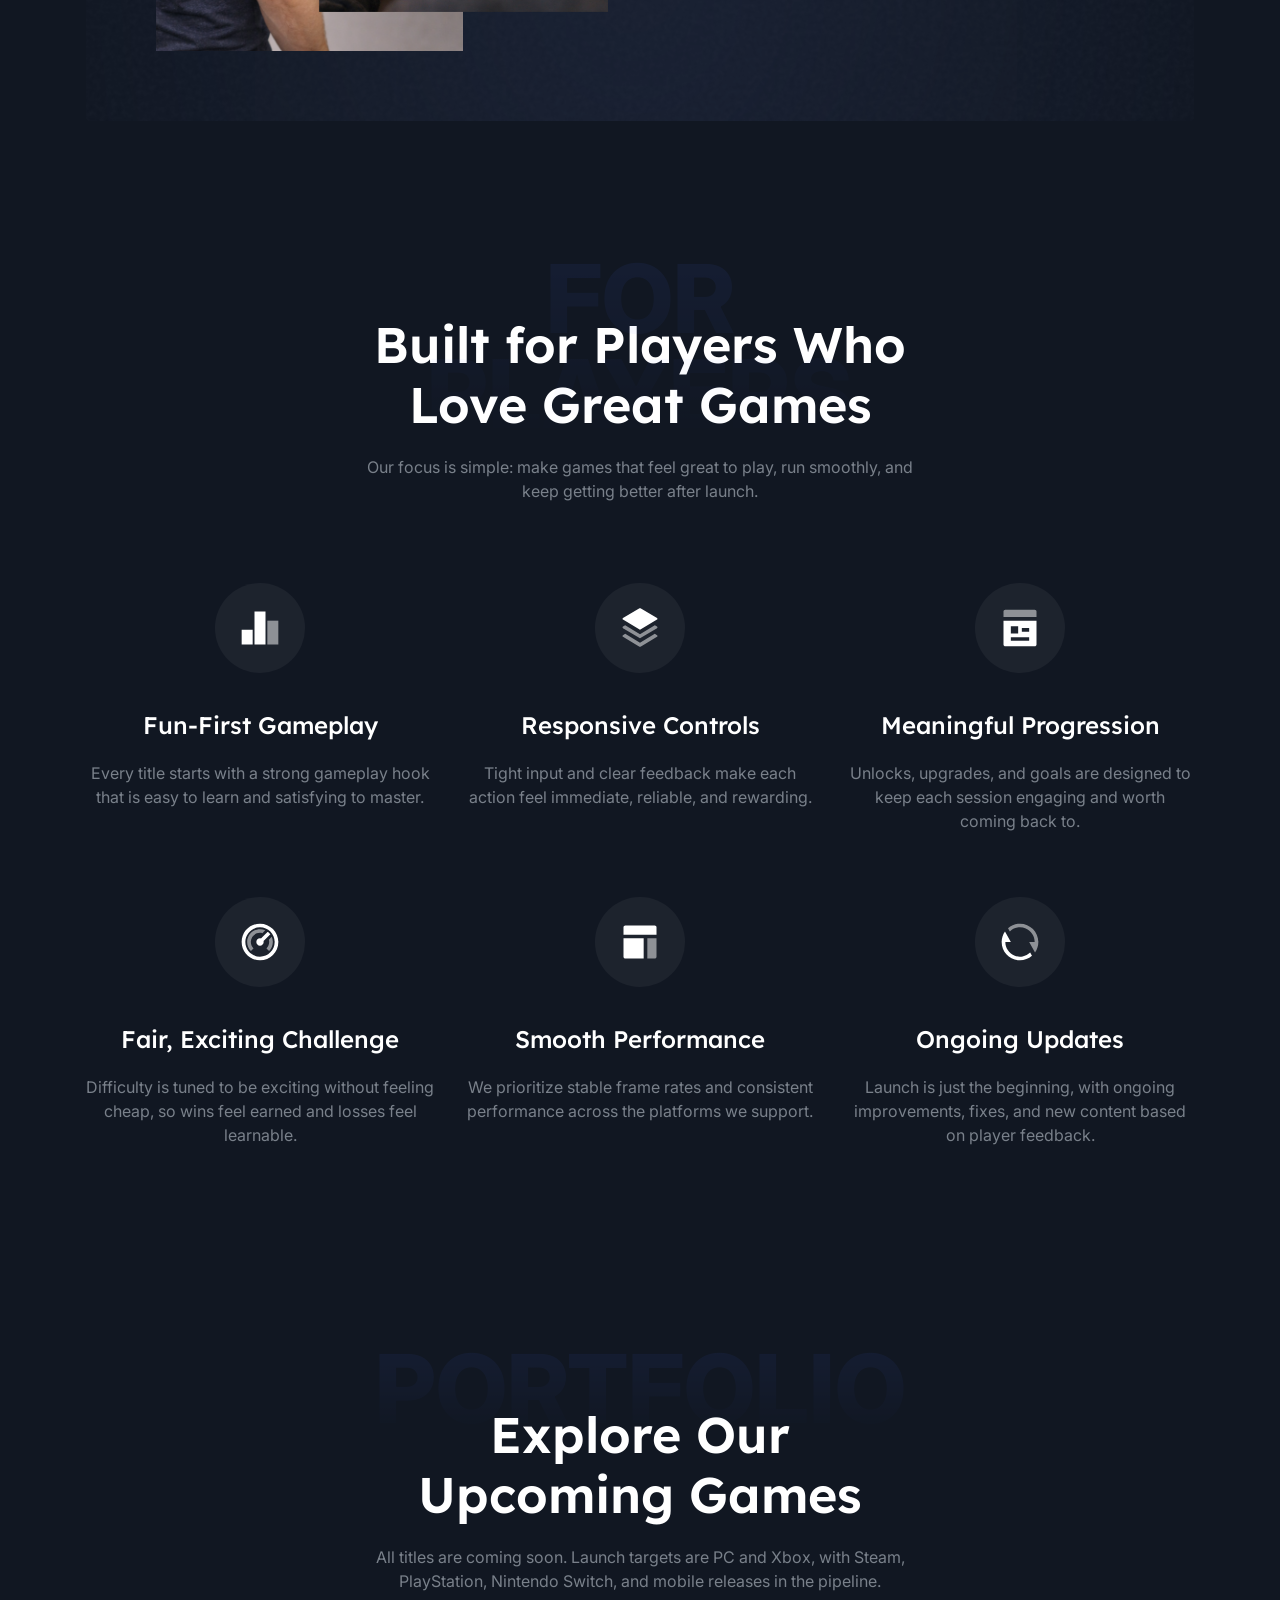
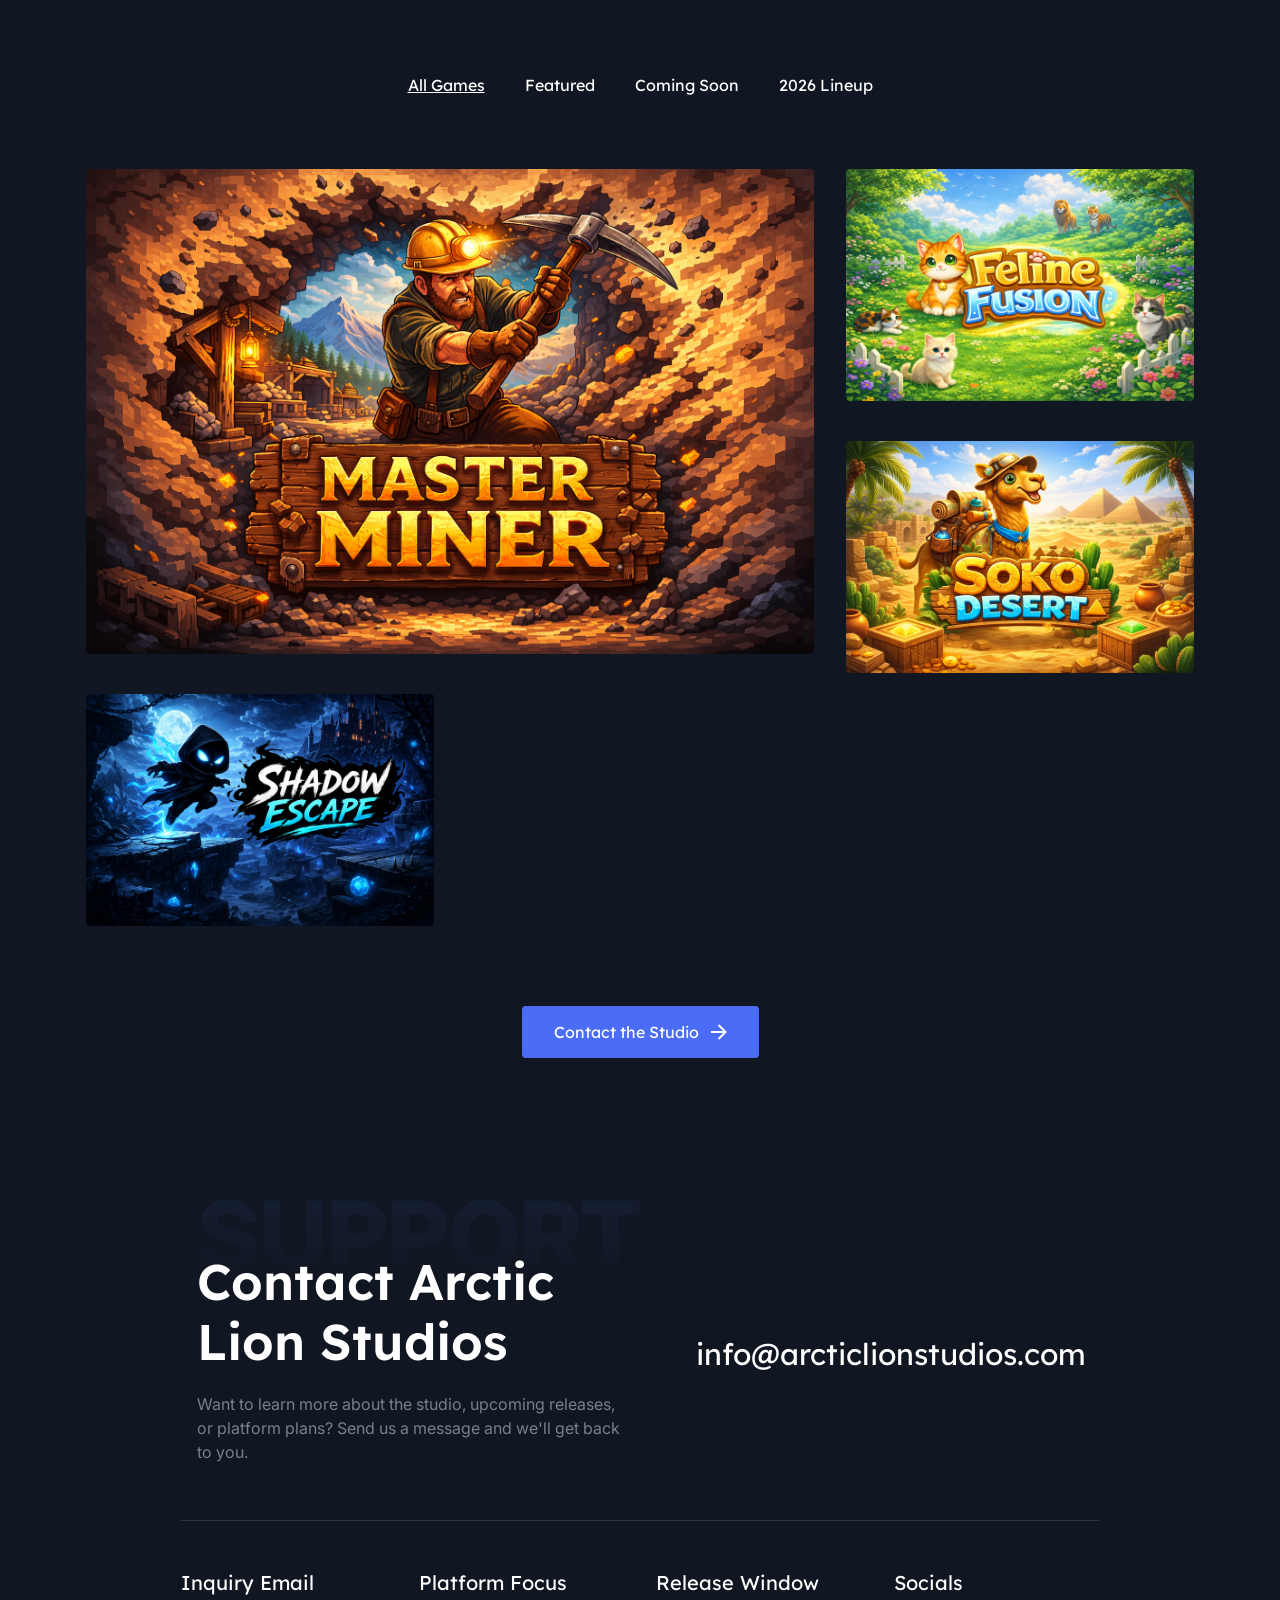
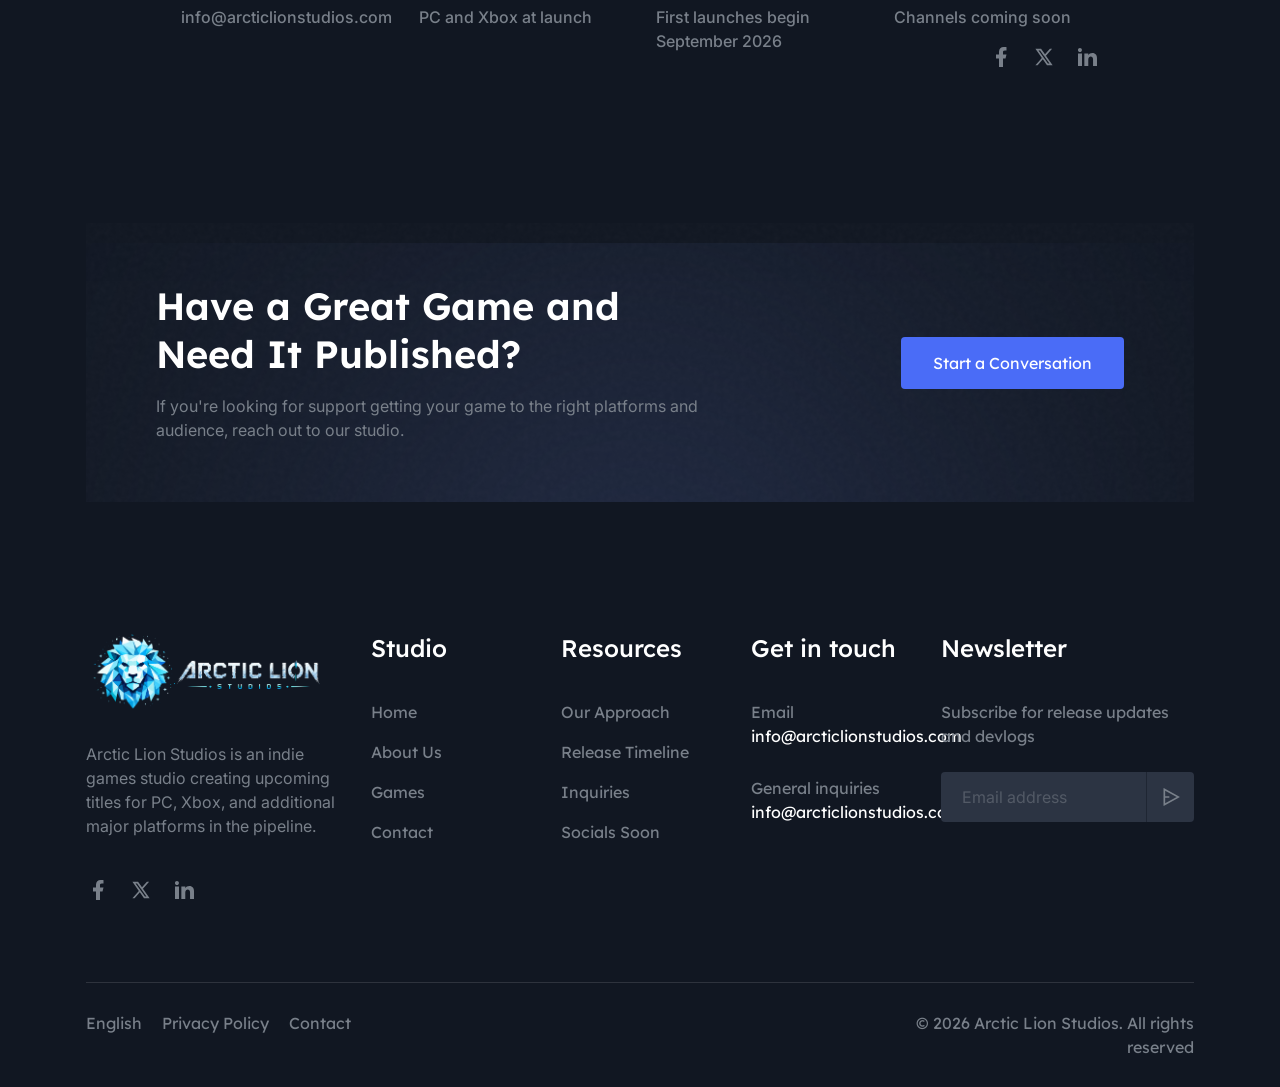
==== commit b0b4b319: "Update index.html" ====
--- a/index.html
+++ b/index.html
@@ -656,19 +656,21 @@
             </div>
             <div class="grid-item digital ecom w-full px-4 md:w-1/2 lg:w-1/3" style="position: absolute; left: 880px; top: 0px;">
               <div class="wow fadeInUp group relative mb-10 overflow-hidden rounded-sm" data-wow-delay=".25s" style="visibility: visible; animation-delay: 0.25s;">
-                <img src="assets/images/FelineFusion.png" alt="Feline Fusion" class="w-full">
-
+                <a href="feline-fusion.html" class="block" aria-label="Open Feline Fusion trailer page">
+                  <img src="assets/images/FelineFusion.png" alt="Feline Fusion" class="w-full">
+                </a> 
+                  
                 <div class="absolute bottom-8 left-5 flex translate-y-8 items-center justify-between rounded-sm bg-black/30 px-4 py-5 opacity-0 backdrop-blur-[30px] transition duration-300 group-hover:translate-y-0 group-hover:opacity-100 sm:left-8 sm:px-6 lg:left-5 lg:px-4 xl:px-6 2xl:left-8">
                   <div class="border-r border-[#e9e9e9]/30 pr-4 sm:pr-5 lg:pr-4 xl:pr-5">
                     <h3 class="font-heading text-base font-medium text-white sm:text-xl lg:text-base xl:text-xl">
-                      Feline Fusion
+                      <a href="feline-fusion.html" class="hover:text-primary">Feline Fusion</a>
                     </h3>
                     <p class="text-sm text-[#d9d9d9] sm:text-base lg:text-sm xl:text-base">
                       Coming Soon - September 2026
                     </p>
                   </div>
                   <div class="pl-4 sm:pl-5 lg:pl-4 xl:pl-5">
-                    <a href="javascript:void(0)" class="dark:hover:bg-primary hover:bg-primary flex h-10 w-10 items-center justify-center rounded-full bg-[#f8f8f8]/15 text-white hover:opacity-100 dark:hover:opacity-100">
+                    <a href="feline-fusion.html" class="dark:hover:bg-primary hover:bg-primary flex h-10 w-10 items-center justify-center rounded-full bg-[#f8f8f8]/15 text-white hover:opacity-100 dark:hover:opacity-100">
                       <svg width="20" height="20" viewBox="0 0 20 20" class="fill-current">
                         <path d="M13.4767 9.16689L9.00671 4.69689L10.185 3.51855L16.6667 10.0002L10.185 16.4819L9.00671 15.3036L13.4767 10.8336H3.33337V9.16689H13.4767Z"></path>
                       </svg>
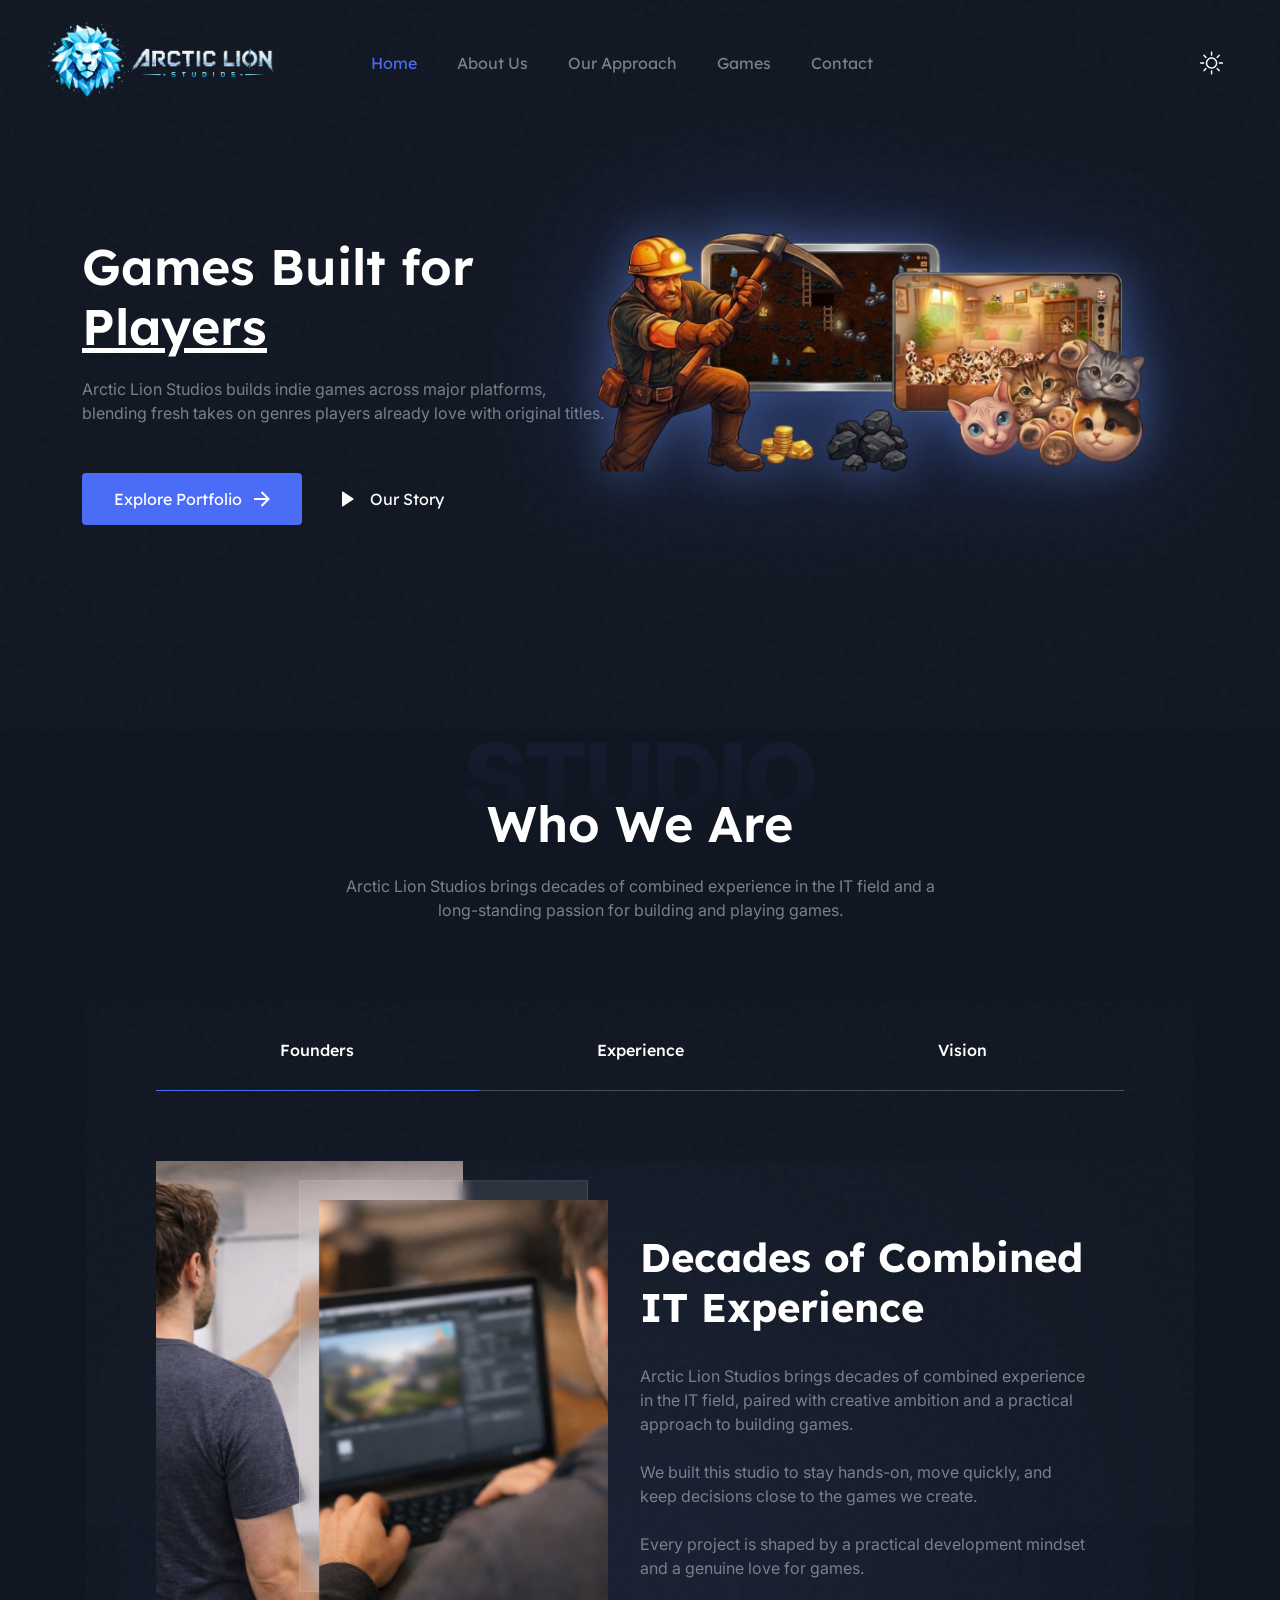
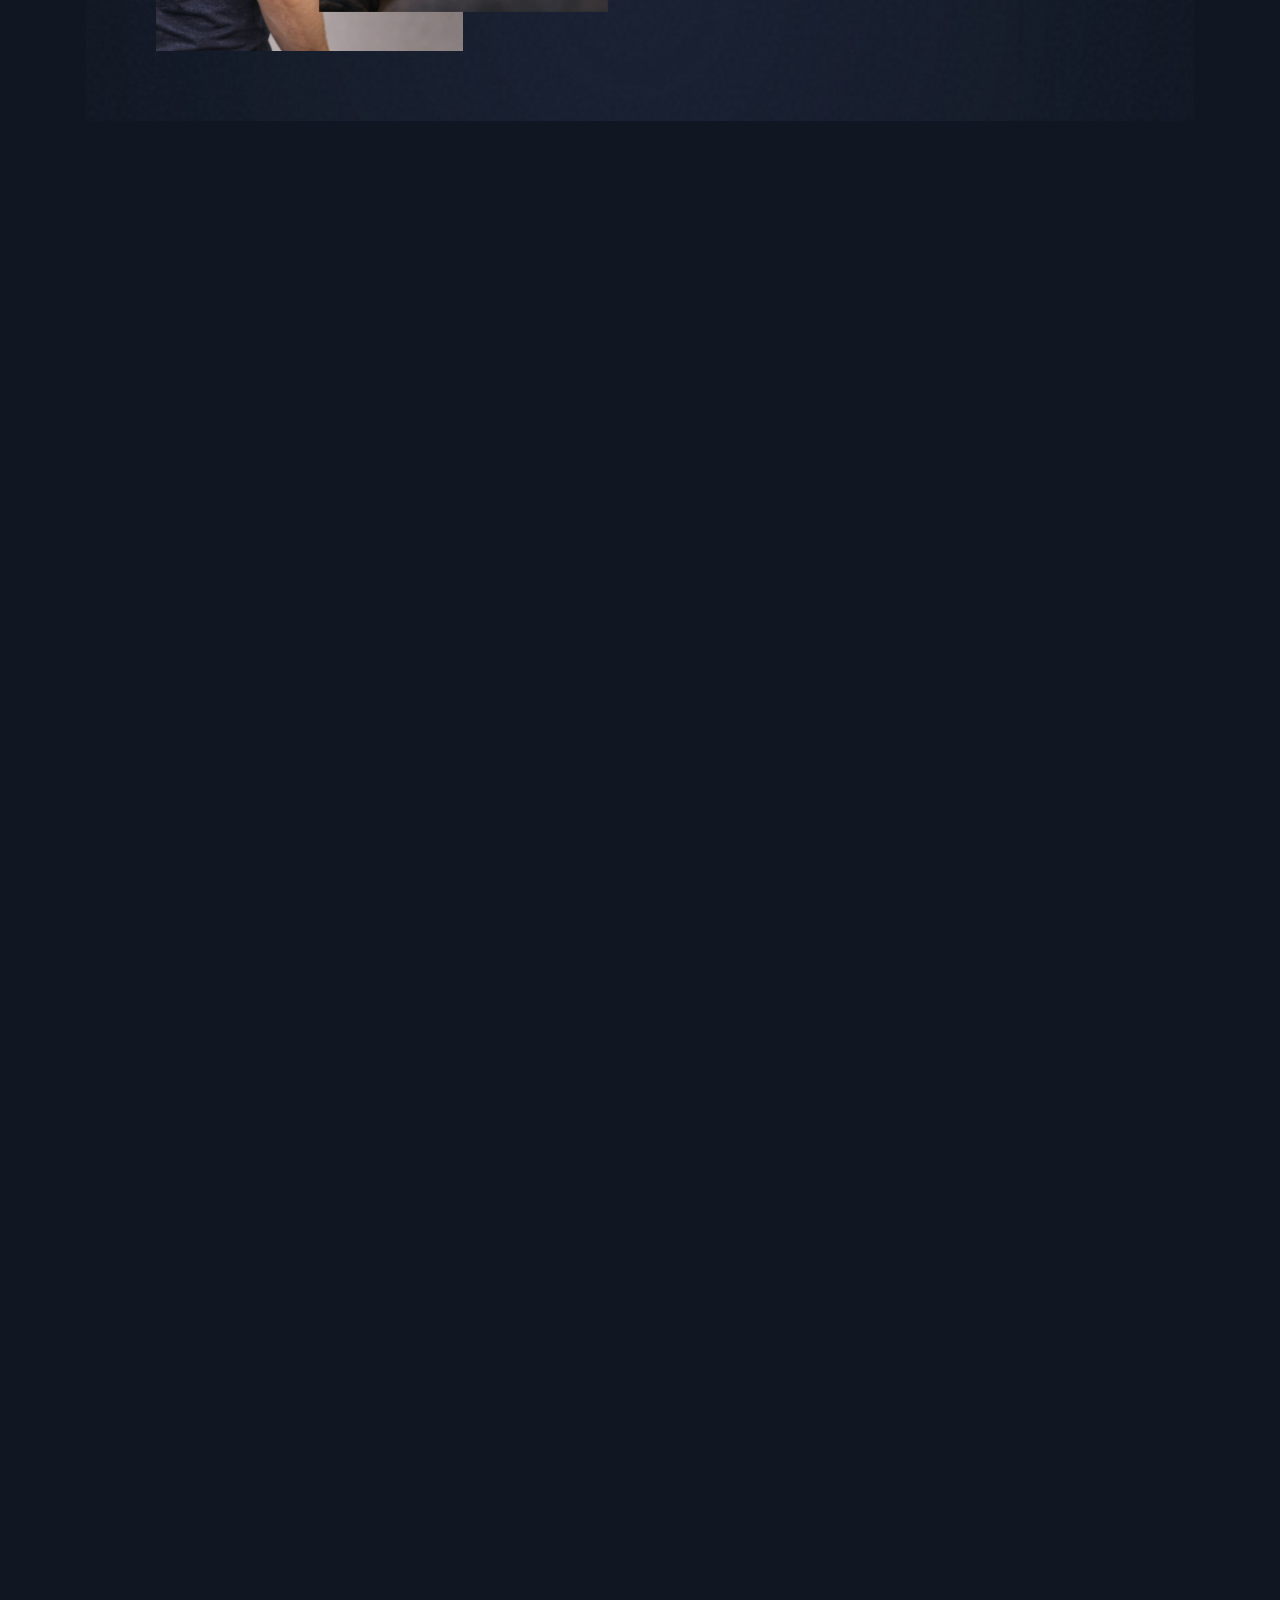
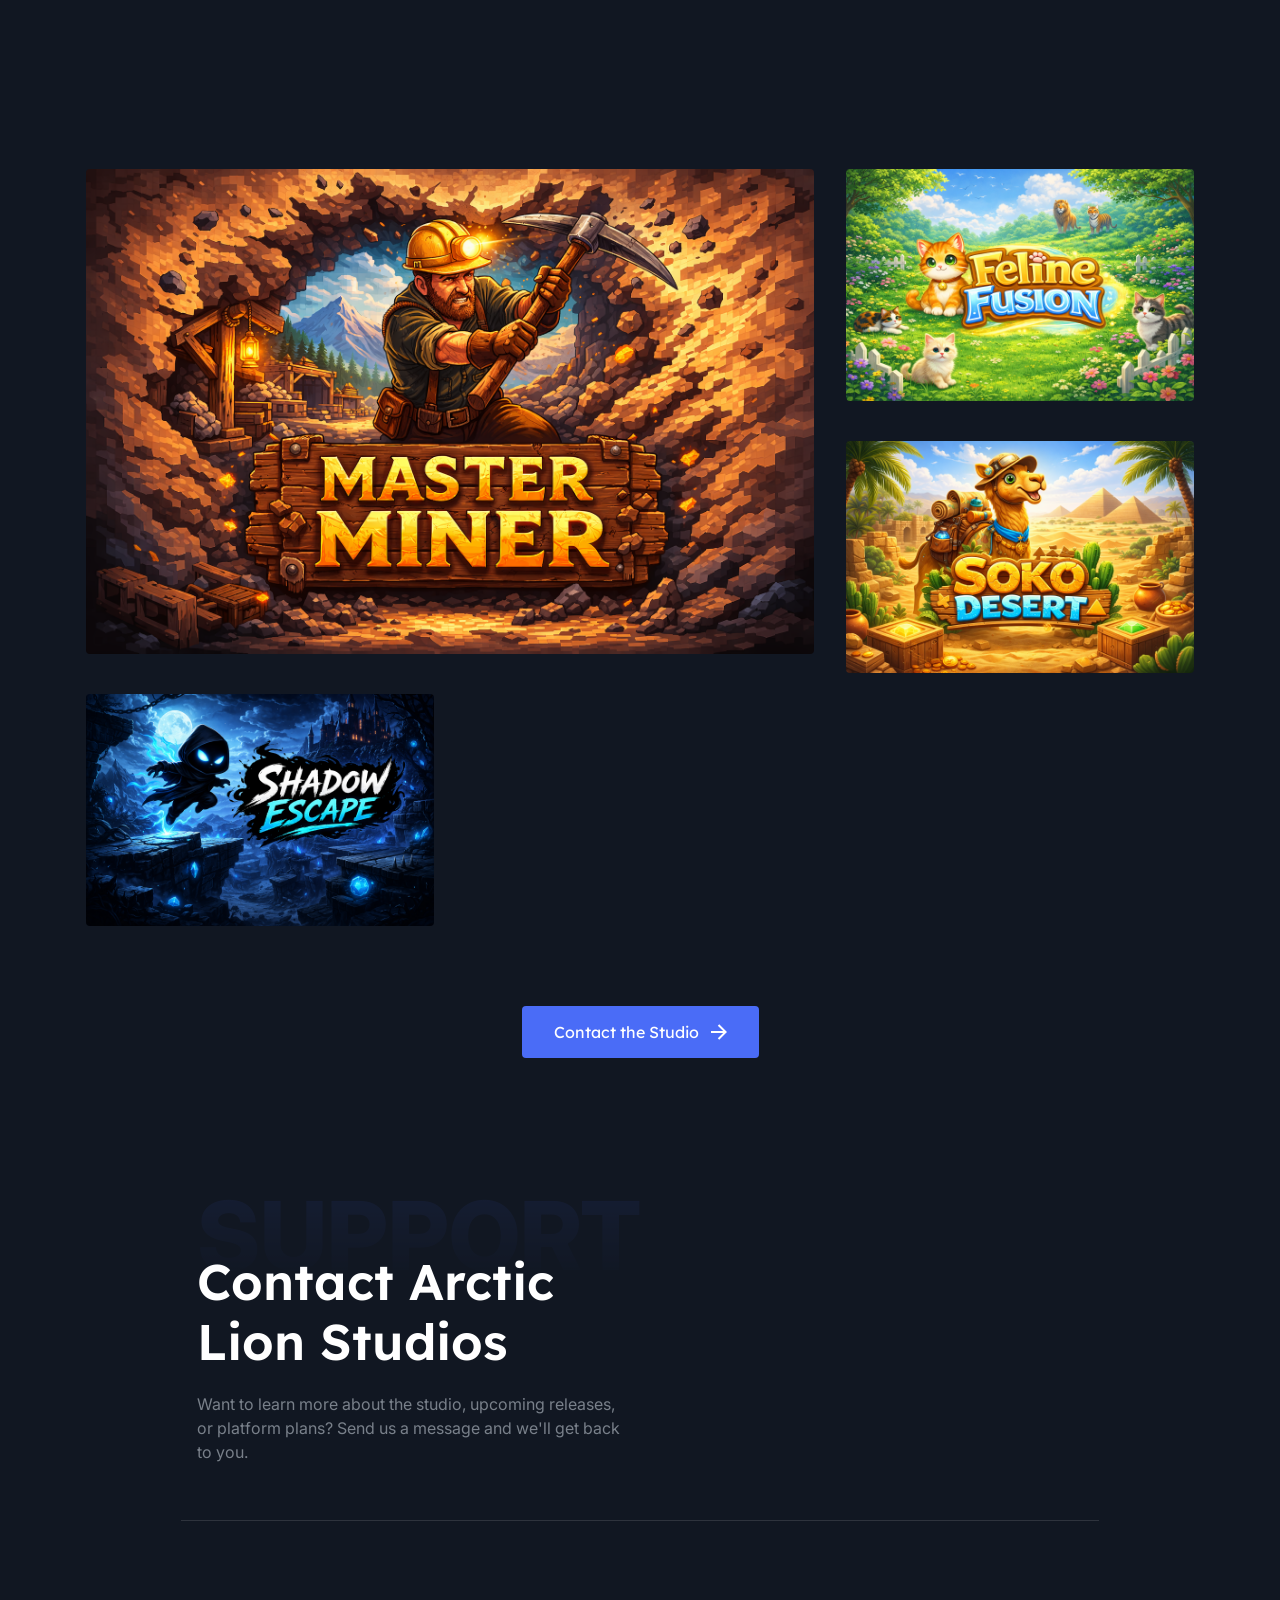
==== commit cd0ef613: "Update index.html" ====
--- a/index.html
+++ b/index.html
@@ -663,7 +663,7 @@
                 <div class="absolute bottom-8 left-5 flex translate-y-8 items-center justify-between rounded-sm bg-black/30 px-4 py-5 opacity-0 backdrop-blur-[30px] transition duration-300 group-hover:translate-y-0 group-hover:opacity-100 sm:left-8 sm:px-6 lg:left-5 lg:px-4 xl:px-6 2xl:left-8">
                   <div class="border-r border-[#e9e9e9]/30 pr-4 sm:pr-5 lg:pr-4 xl:pr-5">
                     <h3 class="font-heading text-base font-medium text-white sm:text-xl lg:text-base xl:text-xl">
-                      <a href="feline-fusion.html" class="hover:text-primary">Feline Fusion</a>
+                      <a href="feline-fusion.html" class="hover:text-primary">Feline Fusion: A Suika Game</a>
                     </h3>
                     <p class="text-sm text-[#d9d9d9] sm:text-base lg:text-sm xl:text-base">
                       Coming Soon - September 2026
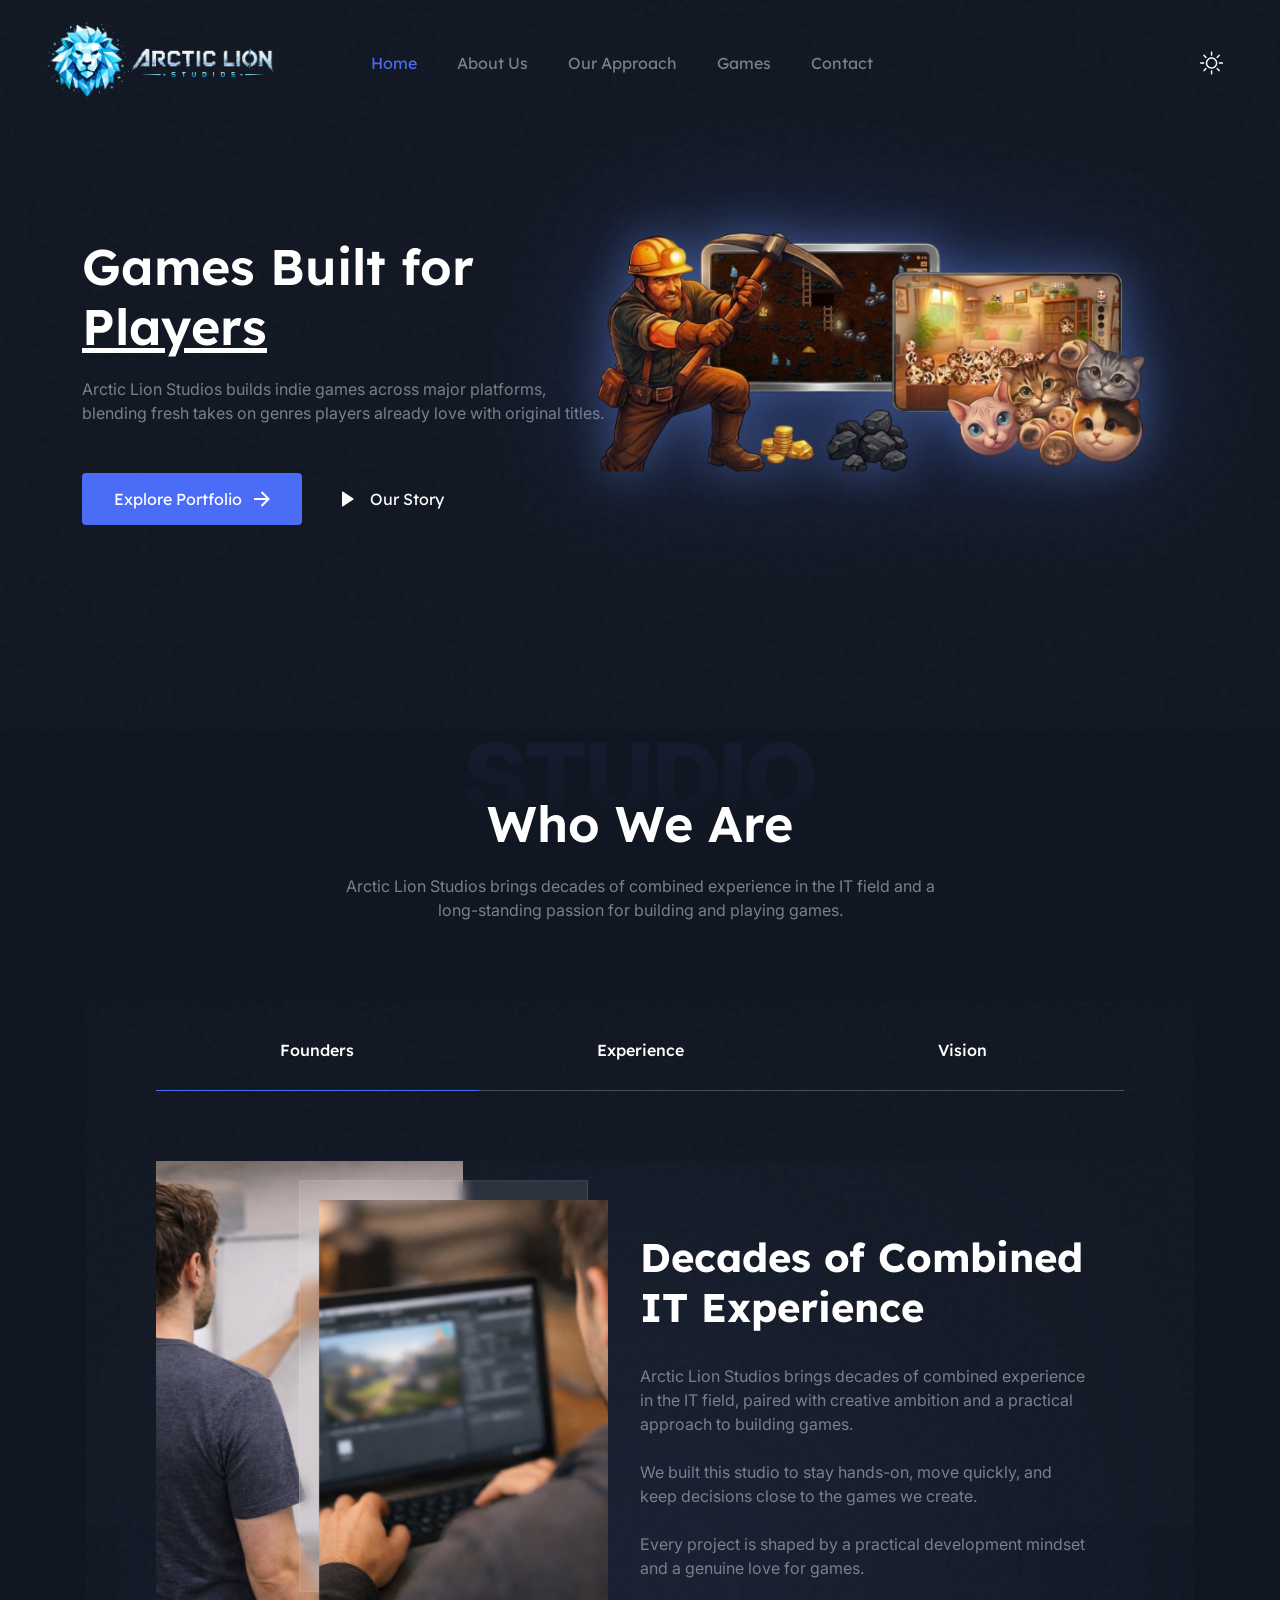
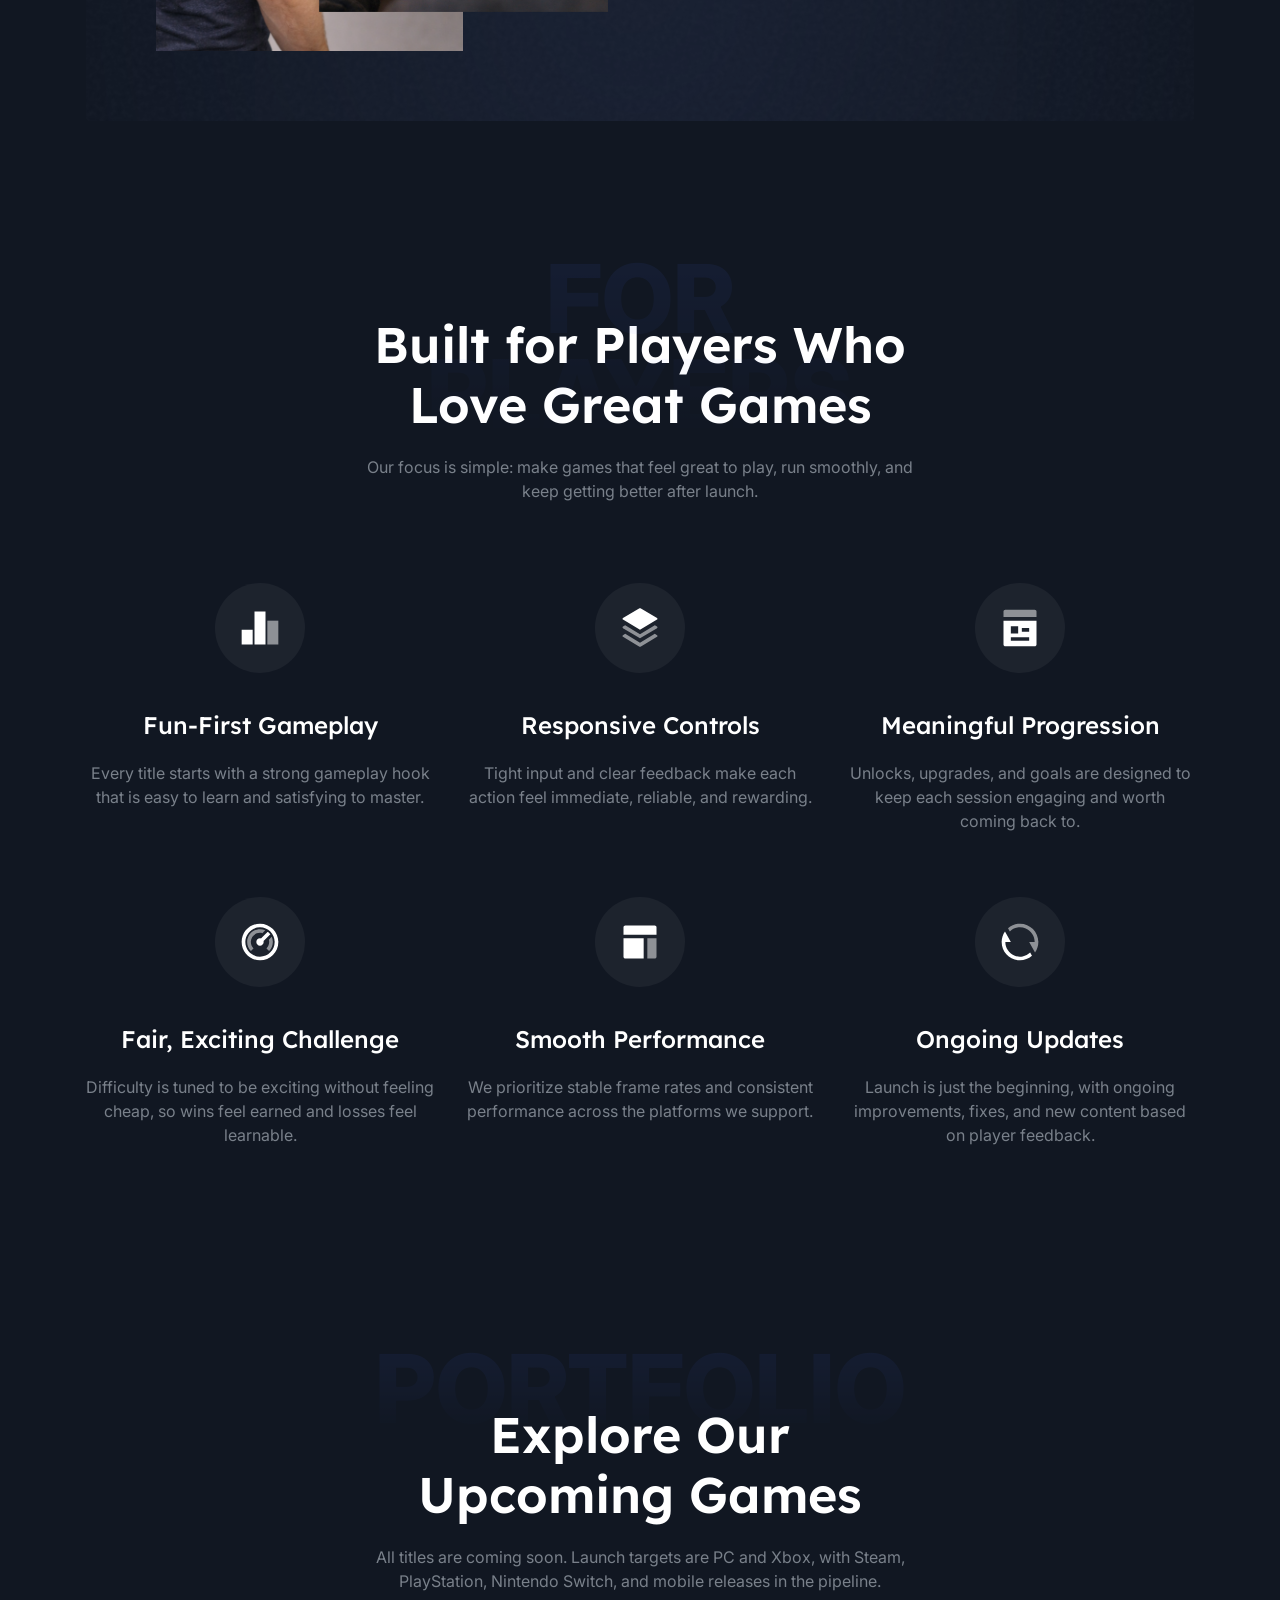
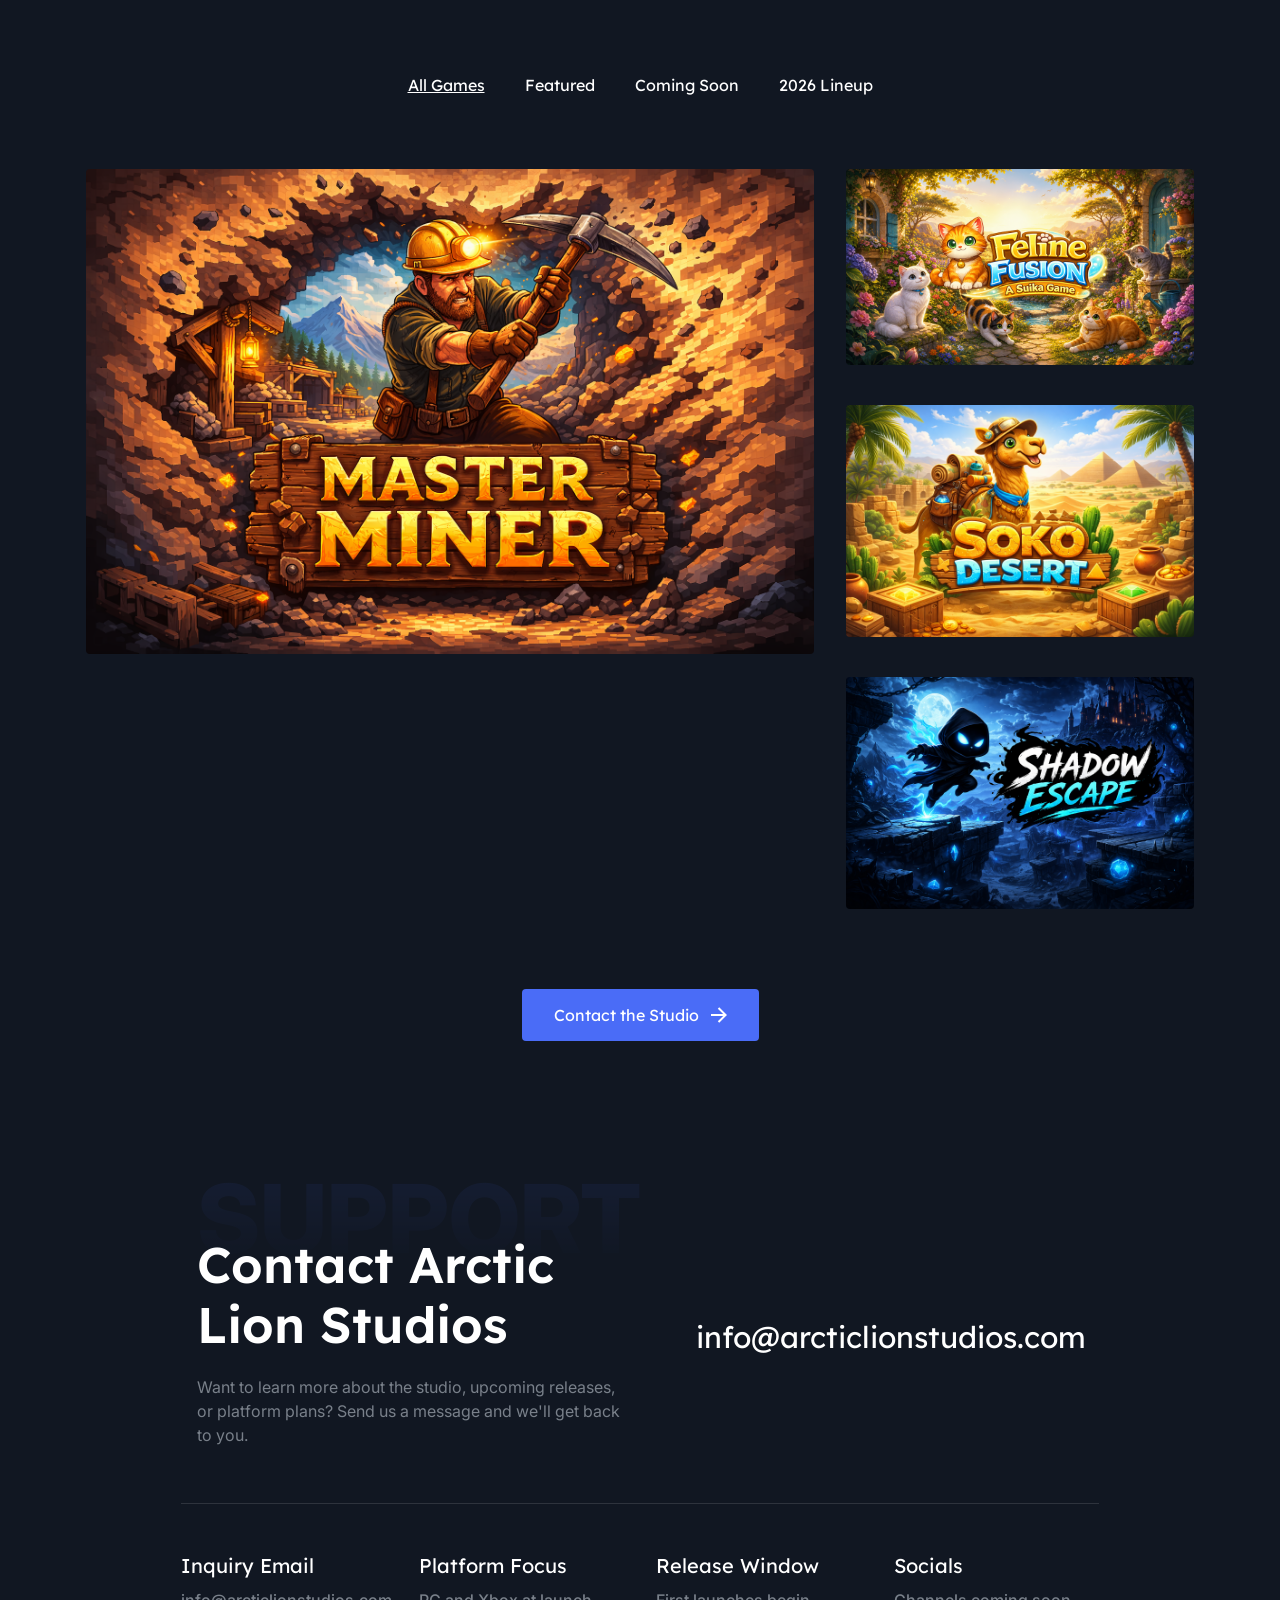
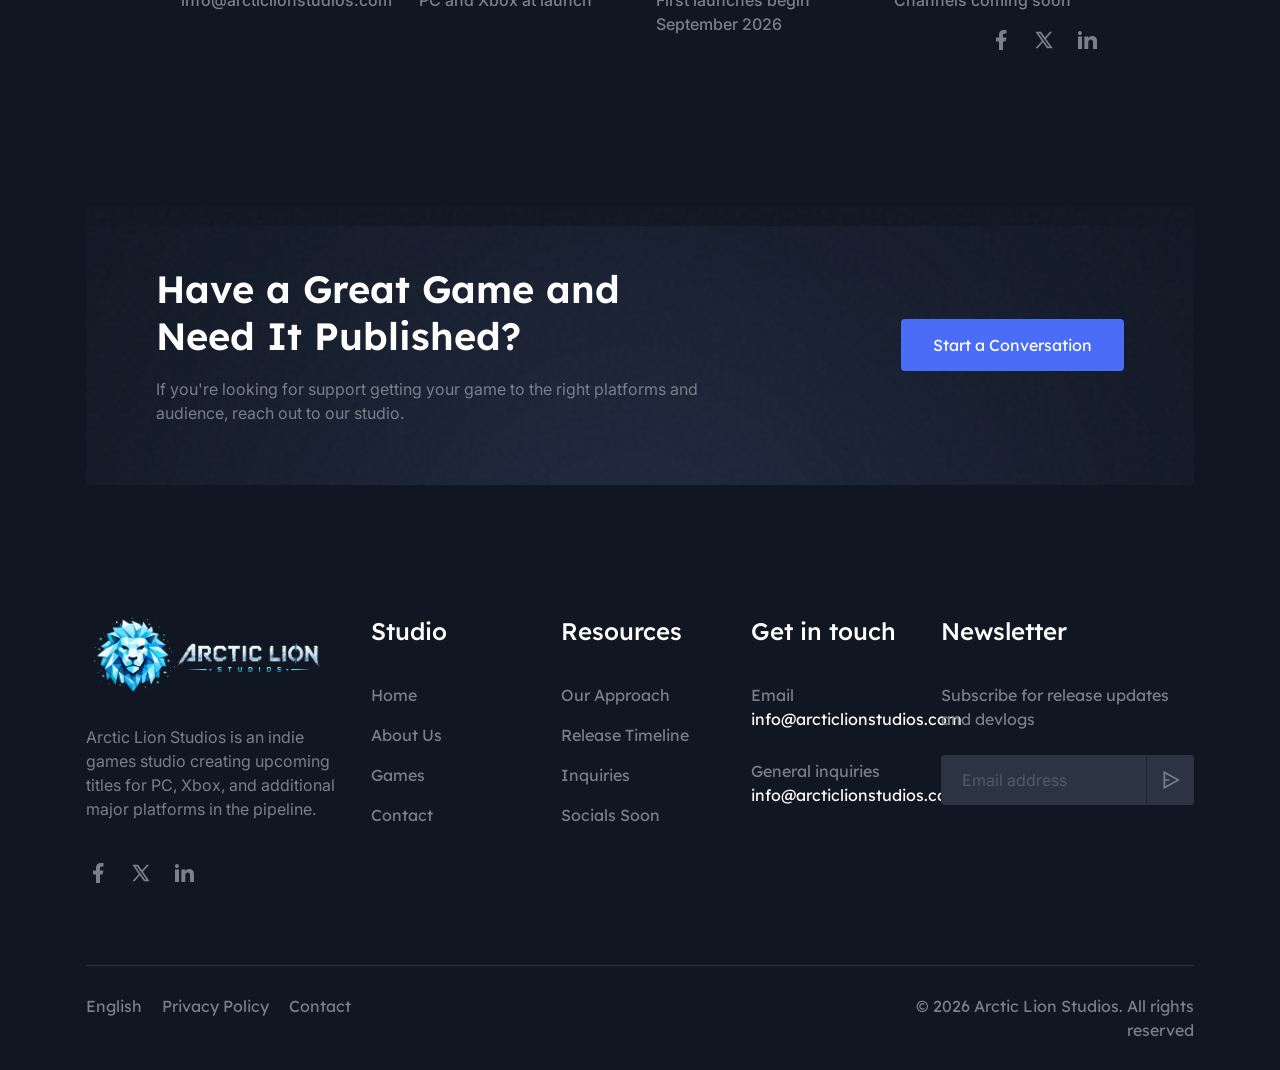
==== commit b8123cc8: "Update index.html" ====
--- a/index.html
+++ b/index.html
@@ -657,7 +657,7 @@
             <div class="grid-item digital ecom w-full px-4 md:w-1/2 lg:w-1/3" style="position: absolute; left: 880px; top: 0px;">
               <div class="wow fadeInUp group relative mb-10 overflow-hidden rounded-sm" data-wow-delay=".25s" style="visibility: visible; animation-delay: 0.25s;">
                 <a href="feline-fusion.html" class="block" aria-label="Open Feline Fusion trailer page">
-                  <img src="assets/images/FelineFusion.png" alt="Feline Fusion" class="w-full">
+                  <img src="assets/images/FelineFusion2.png" alt="Feline Fusion" class="w-full">
                 </a> 
                   
                 <div class="absolute bottom-8 left-5 flex translate-y-8 items-center justify-between rounded-sm bg-black/30 px-4 py-5 opacity-0 backdrop-blur-[30px] transition duration-300 group-hover:translate-y-0 group-hover:opacity-100 sm:left-8 sm:px-6 lg:left-5 lg:px-4 xl:px-6 2xl:left-8">
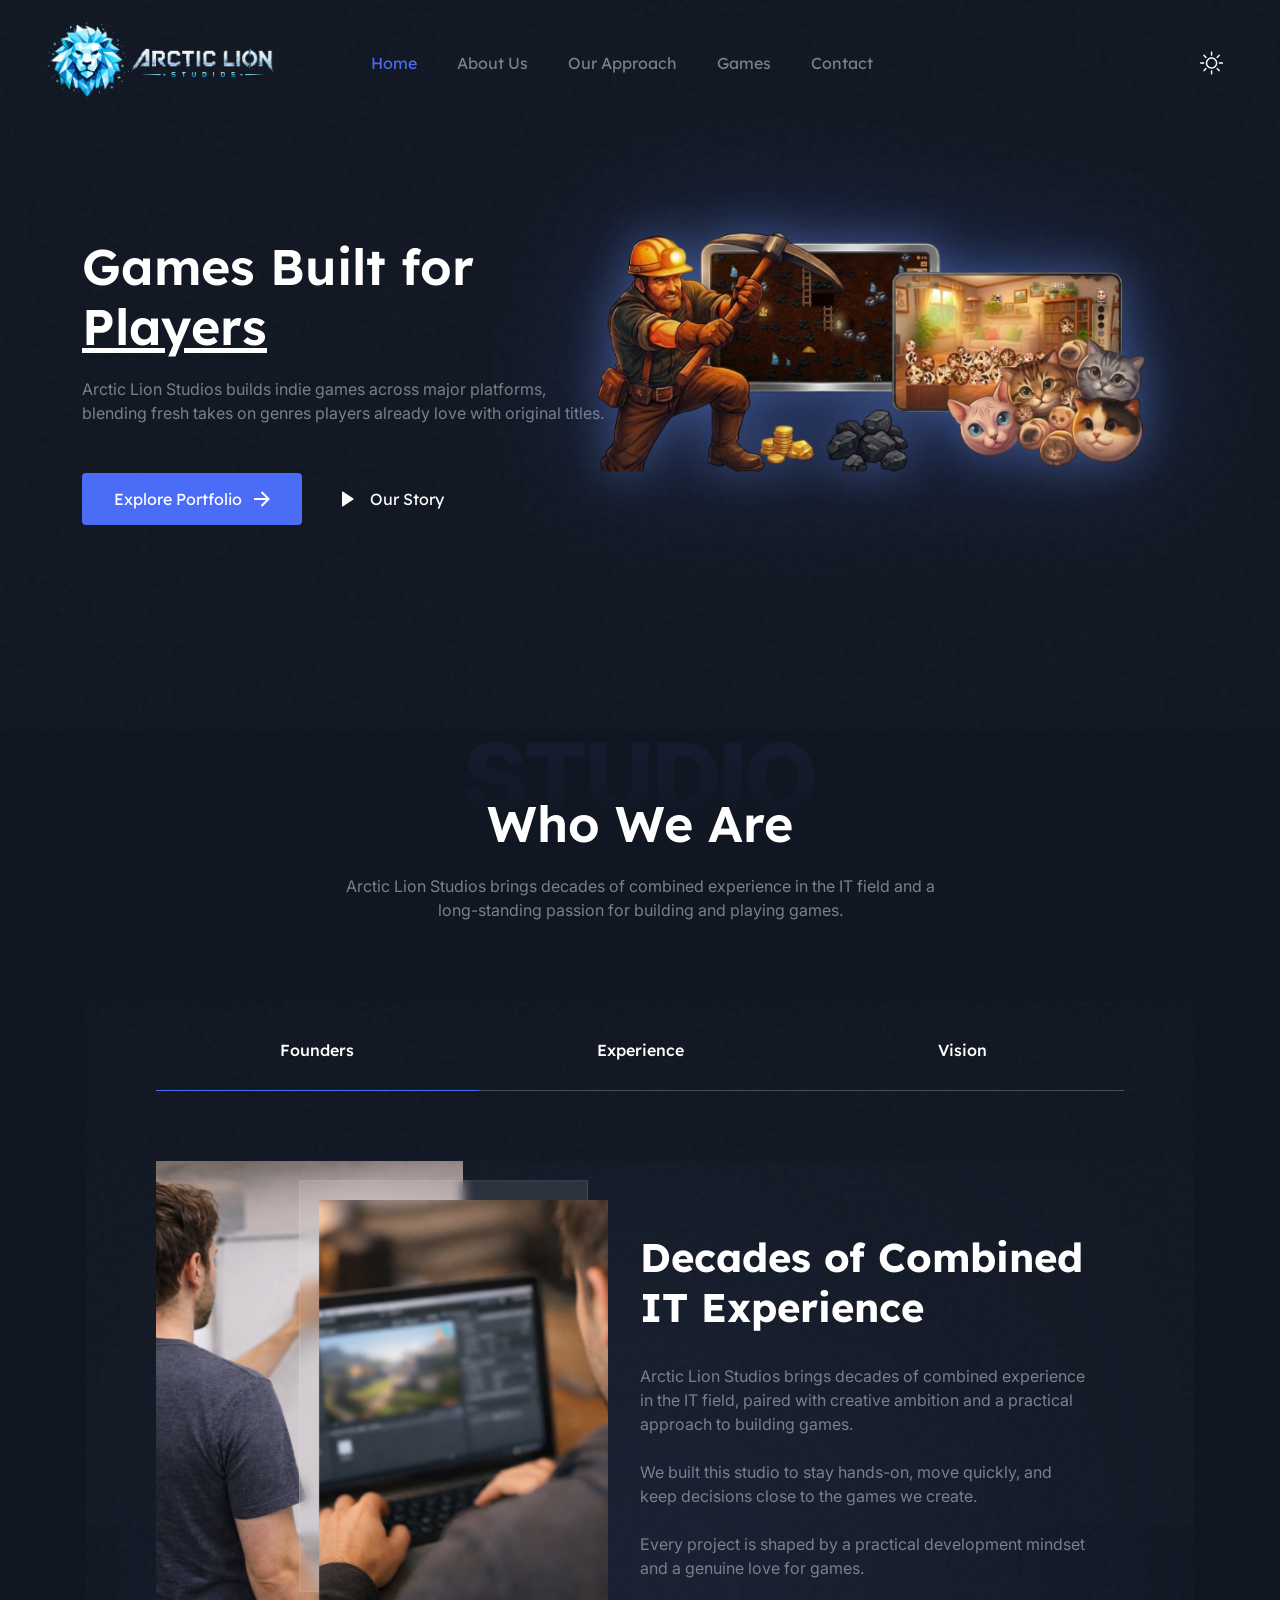
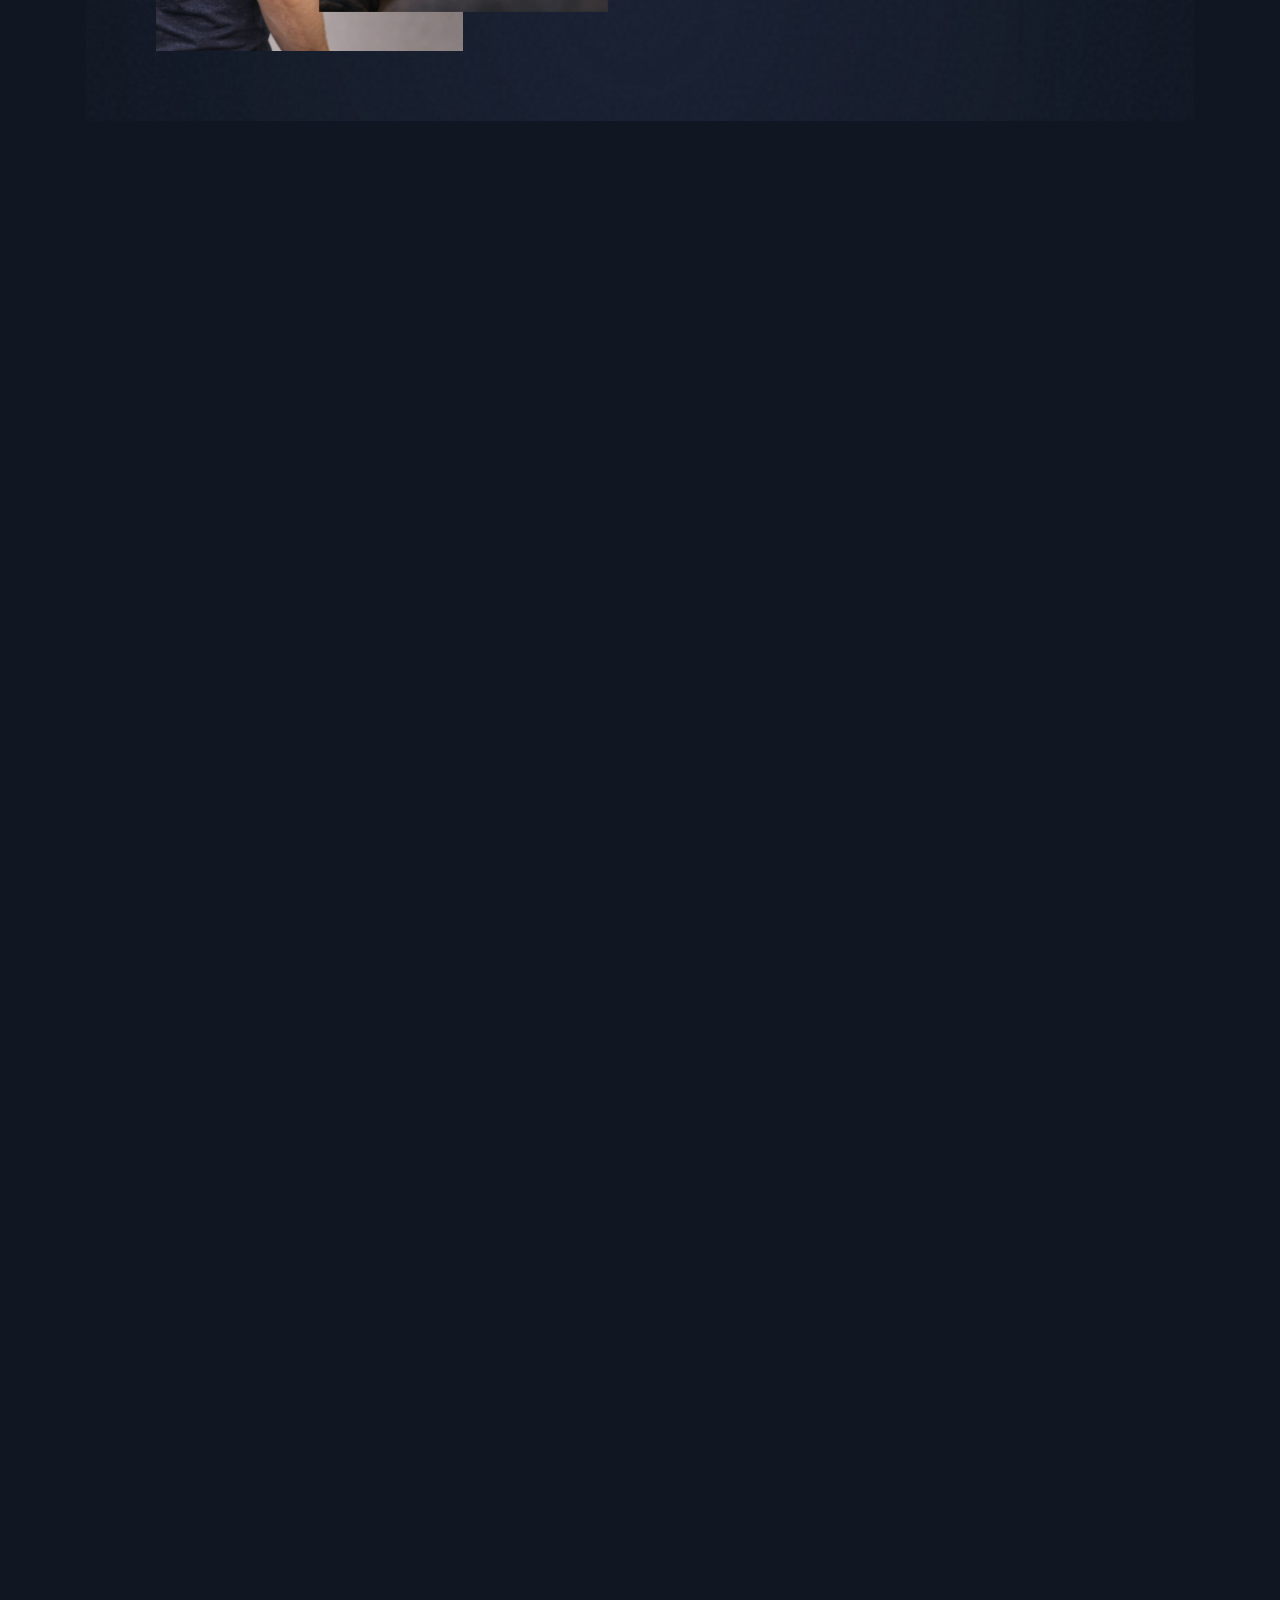
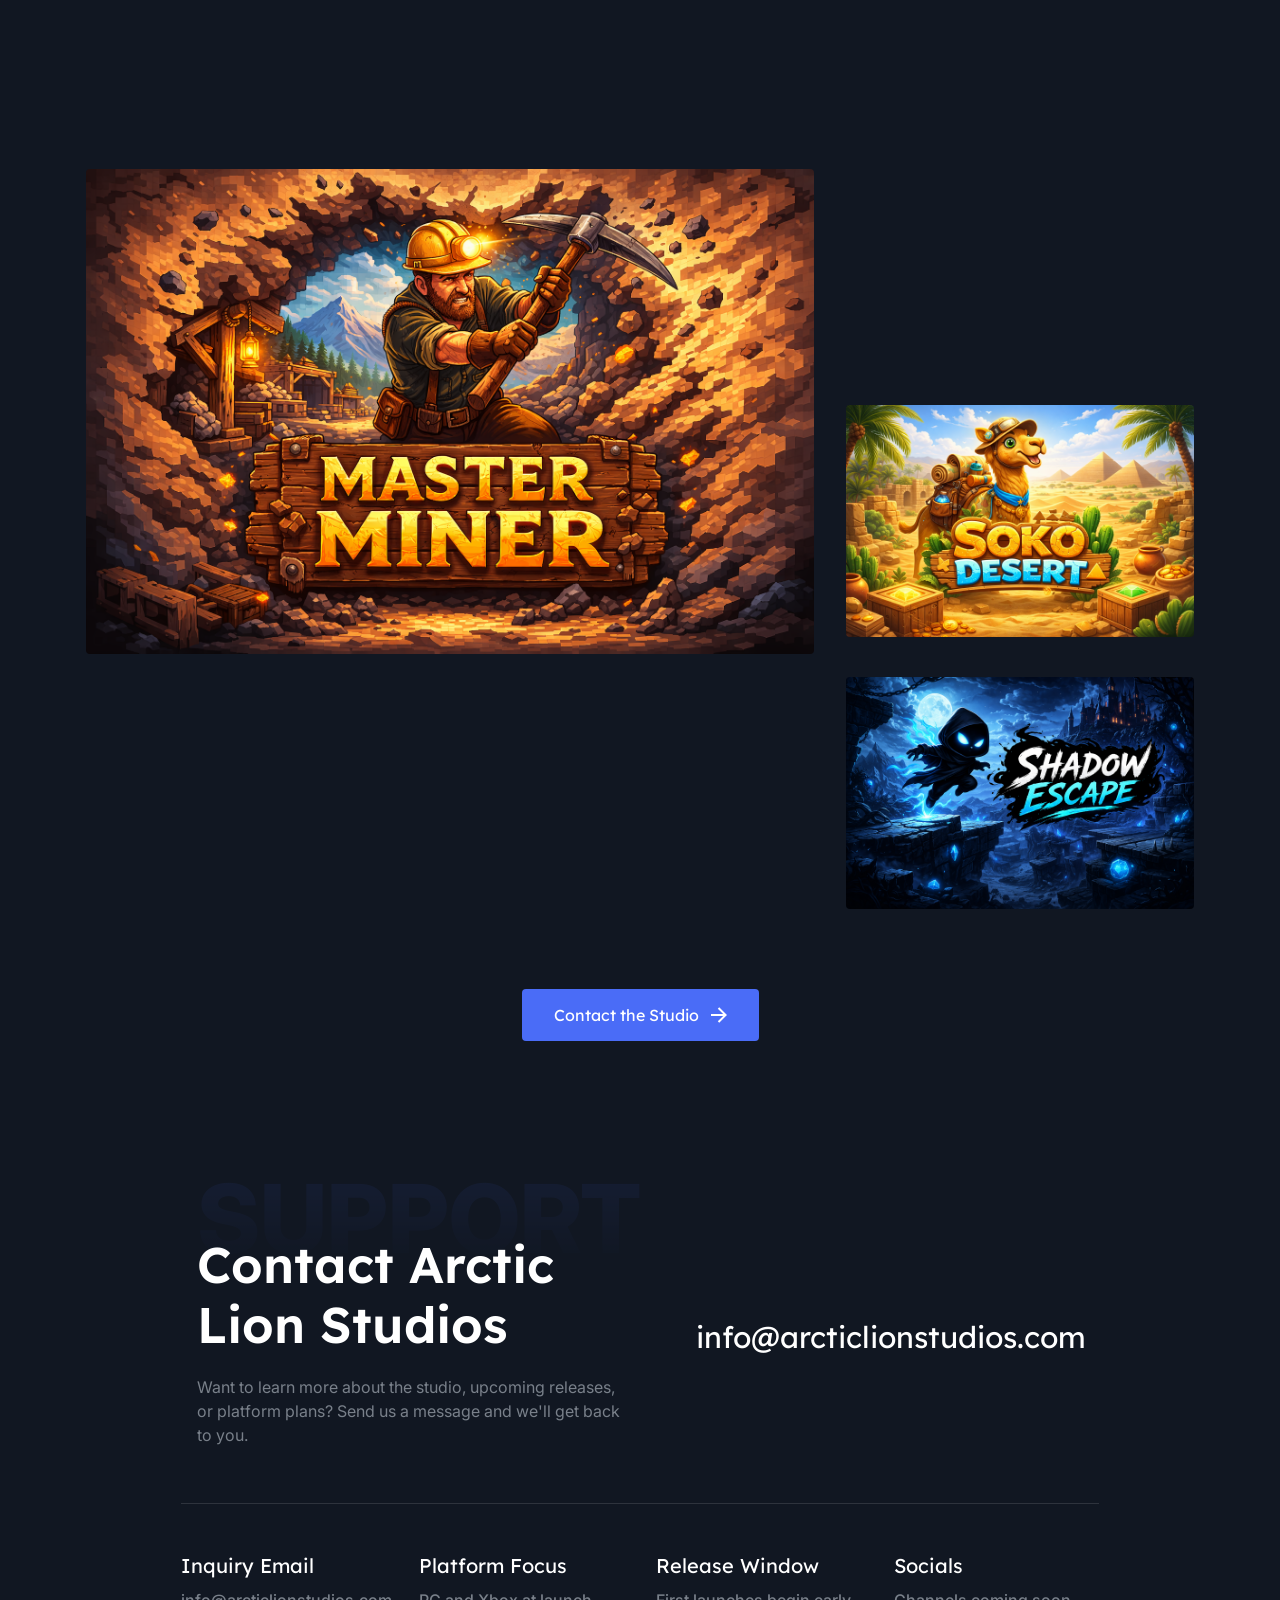
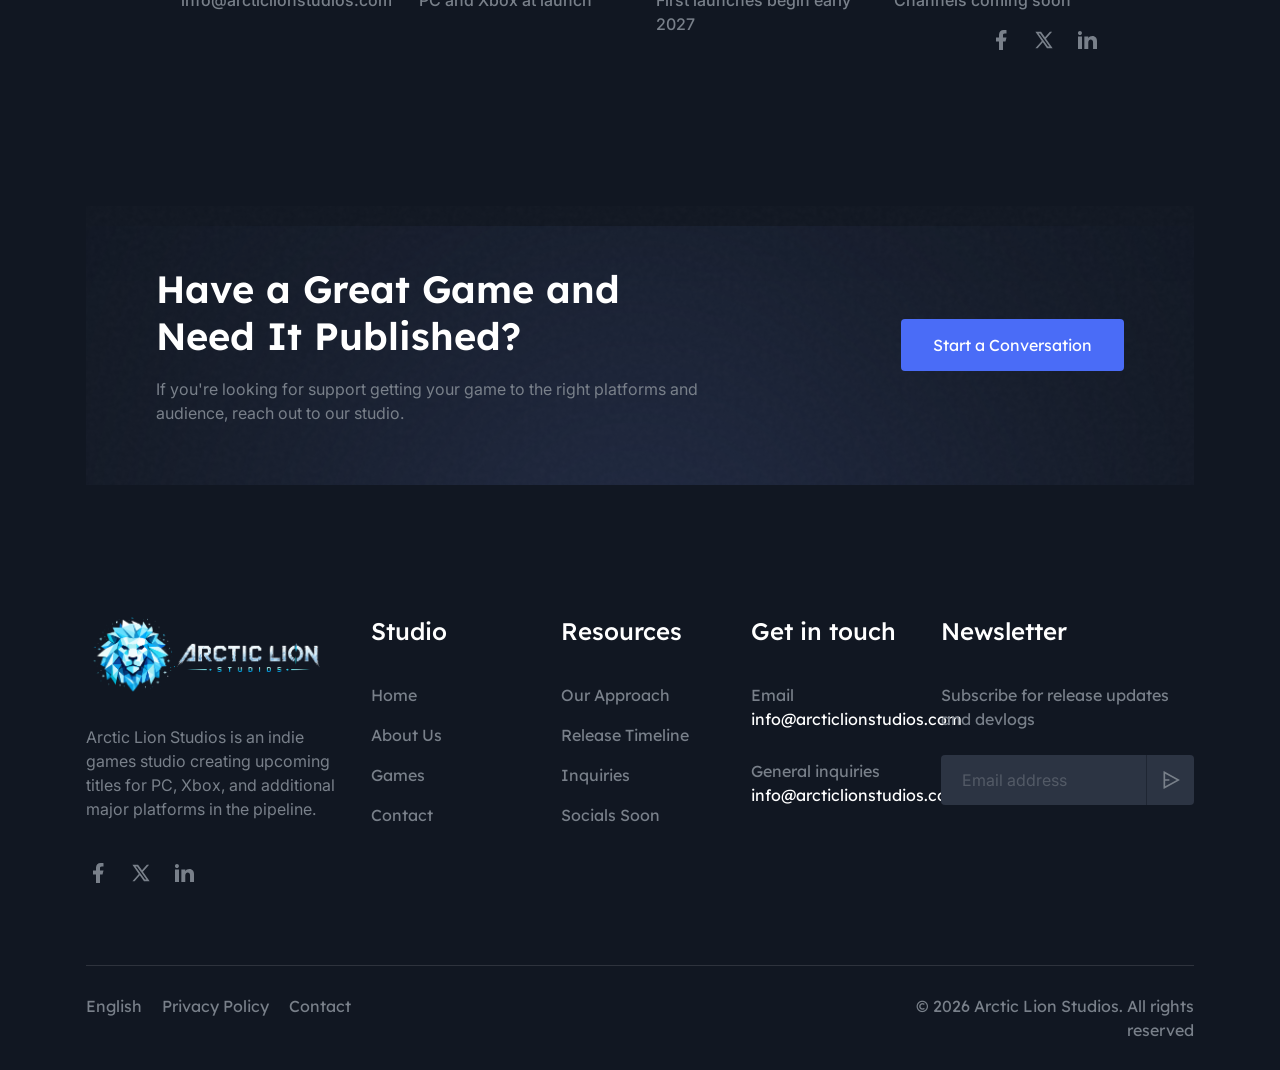
==== commit 14574fe4: "Update index.html" ====
--- a/index.html
+++ b/index.html
@@ -623,7 +623,7 @@
               Coming Soon
             </button>
             <button class="font-heading text-dark px-5 text-base whitespace-nowrap dark:text-white" data-filter=".ecom">
-              2026 Lineup
+              2027 Lineup
             </button>
           </div>
 
@@ -666,7 +666,7 @@
                       <a href="feline-fusion.html" class="hover:text-primary">Feline Fusion: A Suika Game</a>
                     </h3>
                     <p class="text-sm text-[#d9d9d9] sm:text-base lg:text-sm xl:text-base">
-                      Coming Soon - September 2026
+                      Coming Soon - TBC
                     </p>
                   </div>
                   <div class="pl-4 sm:pl-5 lg:pl-4 xl:pl-5">
@@ -689,7 +689,7 @@
                       Soko Desert
                     </h3>
                     <p class="text-sm text-[#d9d9d9] sm:text-base lg:text-sm xl:text-base">
-                      Coming Soon - October 2026
+                      Coming Soon - TBC
                     </p>
                   </div>
                   <div class="pl-4 sm:pl-5 lg:pl-4 xl:pl-5">
@@ -930,7 +930,7 @@
                     Release Window
                   </h3>
                   <p class="text-dark-text text-base font-medium">
-                    First launches begin September 2026
+                    First launches begin early 2027
                   </p>
                 </div>
               </div>
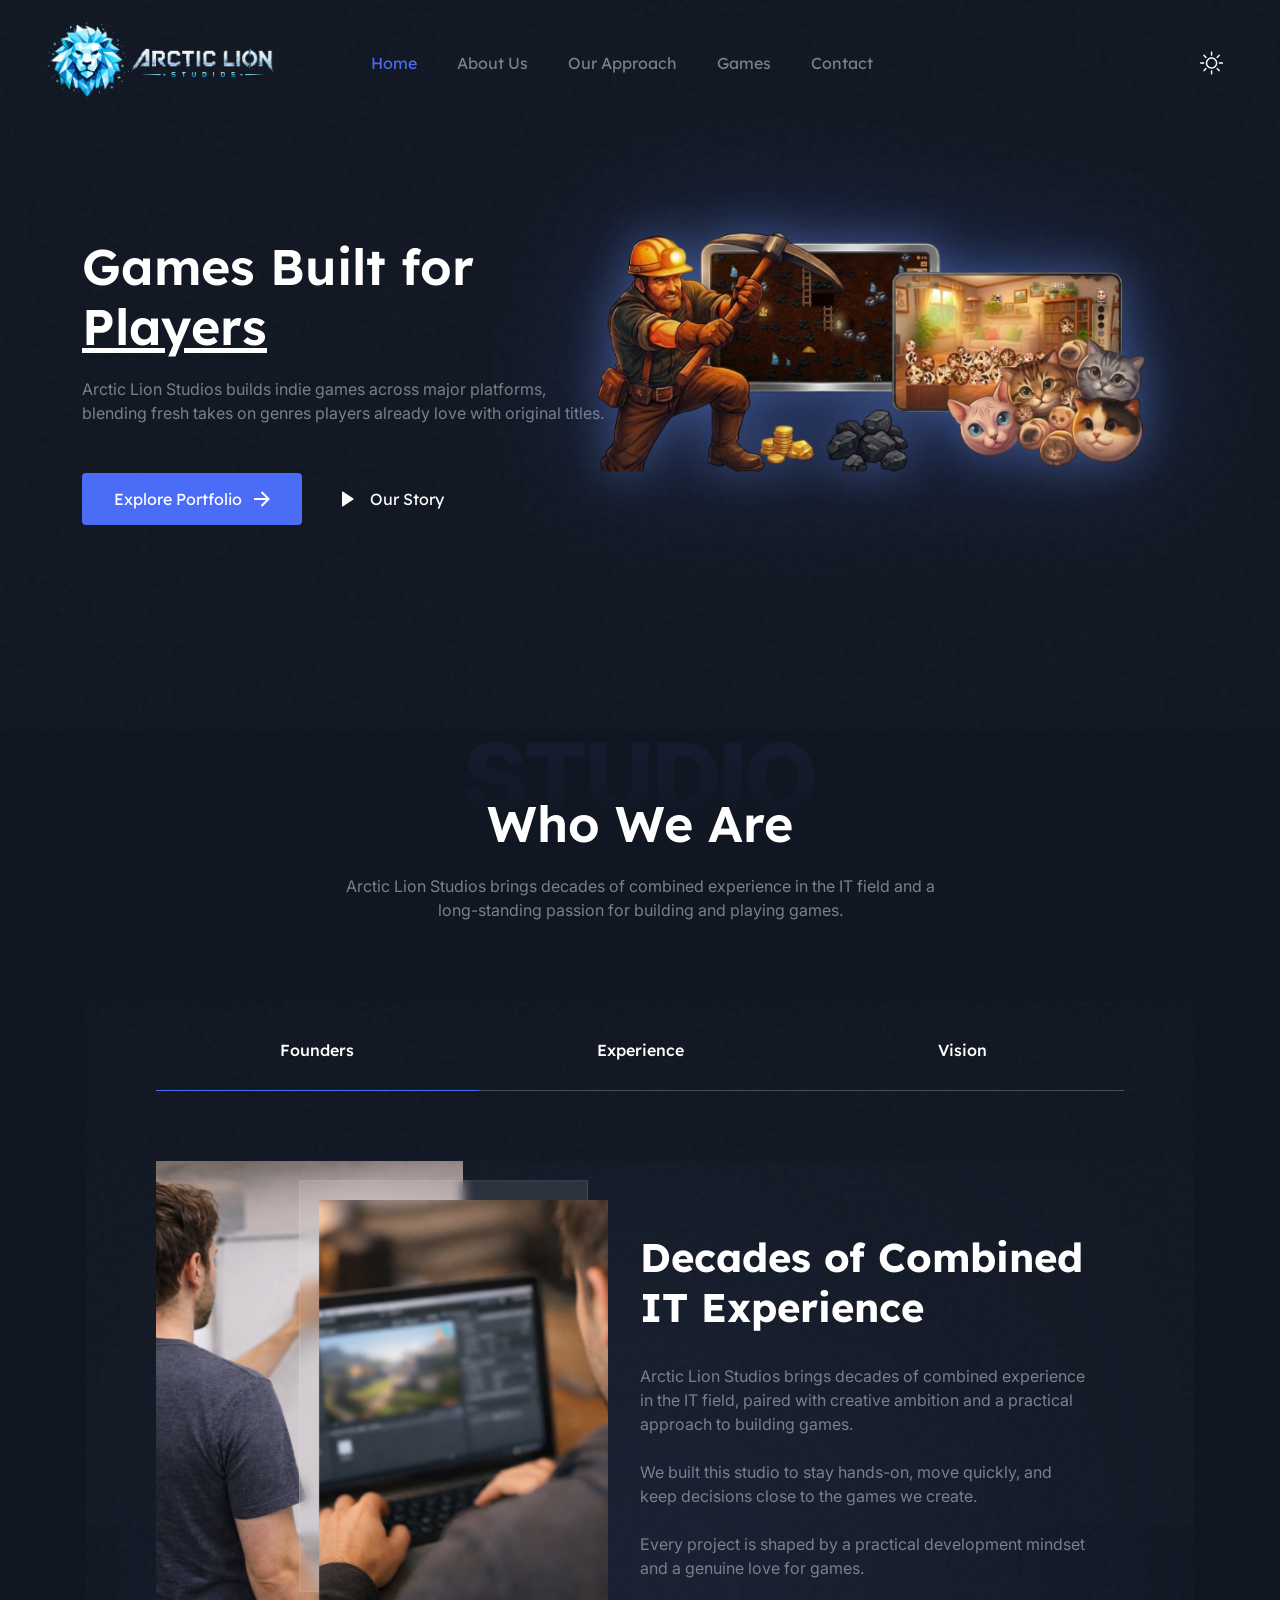
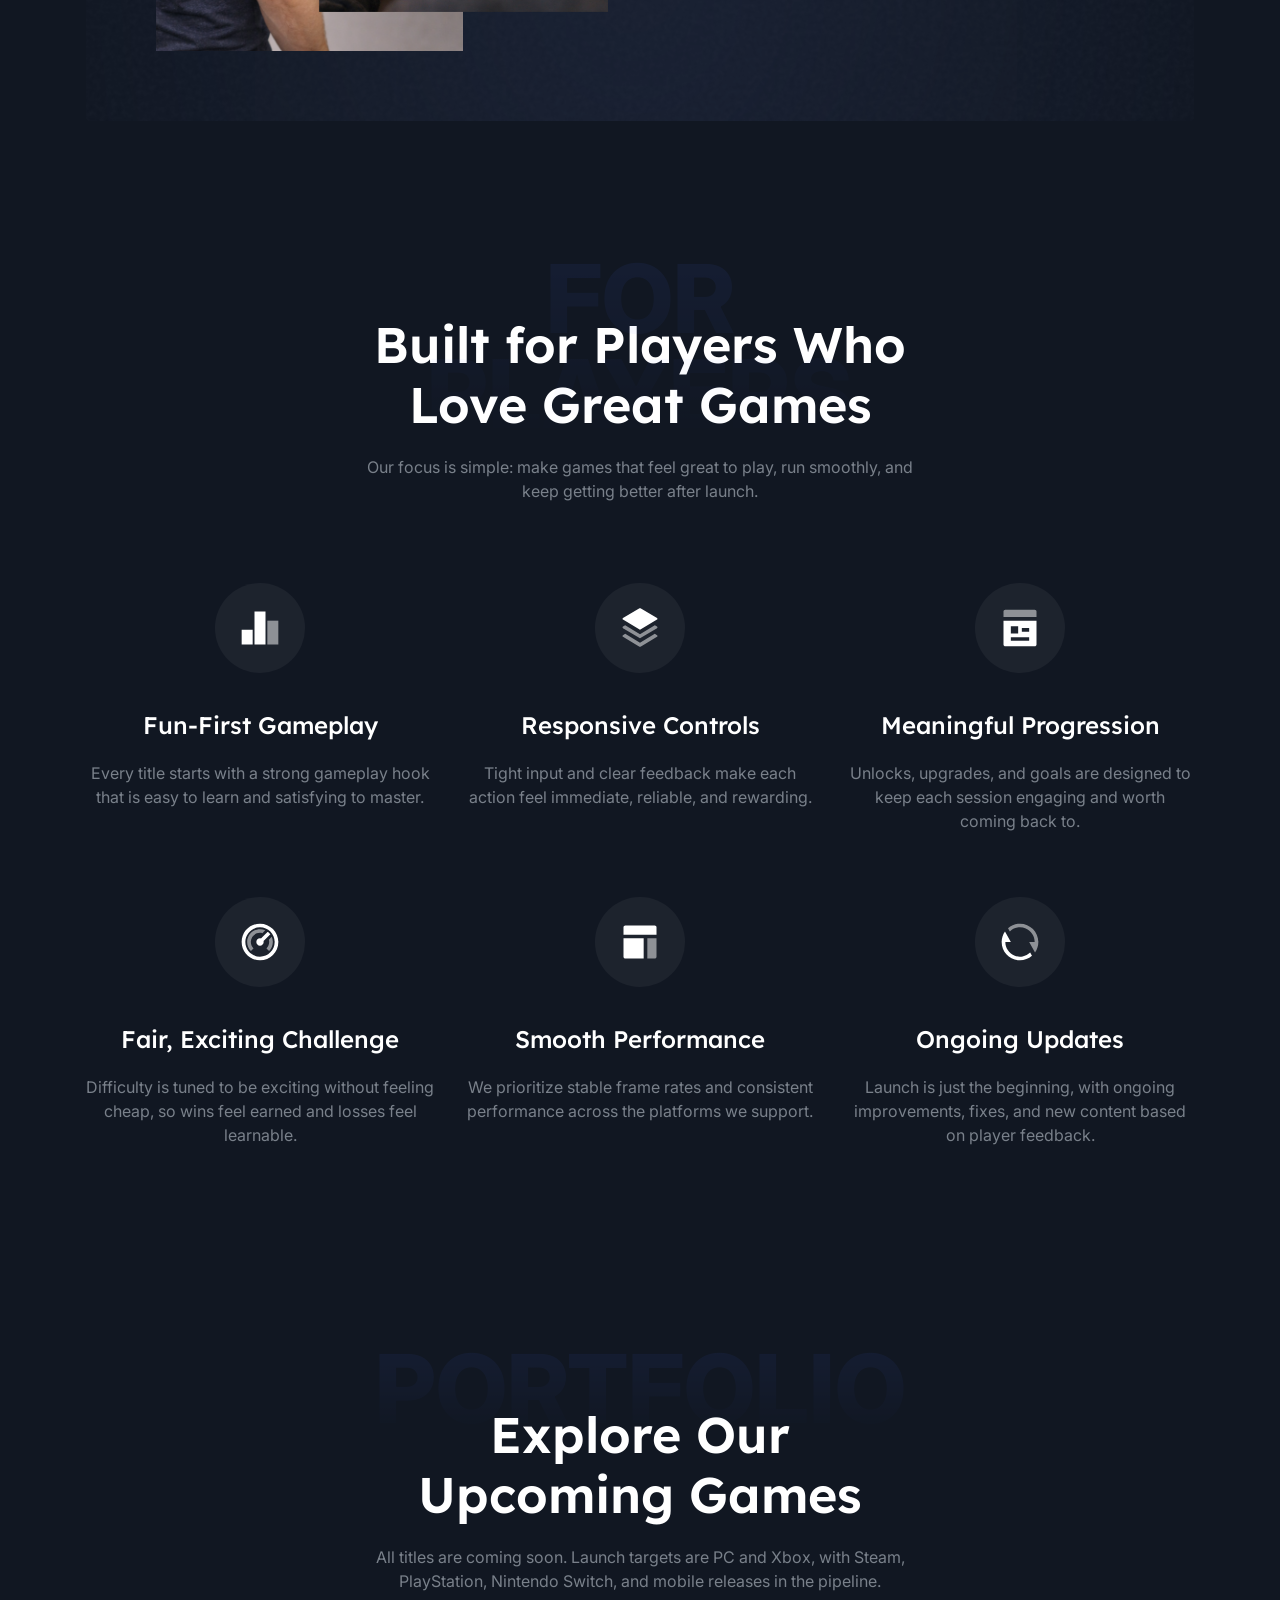
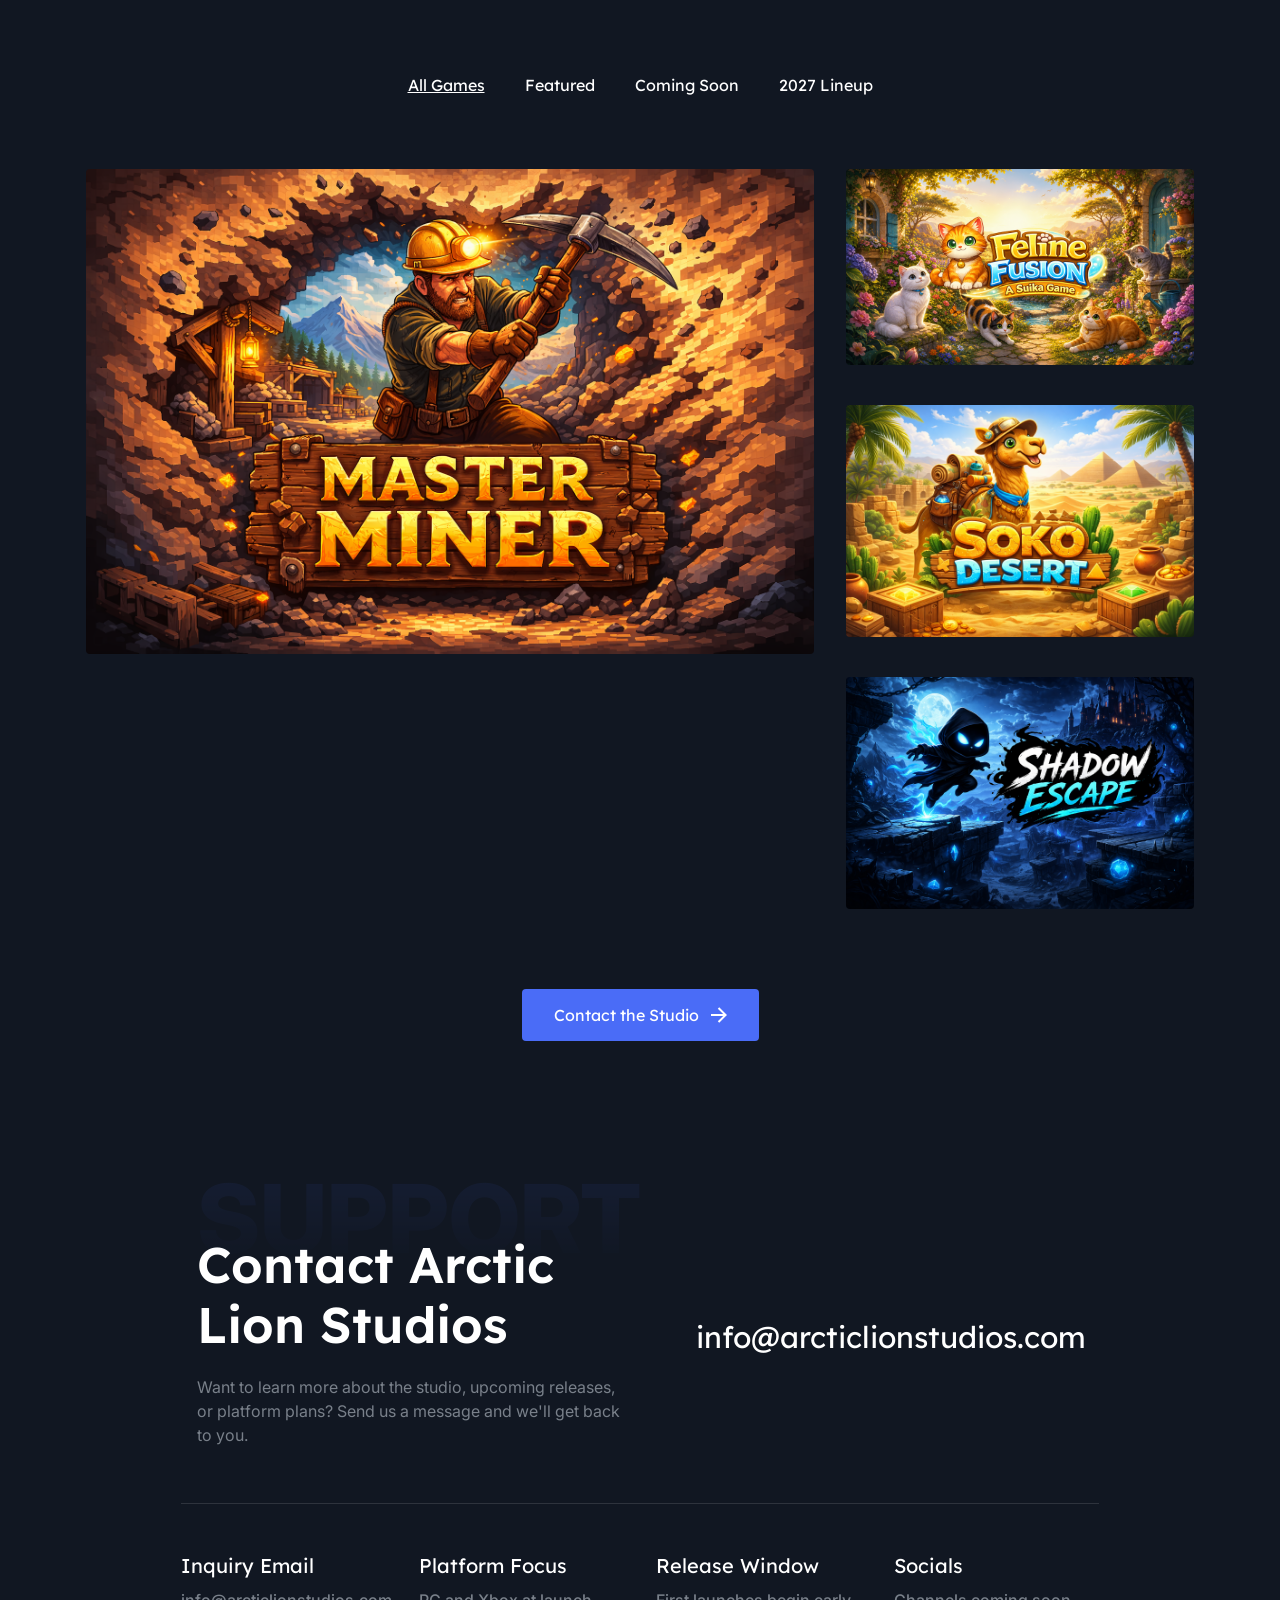
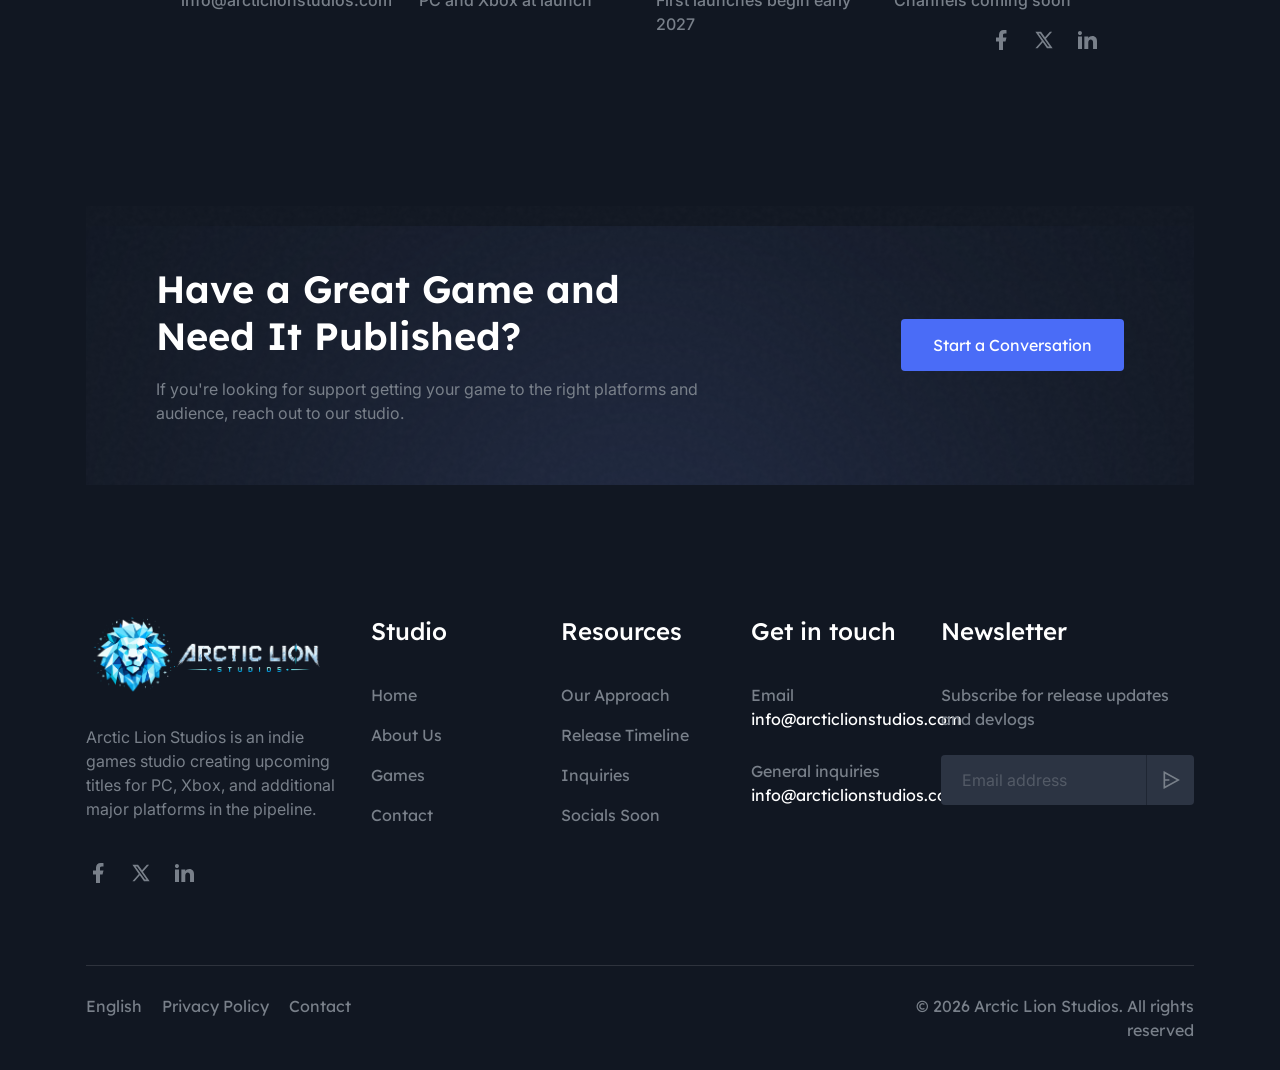
==== commit bc134d7e: "Update index.html" ====
--- a/index.html
+++ b/index.html
@@ -474,129 +474,6 @@
     </section>
     <!-- ===== About Section End ===== -->
 
-    <!-- ===== Team Section Start ===== -->
-    <section id="team" class="hidden pt-14 sm:pt-20 lg:pt-[130px]">
-      <div class="px-4 xl:container">
-        <!-- Section Title -->
-        <div class="wow fadeInUp relative mx-auto mb-12 pt-6 text-center md:mb-20 lg:pt-16" data-wow-delay=".2s" style="visibility: visible; animation-delay: 0.2s;">
-          <span class="title"> OUR TEAM </span>
-          <h2 class="font-heading text-dark mx-auto mb-5 max-w-[620px] text-3xl font-semibold sm:text-4xl md:text-[50px] md:leading-[60px] dark:text-white">
-            Meet the Team Behind the Games
-          </h2>
-          <p class="text-dark-text mx-auto max-w-[620px] text-base">
-            We build focused indie experiences with clear gameplay direction, dependable execution, and player-first polish.
-          </p>
-        </div>
-
-        <div class="-mx-4 flex flex-wrap justify-center">
-          <div class="w-full px-4 md:w-1/2 lg:w-1/4">
-            <div class="wow fadeInUp xs:max-w-[370px] group mx-auto mb-10 max-w-[300px] text-center" data-wow-delay=".2s" style="visibility: visible; animation-delay: 0.2s;">
-              <div class="relative mb-8 overflow-hidden rounded-sm">
-                <img src="assets/images/image-1_004.jpg" alt="team-image" class="w-full">
-                <div class="absolute bottom-6 left-1/2 -translate-x-1/2 translate-y-10 opacity-0 transition duration-300 group-hover:translate-y-0 group-hover:opacity-100">
-                  <div class="flex items-center justify-center space-x-3">
-                    <a href="javascript:void(0)" name="social-icon" aria-label="social-icon" class="hover:bg-primary flex h-10 w-10 items-center justify-center rounded-full border border-white/10 bg-white/10 text-white backdrop-blur-sm transition hover:border-transparent">
-                      <svg width="20" height="20" viewBox="0 0 20 20" fill="none" xmlns="http://www.w3.org/2000/svg">
-                        <path d="M11.6667 11.2501H13.75L14.5834 7.91675H11.6667V6.25008C11.6667 5.39175 11.6667 4.58341 13.3334 4.58341H14.5834V1.78341C14.3117 1.74758 13.2859 1.66675 12.2025 1.66675C9.94004 1.66675 8.33337 3.04758 8.33337 5.58341V7.91675H5.83337V11.2501H8.33337V18.3334H11.6667V11.2501Z" fill="white"></path>
-                      </svg>
-                    </a>
-                    <a href="javascript:void(0)" name="social-icon" aria-label="social-icon" class="hover:bg-primary flex h-10 w-10 items-center justify-center rounded-full border border-white/10 bg-white/10 text-white backdrop-blur-sm transition hover:border-transparent">
-                      <svg width="22" height="22" viewBox="0 0 22 22" fill="none" xmlns="http://www.w3.org/2000/svg">
-                        <path fill-rule="evenodd" clip-rule="evenodd" d="M13.9831 19.25L9.82094 13.3176L4.61058 19.25H2.40625L8.843 11.9233L2.40625 2.75H8.06572L11.9884 8.34127L16.9034 2.75H19.1077L12.9697 9.73737L19.6425 19.25H13.9831ZM16.4378 17.5775H14.9538L5.56249 4.42252H7.04674L10.808 9.6899L11.4584 10.6039L16.4378 17.5775Z" fill="currentColor"></path>
-                      </svg>
-                    </a>
-                    <a href="javascript:void(0)" name="social-icon" aria-label="social-icon" class="hover:bg-primary flex h-10 w-10 items-center justify-center rounded-full border border-white/10 bg-white/10 text-white backdrop-blur-sm transition hover:border-transparent">
-                      <svg width="20" height="20" viewBox="0 0 20 20" fill="none" xmlns="http://www.w3.org/2000/svg">
-                        <path d="M5.78328 4.16677C5.78306 4.6088 5.60726 5.03263 5.29454 5.34504C4.98182 5.65744 4.55781 5.83282 4.11578 5.8326C3.67376 5.83238 3.24992 5.65657 2.93752 5.34386C2.62511 5.03114 2.44973 4.60713 2.44995 4.1651C2.45017 3.72307 2.62598 3.29924 2.9387 2.98683C3.25141 2.67443 3.67542 2.49905 4.11745 2.49927C4.55948 2.49949 4.98331 2.6753 5.29572 2.98801C5.60812 3.30073 5.78351 3.72474 5.78328 4.16677ZM5.83328 7.06677H2.49995V17.5001H5.83328V7.06677ZM11.1 7.06677H7.78328V17.5001H11.0666V12.0251C11.0666 8.9751 15.0416 8.69177 15.0416 12.0251V17.5001H18.3333V10.8918C18.3333 5.7501 12.45 5.94177 11.0666 8.46677L11.1 7.06677Z" fill="white"></path>
-                      </svg>
-                    </a>
-                  </div>
-                </div>
-              </div>
-              <div>
-                <h3 class="font-heading text-dark mb-1 text-xl font-medium sm:text-2xl dark:text-white">
-                  Olivia Andrium
-                </h3>
-                <p class="font-heading text-dark-text text-base">
-                  Game Director
-                </p>
-              </div>
-            </div>
-          </div>
-
-          <div class="w-full px-4 md:w-1/2 lg:w-1/4">
-            <div class="wow fadeInUp xs:max-w-[370px] group mx-auto mb-10 max-w-[300px] text-center" data-wow-delay=".25s" style="visibility: visible; animation-delay: 0.25s;">
-              <div class="relative mb-8 overflow-hidden rounded-sm">
-                <img src="assets/images/image-2_002.jpg" alt="team-image" class="w-full">
-                <div class="absolute bottom-6 left-1/2 -translate-x-1/2 translate-y-10 opacity-0 transition duration-300 group-hover:translate-y-0 group-hover:opacity-100">
-                  <div class="flex items-center justify-center space-x-3">
-                    <a href="javascript:void(0)" name="social-icon" aria-label="social-icon" class="hover:bg-primary flex h-10 w-10 items-center justify-center rounded-full border border-white/10 bg-white/10 text-white backdrop-blur-sm transition hover:border-transparent hover:opacity-100">
-                      <svg width="20" height="20" viewBox="0 0 20 20" fill="none" xmlns="http://www.w3.org/2000/svg">
-                        <path d="M11.6667 11.2501H13.75L14.5834 7.91675H11.6667V6.25008C11.6667 5.39175 11.6667 4.58341 13.3334 4.58341H14.5834V1.78341C14.3117 1.74758 13.2859 1.66675 12.2025 1.66675C9.94004 1.66675 8.33337 3.04758 8.33337 5.58341V7.91675H5.83337V11.2501H8.33337V18.3334H11.6667V11.2501Z" fill="white"></path>
-                      </svg>
-                    </a>
-                    <a href="javascript:void(0)" name="social-icon" aria-label="social-icon" class="hover:bg-primary flex h-10 w-10 items-center justify-center rounded-full border border-white/10 bg-white/10 text-white backdrop-blur-sm transition hover:border-transparent hover:opacity-100">
-                      <svg width="22" height="22" viewBox="0 0 22 22" fill="none" xmlns="http://www.w3.org/2000/svg">
-                        <path fill-rule="evenodd" clip-rule="evenodd" d="M13.9831 19.25L9.82094 13.3176L4.61058 19.25H2.40625L8.843 11.9233L2.40625 2.75H8.06572L11.9884 8.34127L16.9034 2.75H19.1077L12.9697 9.73737L19.6425 19.25H13.9831ZM16.4378 17.5775H14.9538L5.56249 4.42252H7.04674L10.808 9.6899L11.4584 10.6039L16.4378 17.5775Z" fill="currentColor"></path>
-                      </svg>
-                    </a>
-                    <a href="javascript:void(0)" name="social-icon" aria-label="social-icon" class="hover:bg-primary flex h-10 w-10 items-center justify-center rounded-full border border-white/10 bg-white/10 text-white backdrop-blur-sm transition hover:border-transparent hover:opacity-100">
-                      <svg width="20" height="20" viewBox="0 0 20 20" fill="none" xmlns="http://www.w3.org/2000/svg">
-                        <path d="M5.78328 4.16677C5.78306 4.6088 5.60726 5.03263 5.29454 5.34504C4.98182 5.65744 4.55781 5.83282 4.11578 5.8326C3.67376 5.83238 3.24992 5.65657 2.93752 5.34386C2.62511 5.03114 2.44973 4.60713 2.44995 4.1651C2.45017 3.72307 2.62598 3.29924 2.9387 2.98683C3.25141 2.67443 3.67542 2.49905 4.11745 2.49927C4.55948 2.49949 4.98331 2.6753 5.29572 2.98801C5.60812 3.30073 5.78351 3.72474 5.78328 4.16677ZM5.83328 7.06677H2.49995V17.5001H5.83328V7.06677ZM11.1 7.06677H7.78328V17.5001H11.0666V12.0251C11.0666 8.9751 15.0416 8.69177 15.0416 12.0251V17.5001H18.3333V10.8918C18.3333 5.7501 12.45 5.94177 11.0666 8.46677L11.1 7.06677Z" fill="white"></path>
-                      </svg>
-                    </a>
-                  </div>
-                </div>
-              </div>
-              <div>
-                <h3 class="font-heading text-dark mb-1 text-xl font-medium sm:text-2xl dark:text-white">
-                  Jemse Kemorun
-                </h3>
-                <p class="font-heading text-dark-text text-base">
-                  Technical Artist
-                </p>
-              </div>
-            </div>
-          </div>
-          <div class="w-full px-4 md:w-1/2 lg:w-1/4">
-            <div class="wow fadeInUp xs:max-w-[370px] group mx-auto mb-10 max-w-[300px] text-center" data-wow-delay=".3s" style="visibility: visible; animation-delay: 0.3s;">
-              <div class="relative mb-8 overflow-hidden rounded-sm">
-                <img src="assets/images/image-3_002.jpg" alt="team-image" class="w-full">
-                <div class="absolute bottom-6 left-1/2 -translate-x-1/2 translate-y-10 opacity-0 transition duration-300 group-hover:translate-y-0 group-hover:opacity-100">
-                  <div class="flex items-center justify-center space-x-3">
-                    <a href="javascript:void(0)" name="social-icon" aria-label="social-icon" class="hover:bg-primary flex h-10 w-10 items-center justify-center rounded-full border border-white/10 bg-white/10 text-white backdrop-blur-sm transition hover:border-transparent hover:opacity-100">
-                      <svg width="20" height="20" viewBox="0 0 20 20" fill="none" xmlns="http://www.w3.org/2000/svg">
-                        <path d="M11.6667 11.2501H13.75L14.5834 7.91675H11.6667V6.25008C11.6667 5.39175 11.6667 4.58341 13.3334 4.58341H14.5834V1.78341C14.3117 1.74758 13.2859 1.66675 12.2025 1.66675C9.94004 1.66675 8.33337 3.04758 8.33337 5.58341V7.91675H5.83337V11.2501H8.33337V18.3334H11.6667V11.2501Z" fill="white"></path>
-                      </svg>
-                    </a>
-                    <a href="javascript:void(0)" name="social-icon" aria-label="social-icon" class="hover:bg-primary flex h-10 w-10 items-center justify-center rounded-full border border-white/10 bg-white/10 text-white backdrop-blur-sm transition hover:border-transparent hover:opacity-100">
-                      <svg width="22" height="22" viewBox="0 0 22 22" fill="none" xmlns="http://www.w3.org/2000/svg">
-                        <path fill-rule="evenodd" clip-rule="evenodd" d="M13.9831 19.25L9.82094 13.3176L4.61058 19.25H2.40625L8.843 11.9233L2.40625 2.75H8.06572L11.9884 8.34127L16.9034 2.75H19.1077L12.9697 9.73737L19.6425 19.25H13.9831ZM16.4378 17.5775H14.9538L5.56249 4.42252H7.04674L10.808 9.6899L11.4584 10.6039L16.4378 17.5775Z" fill="currentColor"></path>
-                      </svg>
-                    </a>
-                    <a href="javascript:void(0)" name="social-icon" aria-label="social-icon" class="hover:bg-primary flex h-10 w-10 items-center justify-center rounded-full border border-white/10 bg-white/10 text-white backdrop-blur-sm transition hover:border-transparent hover:opacity-100">
-                      <svg width="20" height="20" viewBox="0 0 20 20" fill="none" xmlns="http://www.w3.org/2000/svg">
-                        <path d="M5.78328 4.16677C5.78306 4.6088 5.60726 5.03263 5.29454 5.34504C4.98182 5.65744 4.55781 5.83282 4.11578 5.8326C3.67376 5.83238 3.24992 5.65657 2.93752 5.34386C2.62511 5.03114 2.44973 4.60713 2.44995 4.1651C2.45017 3.72307 2.62598 3.29924 2.9387 2.98683C3.25141 2.67443 3.67542 2.49905 4.11745 2.49927C4.55948 2.49949 4.98331 2.6753 5.29572 2.98801C5.60812 3.30073 5.78351 3.72474 5.78328 4.16677ZM5.83328 7.06677H2.49995V17.5001H5.83328V7.06677ZM11.1 7.06677H7.78328V17.5001H11.0666V12.0251C11.0666 8.9751 15.0416 8.69177 15.0416 12.0251V17.5001H18.3333V10.8918C18.3333 5.7501 12.45 5.94177 11.0666 8.46677L11.1 7.06677Z" fill="white"></path>
-                      </svg>
-                    </a>
-                  </div>
-                </div>
-              </div>
-              <div>
-                <h3 class="font-heading text-dark mb-1 text-xl font-medium sm:text-2xl dark:text-white">
-                  Avi Pestarica
-                </h3>
-                <p class="font-heading text-dark-text text-base">
-                  Gameplay Programmer
-                </p>
-              </div>
-            </div>
-          </div>
-        </div>
-      </div>
-    </section>
-    <!-- ===== Team Section End ===== -->
-
     <!-- ===== Portfolio Section Start ===== -->
     <section id="portfolio" class="pt-14 sm:pt-20 lg:pt-[130px]">
       <div class="px-4 xl:container">
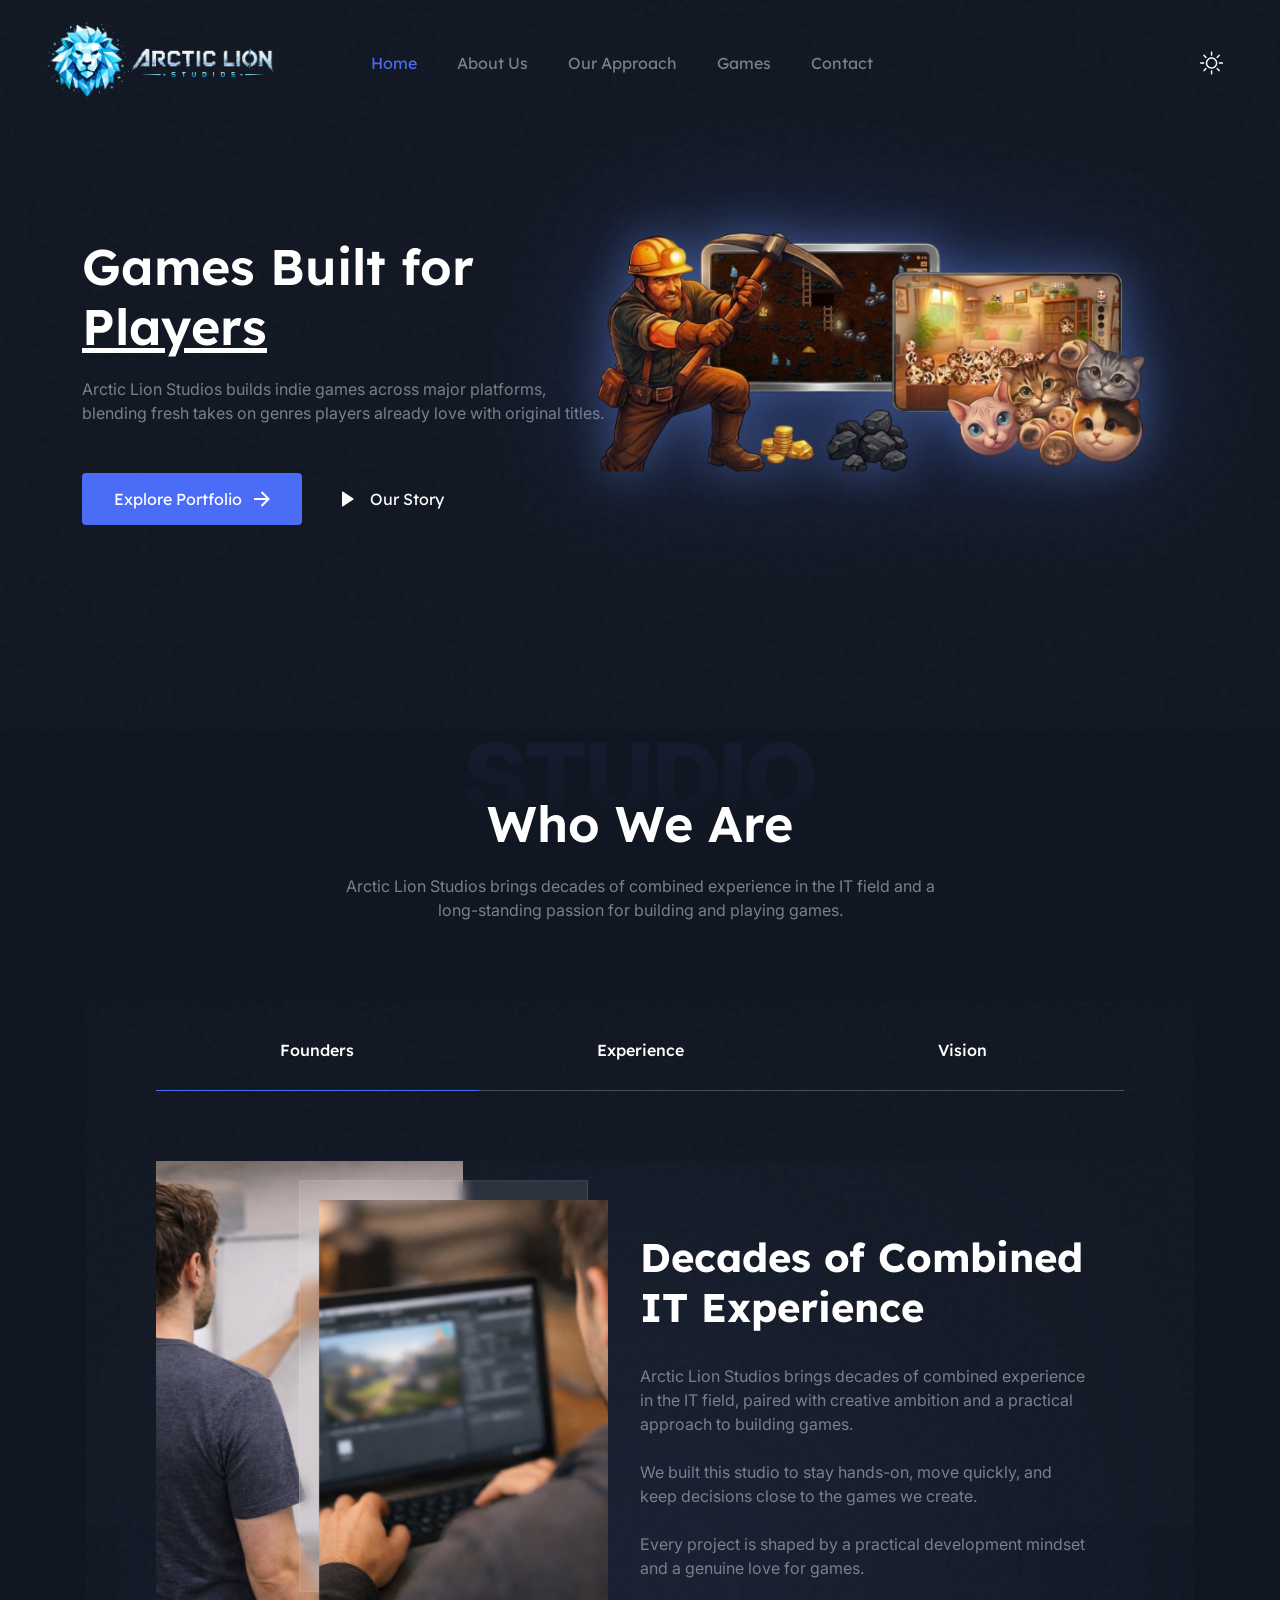
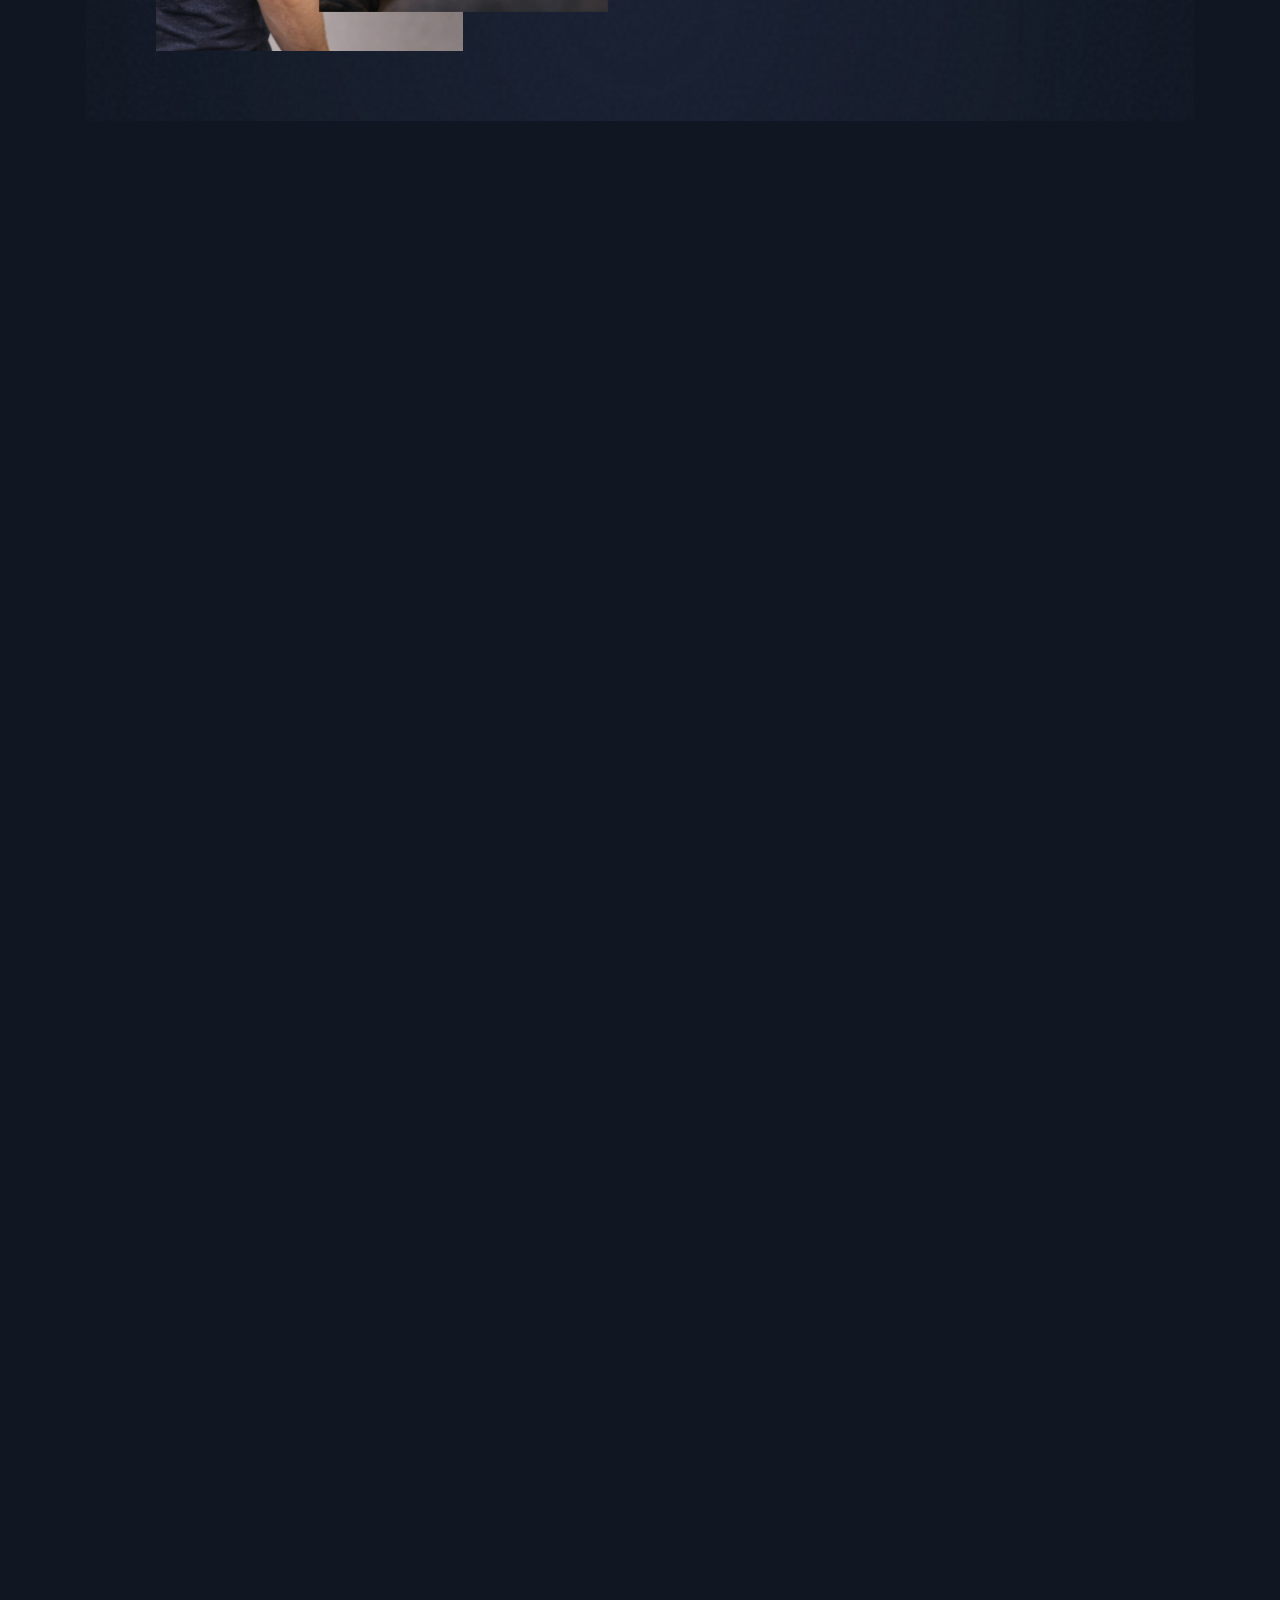
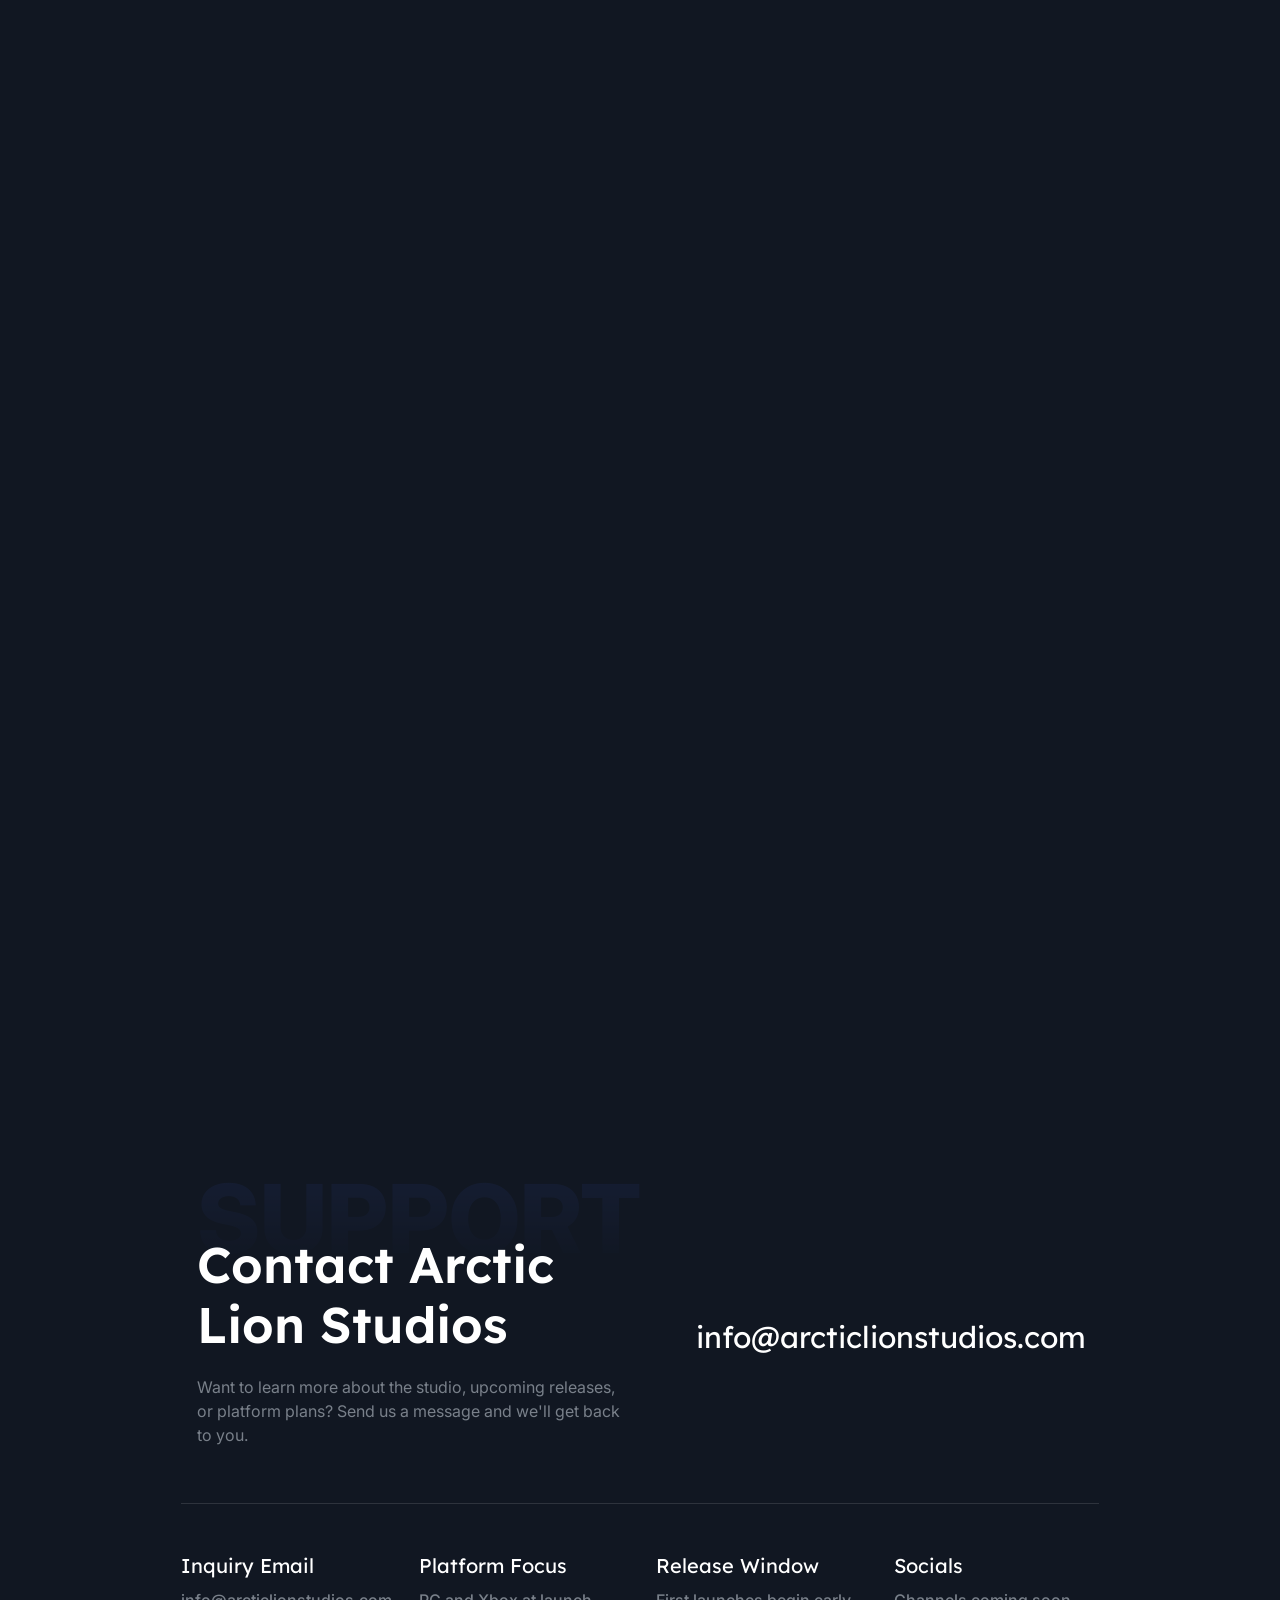
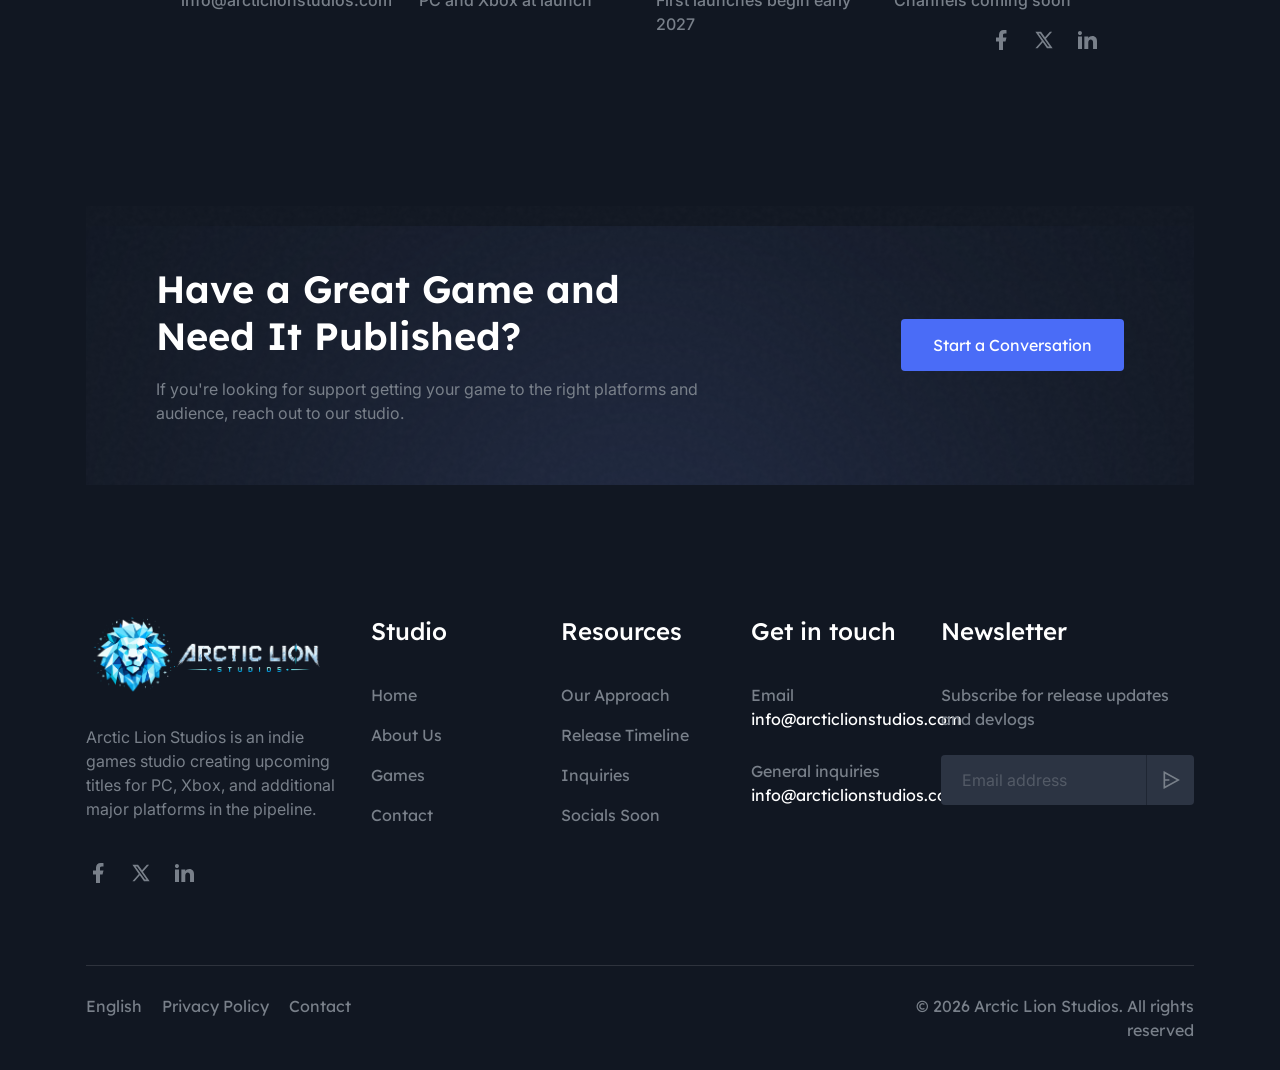
==== commit 746c207a: "Update index.html" ====
--- a/index.html
+++ b/index.html
@@ -518,7 +518,7 @@
                       <a href="master-miner.html" class="hover:text-primary">Master Miner</a>
                     </h3>
                     <p class="text-sm text-[#d9d9d9] sm:text-base lg:text-sm xl:text-base">
-                      Coming Soon - September 2026
+                      Coming Soon - TBC
                     </p>
                   </div>
                   <div class="pl-4 sm:pl-5 lg:pl-4 xl:pl-5">
